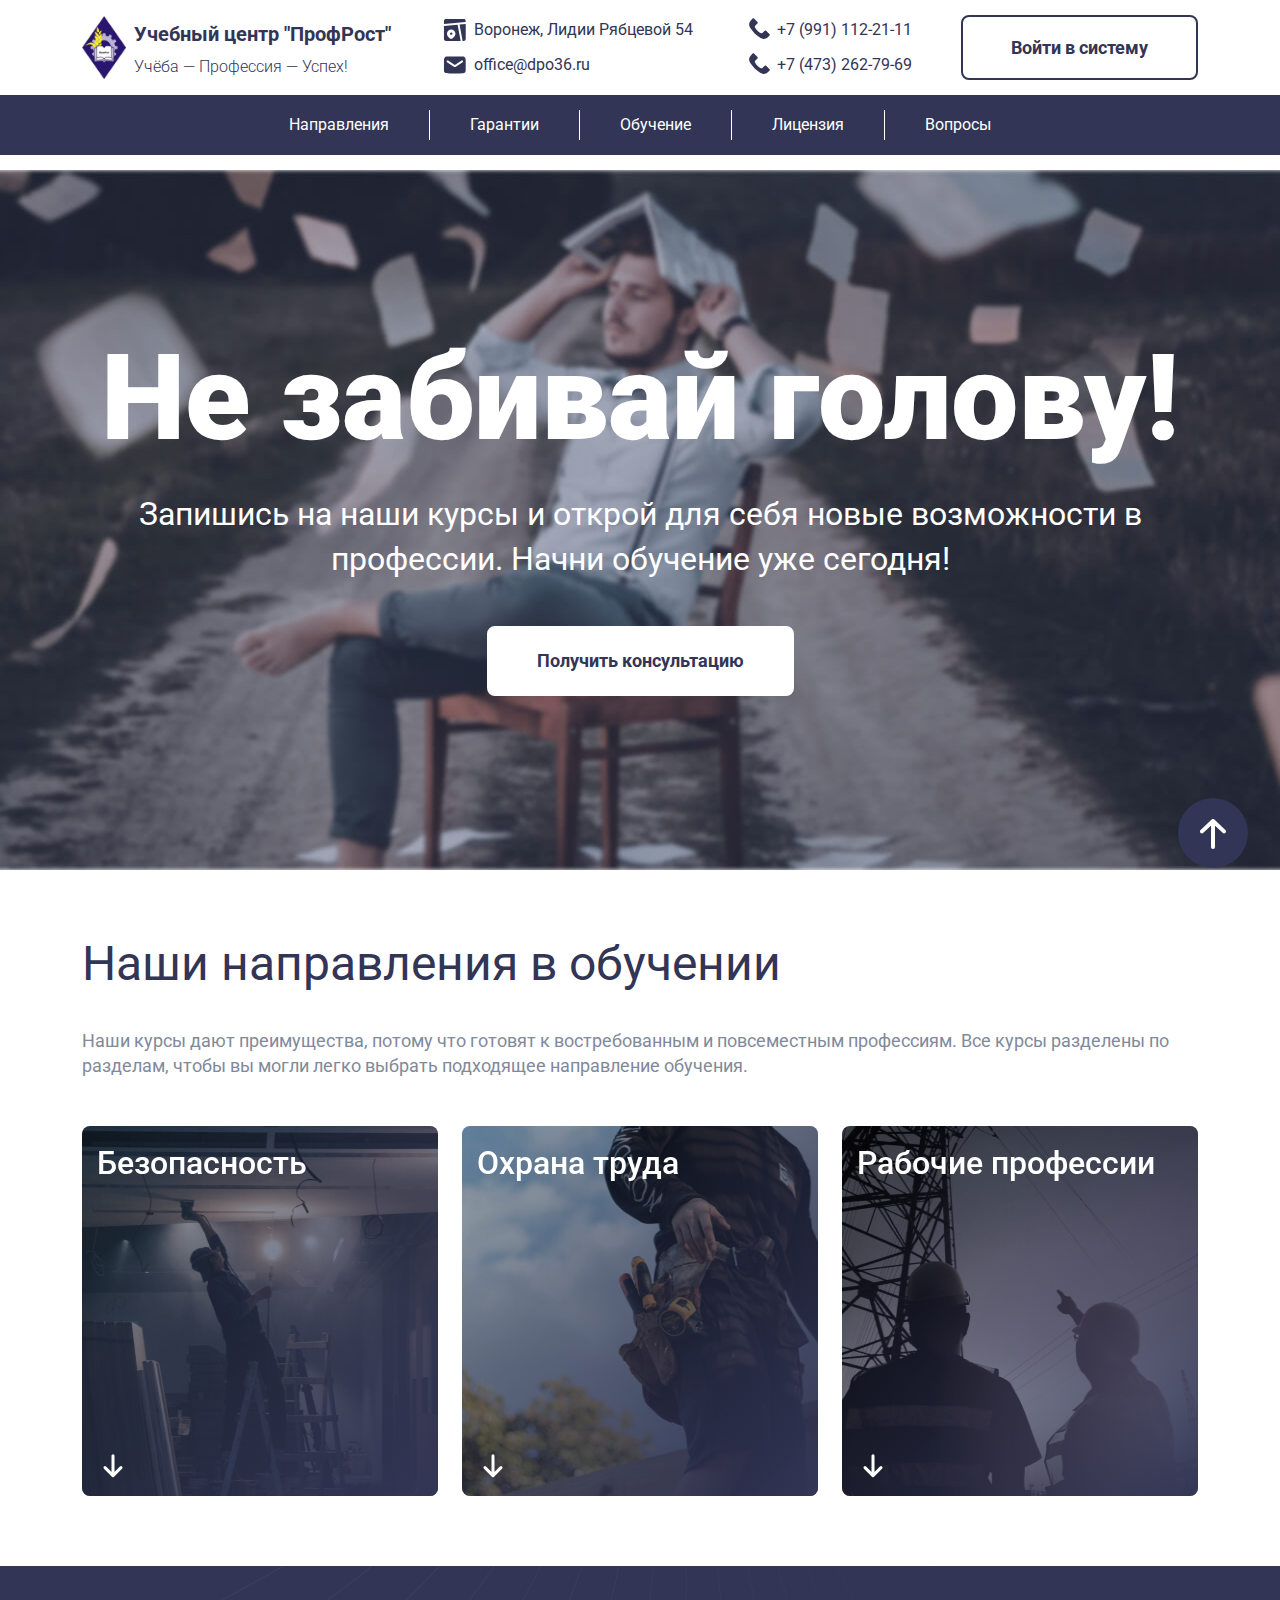
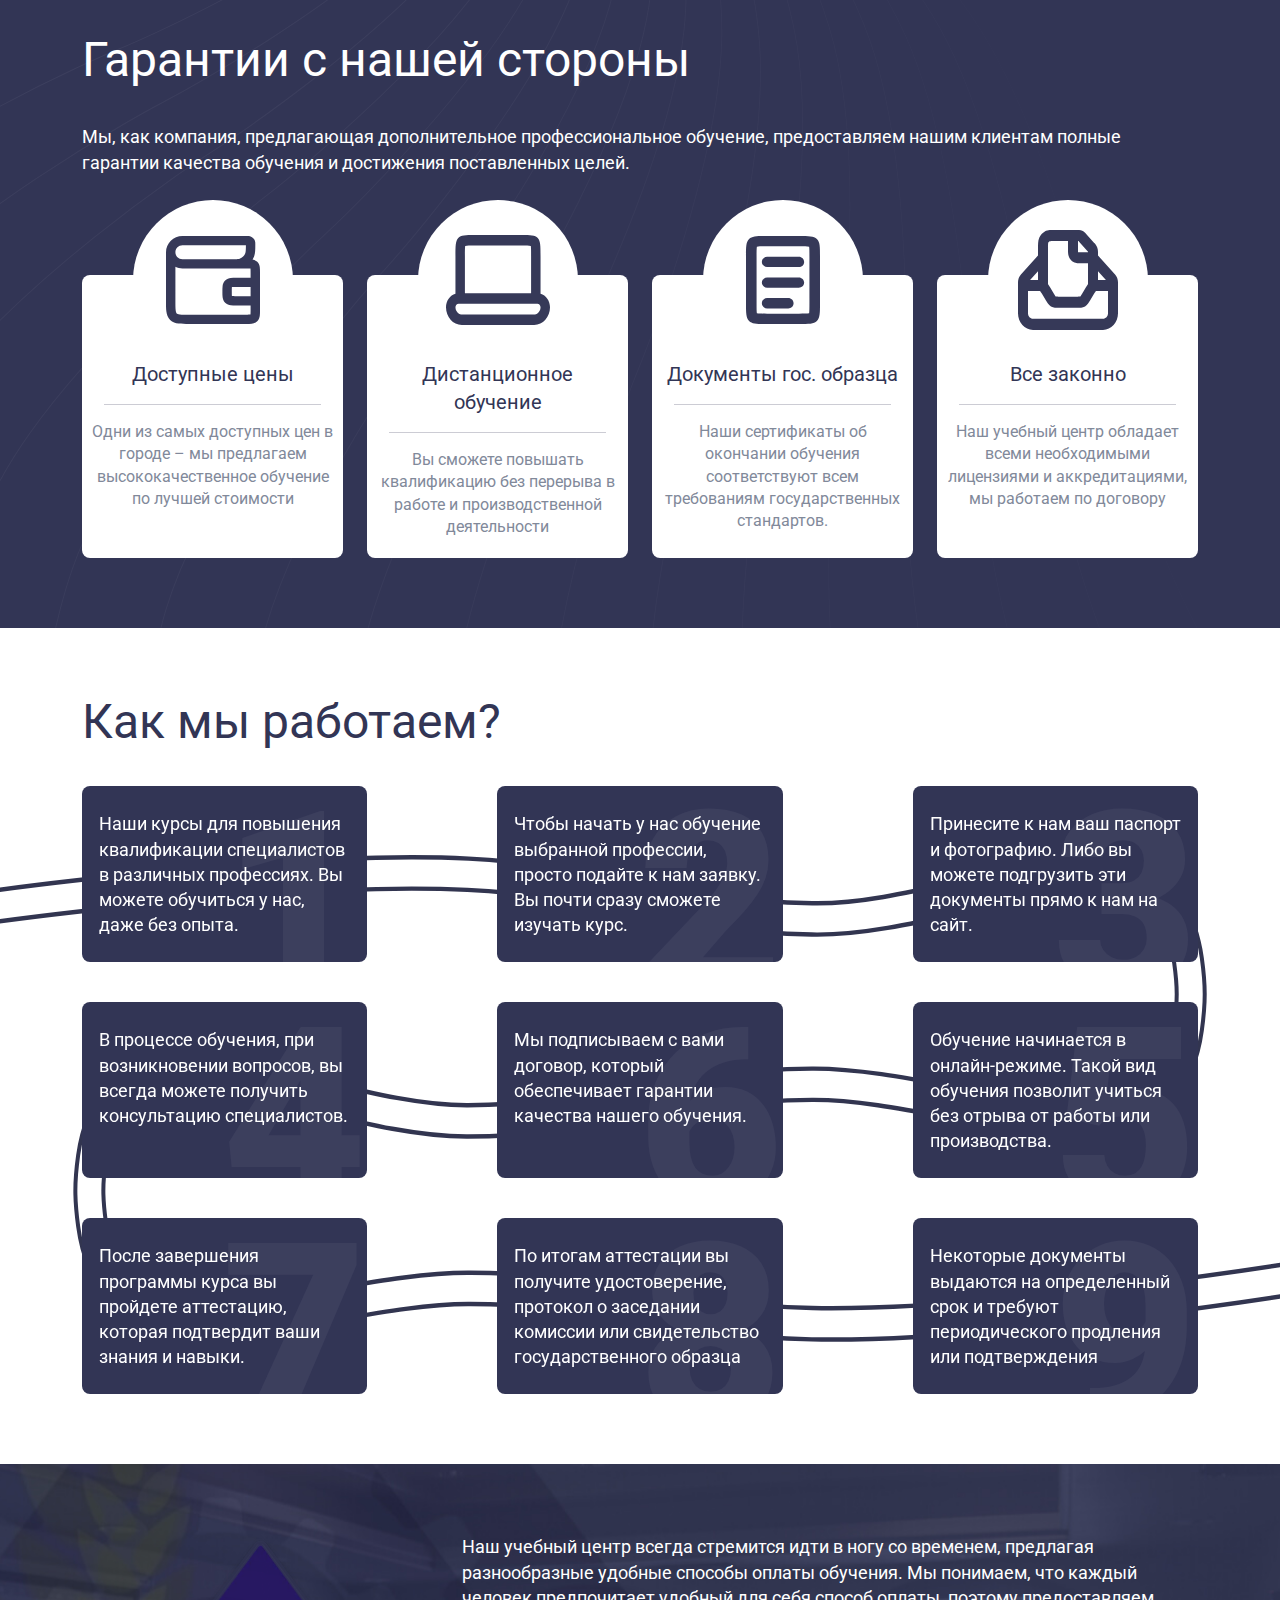
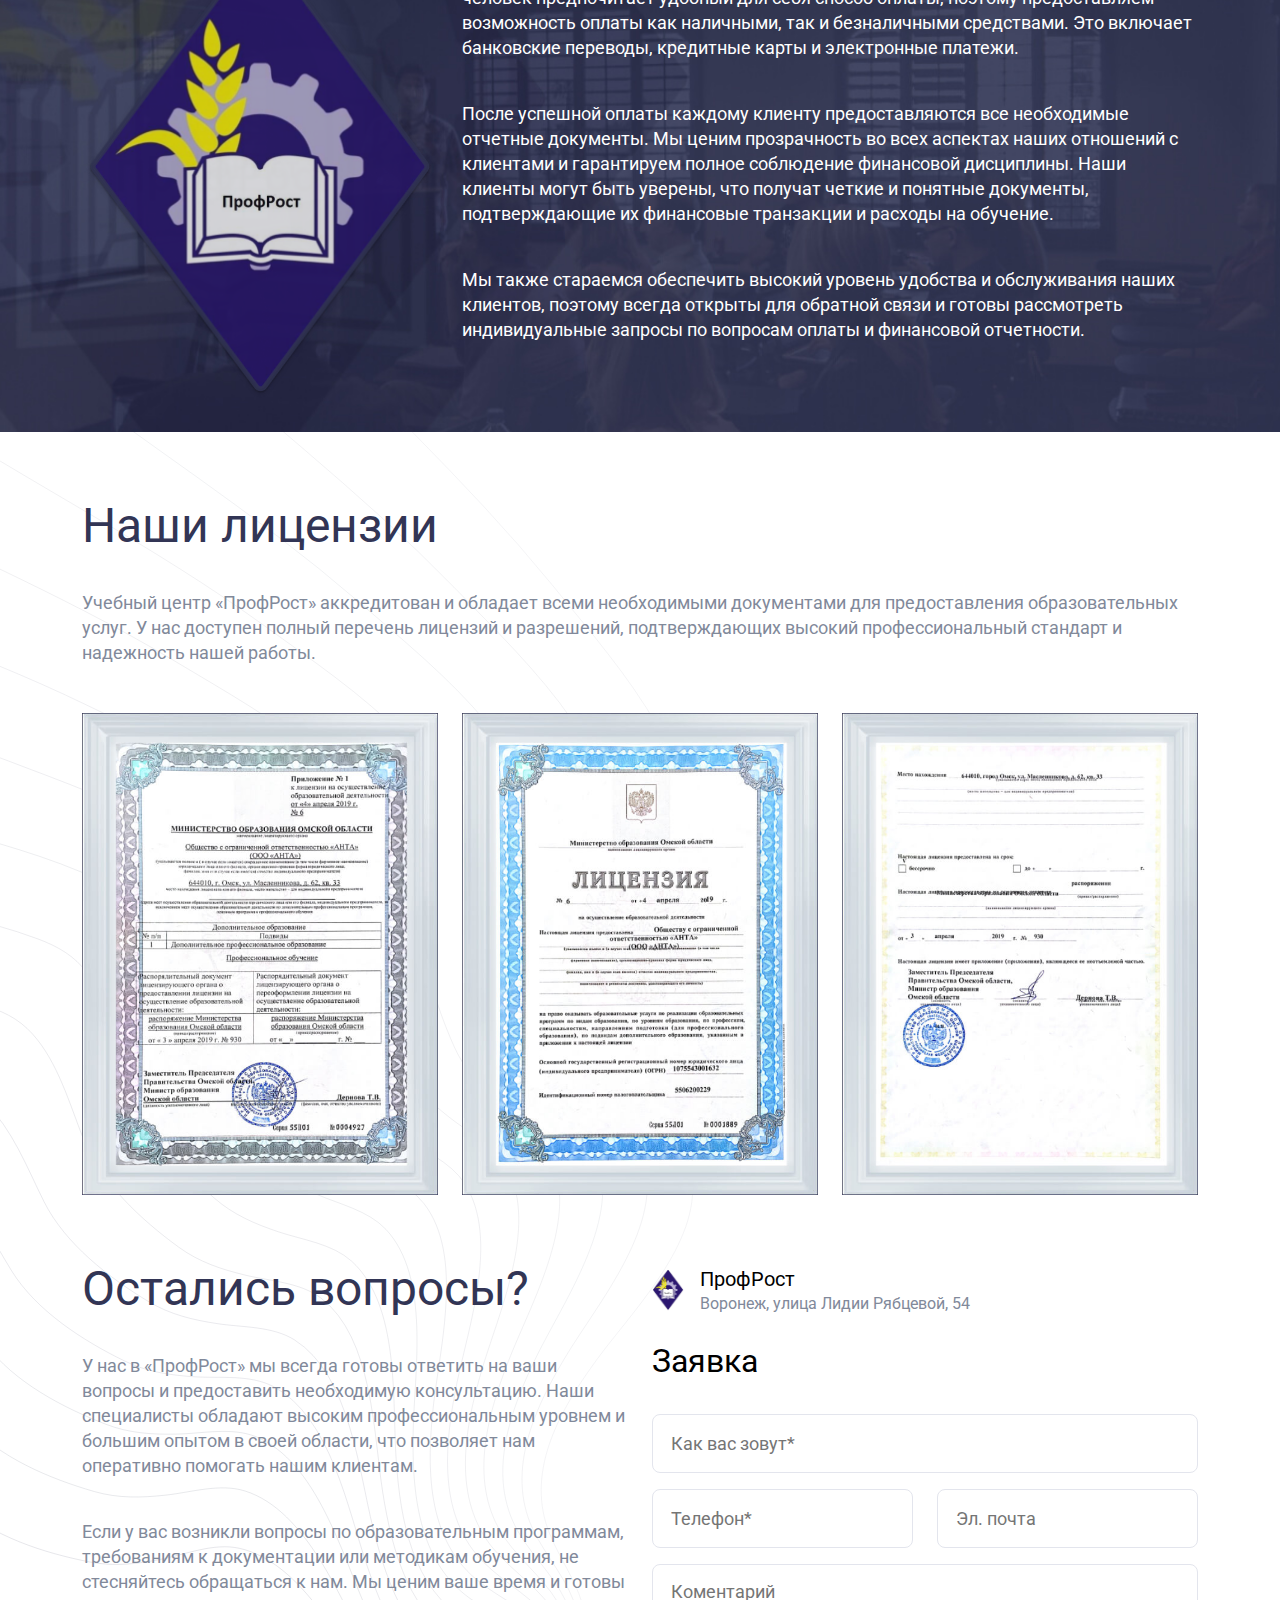
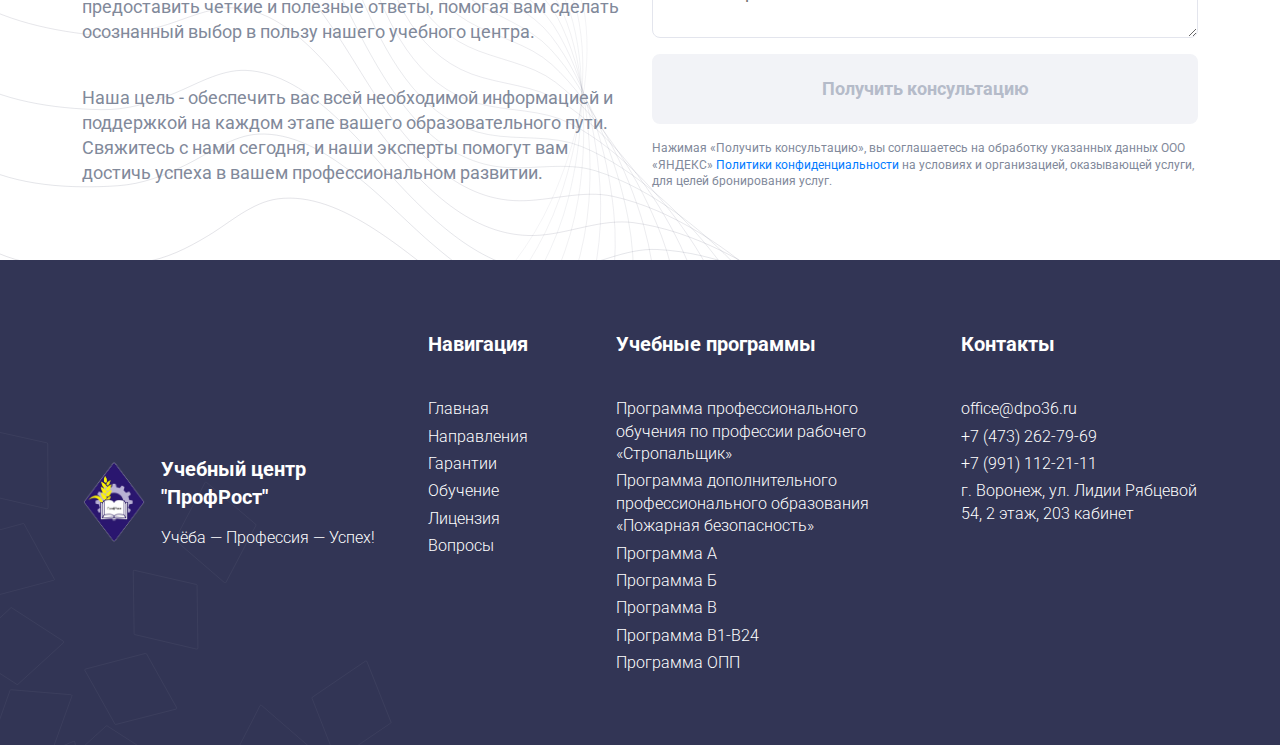
==== index.html @ 26320d19 "2 pages" ====
<!DOCTYPE html>
<html lang="ru">
<head>
    <meta charset="UTF-8">
    <meta name="viewport" content="width=device-width, initial-scale=1.0">
    <title>Учебный центр "ПрофРост"</title>
    <link rel="stylesheet" type="text/css" href="css/bootstrap-reboot.min.css"/>
    <link rel="stylesheet" type="text/css" href="css/bootstrap-grid.min.css"/>
    <link rel="stylesheet" type="text/css" href="css/style.min.css"/>
</head>
<body>
    <header class="container d-flex justify-content-between align-items-stretch flex-wrap flex-lg-nowrap">
        <div class="d-flex align-items-center order-1 mb-2 mb-lg-0">
            <a href="index.html">
                <img src="imgs/logo-lg.jpg" alt="ПрофРост" class="logo">
            </a>
            <div class="ms-2">
                <h5>Учебный центр "ПрофРост"</h5>
                <h6>Учёба — Профессия — Успех!</h6>
            </div>
        </div>

        <ul class="order-2">
            <li>
                <img src="imgs/icons/map.svg" alt="map">
                <address>Воронеж, Лидии Рябцевой 54</address>
            </li>
            <li>
                <img src="imgs/icons/message.svg" alt="message">
                <a href="mailto:office@dpo36.ru">office@dpo36.ru</a>
            </li>
        </ul>

        <ul class="order-3 order-md-4 order-lg-3">
            <li>
                <img src="imgs/icons/phone.svg" alt="phone">
                <a href="tel:+79911122111">+7 (991) 112-21-11</a>
            </li>
            <li>
                <img src="imgs/icons/phone.svg" alt="phone">
                <a href="tel:+74732627969">+7 (473) 262-79-69</a>
            </li>
        </ul>

        <div class="d-flex order-4 order-md-3 order-lg-4">
            <button type="button" class="btn-1 fs-18">Войти в систему</button>
            <button onclick="openModal('menuModal')" class="ms-4 btn-3 d-md-none" type="button">
                <img src="imgs/icons/menu.svg" alt="menu">
            </button>
        </div>

    </header>
    
    <nav>
        <ul class="container">
            <li>
                <a href="">Направления</a>
            </li>
            <li>
                <a href="">Гарантии</a>
            </li>
            <li>
                <a href="">Обучение</a>
            </li>
            <li>
                <a href="">Лицензия</a>
            </li>
            <li>
                <a href="">Вопросы</a>
            </li>
        </ul>
    </nav>

    <main>
        <section class="sec-main mb-indent">
            <div class="container d-flex flex-column justify-content-center align-items-center text-center">
                <h1>Не забивай голову!</h1>
                <h3>Запишись на наши курсы и открой для себя
                    новые возможности в профессии.
                    Начни обучение уже сегодня!</h3>
                <button type="button" class="btn-2 fs-18">Получить консультацию</button>
            </div>
        </section>

        <section class="container mb-indent">
            <h2>Наши направления в обучении</h2>
            <p class="fs-18 mb-5">Наши курсы дают преимущества, потому что готовят к востребованным и повсеместным профессиям. Все курсы разделены по разделам, чтобы вы могли легко выбрать подходящее направление обучения.</p>
            <div class="row row-cols-sm-2 row-cols-lg-3 g-4">
                <div>
                    <div class="card-plus">
                        <img src="imgs/img1.jpg" alt="Безопасность" class="card-plus-bg">
                        <div class="card-plus-cap">
                            <h4>Безопасность</h4>
                            <img src="imgs/icons/arrowDown.svg" alt="arrowDown" class="icon">
                        </div>
                    </div>
                </div>
                <div>
                    <div class="card-plus">
                        <img src="imgs/img2.jpg" alt="Охрана труда" class="card-plus-bg">
                        <div class="card-plus-cap">
                            <h4>Охрана труда</h4>
                            <img src="imgs/icons/arrowDown.svg" alt="arrowDown" class="icon">
                        </div>
                    </div>
                </div>
                <div>
                    <div class="card-plus">
                        <img src="imgs/img3.jpg" alt="Рабочие профессии" class="card-plus-bg">
                        <div class="card-plus-cap">
                            <h4>Рабочие профессии</h4>
                            <img src="imgs/icons/arrowDown.svg" alt="arrowDown" class="icon">
                        </div>
                    </div>
                </div>
            </div>
        </section>

        <section class="sec-guarantees mb-indent">
            <div class="container">
                <div class="sec-guarantees-text">
                    <h2>Гарантии с нашей стороны</h2>
                    <p class="fs-18">Мы, как компания, предлагающая дополнительное профессиональное обучение, предоставляем нашим клиентам полные гарантии качества обучения и достижения поставленных целей.</p>
                </div>
                <div class="row g-4 row-cols-sm-2 row-cols-lg-4">
                    <div>
                        <div class="card-guarantee">
                            <img src="imgs/icons/wallet.svg" alt="Доступные цены">
                            <h5>Доступные цены</h5>
                            <hr>
                            <p>Одни из самых доступных цен в городе – мы предлагаем высококачественное обучение по лучшей стоимости</p>
                        </div>
                    </div>
                    <div>
                        <div class="card-guarantee">
                            <img src="imgs/icons/desktop.svg" alt="Дистанционное обучение">
                            <h5>Дистанционное обучение</h5>
                            <hr>
                            <p>Вы сможете повышать квалификацию без перерыва в работе и производственной деятельности</p>
                        </div>
                    </div>
                    <div>
                        <div class="card-guarantee">
                            <img src="imgs/icons/doc.svg" alt="Документы гос. образца">
                            <h5>Документы гос. образца</h5>
                            <hr>
                            <p>Наши сертификаты об окончании обучения соответствуют всем требованиям государственных стандартов.</p>
                        </div>
                    </div>
                    <div>
                        <div class="card-guarantee">
                            <img src="imgs/icons/arhive.svg" alt="Все законно">
                            <h5>Все законно</h5>
                            <hr>
                            <p>Наш учебный центр обладает всеми необходимыми лицензиями и аккредитациями, мы работаем по договору</p>
                        </div>
                    </div>
                </div>
            </div>
        </section>

        <section class="sec-how mb-indent">
            <div class="container">
                <h2>Как мы работаем?</h2>
                <ol class="steps">
                    <li class="order-1">
                        <p>Наши курсы для повышения квалификации специалистов в различных профессиях. Вы можете обучиться у нас, даже без опыта.</p>
                    </li>
                    <li class="order-2">
                        <p>Чтобы начать у нас обучение выбранной профессии, просто подайте к нам заявку. Вы почти сразу сможете изучать курс.</p>
                    </li>
                    <li class="order-3">
                        <p>Принесите к нам ваш паспорт и фотографию. Либо вы можете подгрузить эти документы прямо к нам на сайт.</p>
                    </li>
                    <li class="order-4 order-md-6">
                        <p>В процессе обучения, при возникновении вопросов, вы всегда можете получить консультацию специалистов.</p>
                    </li>
                    <li class="order-5">
                        <p>Обучение начинается в онлайн-режиме. Такой вид обучения позволит учиться без отрыва от работы или производства.</p>
                    </li>
                    <li class="order-6 order-md-4">
                        <p>Мы подписываем с вами договор, который обеспечивает гарантии качества нашего обучения.</p>
                    </li>
                    <li class="order-7">
                        <p>После завершения программы курса вы пройдете аттестацию, которая подтвердит ваши знания и навыки.</p>
                    </li>
                    <li class="order-8">
                        <p>По итогам аттестации вы получите удостоверение, протокол о заседании комиссии или свидетельство государственного образца</p>
                    </li>
                    <li class="order-9">
                        <p>Некоторые документы выдаются на определенный срок и требуют периодического продления или подтверждения</p>
                    </li>
                </ol>
            </div>
        </section>

        <section class="sec-about">
            <div class="container">
                <div class="row">
                    <div class="col-4">
                        <img src="imgs/logo-xl.jpg" alt="ПрофРост" class="img-fluid">
                    </div>
                    <div class="col-8">
                        <p>Наш учебный центр всегда стремится идти в ногу со временем, предлагая разнообразные удобные способы оплаты обучения. Мы понимаем, что каждый человек предпочитает удобный для себя способ оплаты, поэтому предоставляем возможность оплаты как наличными, так и безналичными средствами. Это включает банковские переводы, кредитные карты и электронные платежи.</p>
                        <p>После успешной оплаты каждому клиенту предоставляются все необходимые отчетные документы. Мы ценим прозрачность во всех аспектах наших отношений с клиентами и гарантируем полное соблюдение финансовой дисциплины. Наши клиенты могут быть уверены, что получат четкие и понятные документы, подтверждающие их финансовые транзакции и расходы на обучение.</p>
                        <p>Мы также стараемся обеспечить высокий уровень удобства и обслуживания наших клиентов, поэтому всегда открыты для обратной связи и готовы рассмотреть индивидуальные запросы по вопросам оплаты и финансовой отчетности.</p>
                    </div>
                </div>
            </div>
        </section>

        <section class="sec-callback">
            <div class="container">
                <h2>Наши лицензии</h2>
                <p class="fs-18 mb-5">Учебный центр «ПрофРост» аккредитован и обладает всеми необходимыми документами для предоставления образовательных услуг. У нас доступен полный перечень лицензий и разрешений, подтверждающих высокий профессиональный стандарт и надежность нашей работы.</p>
                <div class="row row-cols-sm-2 row-cols-lg-3 g-4 mb-indent">
                    <div>
                        <img src="imgs/license1.jpg" alt="license" class="img-fluid">
                    </div>
                    <div>
                        <img src="imgs/license2.jpg" alt="license" class="img-fluid">
                    </div>
                    <div>
                        <img src="imgs/license3.jpg" alt="license" class="img-fluid">
                    </div>
                </div>

                <div class="row row-cols-lg-2">
                    <div>
                        <h2>Остались вопросы?</h2>
                        <p class="fs-18 mb-indent-sm">У нас в «ПрофРост» мы всегда готовы ответить на ваши вопросы и предоставить необходимую консультацию. Наши специалисты обладают высоким профессиональным уровнем и большим опытом в своей области, что позволяет нам оперативно помогать нашим клиентам.</p>
                        <p class="fs-18 mb-indent-sm">Если у вас возникли вопросы по образовательным программам, требованиям к документации или методикам обучения, не стесняйтесь обращаться к нам. Мы ценим ваше время и готовы предоставить четкие и полезные ответы, помогая вам сделать осознанный выбор в пользу нашего учебного центра.</p>
                        <p class="fs-18">Наша цель - обеспечить вас всей необходимой информацией и поддержкой на каждом этапе вашего образовательного пути. Свяжитесь с нами сегодня, и наши эксперты помогут вам достичь успеха в вашем профессиональном развитии.</p>
                    </div>
                    <div class="mt-5 mt-lg-0">
                        <div class="callback-top d-flex mb-4">
                            <img src="imgs/logo-framed.png" alt="ПрофРост">
                            <div>
                                <h5>ПрофРост</h5>
                                <p>Воронеж, улица Лидии Рябцевой, 54</p>
                            </div>
                        </div>
                        <h3>Заявка</h3>
                        <form action="" class="fs-18">
                            <div class="row gy-3 gx-4">
                                <div class="col-12">
                                    <input type="text" placeholder="Как вас зовут*">
                                </div>
                                <div class="col-12 col-md-6">
                                    <input type="tel" placeholder="Телефон*">
                                </div>
                                <div class="col-12 col-md-6">
                                    <input type="mail" placeholder="Эл. почта">
                                </div>
                                <div class="col-12">
                                    <textarea placeholder="Коментарий"></textarea>
                                </div>
                                <div class="col-12">
                                    <button type="button" disabled class="btn-1 w-100 mb-3">Получить консультацию</button>
                                    <p class="info">Нажимая «Получить консультацию», вы соглашаетесь на обработку указанных данных ООО «ЯНДЕКС» <a class="link" href="">Политики конфиденциальности</a> на условиях и организацией, оказывающей услуги, для целей бронирования услуг.</p>
                                </div>
                            </div>
                        </form>
                    </div>
                </div>
            </div>
        </section>
    </main>

    <footer>
        <div class="container">
            <div class="company">
                <img src="imgs/logo-framed.png" alt="ПрофРост">
                <div>
                    <h5 class="mb-3">Учебный центр <br/>"ПрофРост"</h5>
                    <p>Учёба — Профессия — Успех!</p>
                </div>
            </div>
            <div class="menu">
                <h5 class="d-none d-sm-block">Навигация</h5>
                <h5 class="d-sm-none"><button onclick="openModal('menuModal')">Навигация</button></h5>
                <ul class="d-none d-sm-block">
                    <li><a href="">Главная</a></li>
                    <li><a href="">Направления</a></li>
                    <li><a href="">Гарантии</a></li>
                    <li><a href="">Обучение</a></li>
                    <li><a href="">Лицензия</a></li>
                    <li><a href="">Вопросы</a></li>
                </ul>
            </div>
            <div class="progs">
                <h5 class="d-none d-sm-block">Учебные программы</h5>
                <h5 class="d-sm-none"><button onclick="openModal('progModal')">Учебные программы</button></h5>
                <ul class="d-none d-sm-block">
                    <li><a href="">Программа профессионального обучения по профессии рабочего «Стропальщик»</a></li>
                    <li><a href="">Программа дополнительного профессионального образования «Пожарная безопасность»</a></li>
                    <li><a href="">Программа А</a></li>
                    <li><a href="">Программа Б</a></li>
                    <li><a href="">Программа В</a></li>
                    <li><a href="">Программа В1-В24</a></li>
                    <li><a href="">Программа ОПП</a></li>
                </ul>
            </div>
            <div class="contacts">
                <h5>Контакты</h5>
                <ul>
                    <li>
                        <a href="mailto:office@dpo36.ru">office@dpo36.ru</a>
                    </li>
                    <li>
                        <a href="tel:+74732627969">+7 (473) 262-79-69</a>
                    </li>
                    <li>
                        <a href="tel:+79911122111">+7 (991) 112-21-11</a>
                    </li>
                    <li>
                        <address>г. Воронеж, ул. Лидии Рябцевой 54, 2 этаж, 203 кабинет</address>
                    </li>
                </ul>
            </div>
        </div>
    </footer>

    <button type="button" class="btn-up">
        <img src="imgs/icons/arrowUp.svg" alt="arrowUp">
    </button>

    <section id="menuModal" class="modal">
        <div class="container">
            <button type="button" class="modal-close" onclick="closeModal(this)">
                <img src="imgs/icons/close.svg" alt="close">
            </button>
            <div class="company mb-5">
                <img src="imgs/logo-framed.png" alt="ПрофРост">
                <div>
                    <h5 class="mb-3">Учебный центр "ПрофРост"</h5>
                    <p>Учёба — Профессия — Успех!</p>
                </div>
            </div>
            <div class="px-5">
                <h4 class="mb-4">Навигация</h4>
                <ul>
                    <li><a href="">Главная</a></li>
                    <li><a href="">Направления</a></li>
                    <li><a href="">Гарантии</a></li>
                    <li><a href="">Обучение</a></li>
                    <li><a href="">Лицензия</a></li>
                    <li><a href="">Вопросы</a></li>
                </ul>
            </div>
        </div>
    </section>

    <section id="progModal" class="modal">
        <div class="container">
            <button type="button" class="modal-close" onclick="closeModal(this)">
                <img src="imgs/icons/close.svg" alt="close">
            </button>
            <div class="company mb-5">
                <img src="imgs/logo-framed.png" alt="ПрофРост">
                <div>
                    <h5 class="mb-3">Учебный центр "ПрофРост"</h5>
                    <p>Учёба — Профессия — Успех!</p>
                </div>
            </div>
            <div class="px-4">
                <h4 class="mb-4">Учебные программы</h4>
                <ul>
                    <li><a href="">Программа профессионального обучения по профессии рабочего «Стропальщик»</a></li>
                    <li><a href="">Программа дополнительного профессионального образования «Пожарная безопасность»</a></li>
                    <li><a href="">Программа А</a></li>
                    <li><a href="">Программа Б</a></li>
                    <li><a href="">Программа В</a></li>
                    <li><a href="">Программа В1-В24</a></li>
                    <li><a href="">Программа ОПП</a></li>
                </ul>
            </div>
        </div>
    </section>

    <script src="js/main.js"></script>
</body>
</html>
---- css/style.min.css ----
@import"https://fonts.googleapis.com/css2?family=Roboto:ital,wght@0,100;0,300;0,400;0,500;0,700;0,900;1,100;1,300;1,400;1,500;1,700;1,900&display=swap";:root{--h-height: 95px;--h-nav: 60px;--h-footer: 100px;--main-color: #323555;--font-color: #81899A;--radius: 8px;--indent: 70px;--indent-sm: 40px}@media(max-width: 991px){:root{--h-height: 180px}}@media(max-width: 767px){:root{--h-height: 300px}}h1,h2,h3,h4,h5,h6,p,label,span,a,button,form,fieldset,legend,select,input,textarea,button,div,blockquote,cite,figure,figcaption,table,ul,ol,dl,li,address{line-height:140%;margin-bottom:0px}a{color:var(--main-color);text-decoration:none;outline:none;transition:color 300ms ease-in}a:hover,a:focus,a:active{color:#007bff;text-decoration:none;outline:none}.link{color:#007bff;transition:color 300ms ease-in}.link:hover,.link:focus,.link:active{color:#04f}h1,h2,h3 h4,h5,h6{color:var(--main-color)}h1{font-size:120px;line-height:90%;font-weight:900;text-align:center;margin-bottom:40px}@media(max-width: 767px){h1{font-size:80px}}@media(max-width: 575px){h1{font-size:60px}}h2,.h2{font-size:48px;line-height:100%;text-align:left;font-weight:400;margin-bottom:40px}@media(max-width: 575px){h2,.h2{font-size:40px;margin-bottom:30px}}h3{font-size:32px;font-weight:400;text-align:center;margin-bottom:45px}@media(max-width: 767px){h3{font-size:20px}}h4{text-align:left;font-size:32px}h5{font-size:20px;text-align:center;font-weight:400}.fs-18{font-size:18px}ul,ol{list-style:none;padding:0px}.mb-indent{margin-bottom:var(--indent)}.mb-indent-sm{margin-bottom:var(--indent-sm)}.img-fluid{display:block;max-width:100%}input,textarea{border:1px solid #e3e5ed;border-radius:var(--radius);line-height:100%;padding:1em;width:100%;display:block}button{background:none;border:none;padding:unset;display:block;font-family:inherit;color:inherit;outline:none !important;line-height:100%}.btn,.btn-3,.btn-2,.btn-1{display:flex;flex-direction:row;justify-content:center;align-items:center;flex-wrap:nowrap;text-align:center;transition:300ms ease-in;width:-moz-fit-content;width:fit-content;border-radius:var(--radius);font-weight:700;padding:1.5rem 3rem}.btn-1{border:2px solid var(--main-color);color:var(--main-color);background-color:#fff}.btn-1:hover,.btn-1:focus,.btn-1:active{color:#fff;background-color:var(--main-color)}.btn-2{border:2px solid #fff;color:var(--main-color);background-color:#fff}.btn-2:hover,.btn-2:focus,.btn-2:active{color:#fff;background-color:var(--main-color);border:1px solid var(--main-color)}.btn-3{border:2px solid var(--main-color);color:#fff;background-color:var(--main-color)}.btn-3:hover,.btn-3:focus,.btn-3:active{color:#fff;background-color:#007bff;border:2px solid #007bff}.btn:disabled,.btn-1:disabled,.btn-2:disabled,.btn-3:disabled{pointer-events:none;background-color:#f2f3f7 !important;color:#b5bbc9 !important;border-color:#f2f3f7 !important}.w-100{width:100%}@media(min-width: 1400px){.container,.container-lg,.container-md,.container-sm,.container-xl,.container-xxl{max-width:1170px}}body{font-family:"Roboto";color:var(--font-color);font-size:16px;font-weight:400}header{height:var(--h-height);color:var(--main-color);padding:15px 0px}header .logo{width:44px}header h5{font-weight:700;margin-bottom:12px;line-height:130%;text-align:left}header h6{font-size:16px;font-weight:300;line-height:100%}header ul{display:flex;flex-direction:column;justify-content:space-between;align-items:flex-start;flex-wrap:nowrap}@media(max-width: 991px){header ul{justify-content:flex-start;width:50%}}@media(max-width: 767px){header ul{width:100%}}header ul li{display:flex;flex-direction:row;justify-content:flex-start;align-items:center;flex-wrap:nowrap}header ul li img{width:30px;height:30px;margin-right:4px}@media(max-width: 991px){header ul li{margin-bottom:5px}}@media(max-width: 1199px){header .btn-1{padding:1.5rem 1rem}}@media(max-width: 991px){header .btn-1{width:100%;flex:1;padding:1rem}}header .btn-3{height:65px;width:65px;padding:.5rem}@media(max-width: 991px){header>div{width:47%}}@media(max-width: 767px){header>div{width:100%}}nav{height:var(--h-nav);margin-bottom:15px;background-color:var(--main-color)}@media(max-width: 767px){nav{display:none}}nav ul{height:100%;display:flex;flex-direction:row;justify-content:center;align-items:stretch;flex-wrap:nowrap;padding:15px 0px}nav ul li{padding:0 2.5em;display:flex;flex-direction:row;justify-content:center;align-items:center;flex-wrap:nowrap}nav ul li:not(:first-child){border-left:1px solid #fff}nav ul a{display:block;color:#fff}main{min-height:calc(100vh - var(--h-height) - var(--h-nav) - var(--h-footer) - 15px)}.sec-main{background:url(../imgs/bg/bg1.jpg) no-repeat center;background-size:cover;height:700px}@media(max-width: 991px){.sec-main{height:630px}}@media(max-width: 575px){.sec-main{height:500px}}.sec-main .container{height:100%}.sec-main h1,.sec-main h3{color:#fff;text-align:center}.card-plus{position:relative;border-radius:var(--radius);overflow:hidden;-webkit-backface-visibility:hidden;-webkit-transform:translate3d(0, 0, 0);isolation:isolate;transform:translateZ(0)}.card-plus-bg{position:absolute;top:0px;left:0px;width:100%;height:100%;z-index:1;display:block}.card-plus-cap{position:relative;z-index:10;background:linear-gradient(-45deg, var(--main-color), transparent);background-size:cover;height:370px;display:flex;flex-direction:column;justify-content:space-between;align-items:flex-start;flex-wrap:nowrap;padding:15px}.card-plus-cap h4{color:#fff}.card-plus-cap .icon{display:block;width:32px;height:32px}@media(max-width: 1199px){.card-plus-cap{height:295px}}@media(max-width: 767px){.card-plus-cap{height:245px}}@media(max-width: 575px){.card-plus-cap{height:90vw}}.sec-guarantees{background-color:var(--main-color);background-image:url(../imgs/bg/bg-lines.svg);background-repeat:no-repeat;background-size:cover;background-position:center;padding:var(--indent) 0px}.sec-guarantees-text{margin-bottom:100px}.sec-guarantees-text h2,.sec-guarantees-text p{color:#fff}@media(max-width: 991px){.sec-guarantees .row{--bs-gutter-y:100px}}.card-guarantee{height:100%;background-color:#fff;border-radius:var(--radius);padding:5px 10px 20px}.card-guarantee img{display:block;max-width:90%;margin:0px auto -80px;transform:translateY(-80px)}.card-guarantee hr{width:90%;height:1px;border:none;background-color:var(--main-color);margin:16px auto}.card-guarantee p{color:#81899a;text-align:center}.sec-how{background-image:url(../imgs/bg/bg-lines2.svg);background-repeat:no-repeat;background-size:100% 70%;background-position:50% 75%}@media(max-width: 767px){.sec-how{background:none}}.sec-how .steps{list-style:none;display:flex;flex-direction:row;justify-content:space-between;align-items:stretch;flex-wrap:wrap;gap:40px 130px;counter-reset:my-counter}@media(max-width: 1199px){.sec-how .steps{gap:40px 60px}}@media(max-width: 991px){.sec-how .steps{gap:40px 20px}}@media(max-width: 767px){.sec-how .steps{gap:25px 0px;display:flex;flex-direction:column;justify-content:flex-start;align-items:stretch;flex-wrap:wrap}}@media(max-width: 575px){.sec-how .steps{gap:15px 0px}}.sec-how .steps li{position:relative;background-color:var(--main-color);color:#fff;padding:25px 17px;font-size:18px;width:calc((100% - 260px)/3);border-radius:var(--radius);counter-increment:my-counter;overflow:hidden;-webkit-backface-visibility:hidden;-webkit-transform:translate3d(0, 0, 0);isolation:isolate;transform:translateZ(0)}@media(max-width: 1199px){.sec-how .steps li{width:calc((100% - 120px)/3)}}@media(max-width: 991px){.sec-how .steps li{width:calc((100% - 40px)/3);font-size:15px;padding:20px 12px}}@media(max-width: 767px){.sec-how .steps li{width:100%}}.sec-how .steps li::before{content:counter(my-counter);position:absolute;right:0px;top:10%;z-index:1;font-weight:900;font-size:250px;line-height:80%;color:rgba(255,255,255,.05)}.sec-how .steps li p{position:relative;z-index:10}.sec-how .steps .order-6{order:6}.sec-how .steps .order-7{order:7}.sec-how .steps .order-8{order:8}.sec-how .steps .order-9{order:9}.sec-about{background:url(../imgs/bg/bg2.jpg) no-repeat center;background-size:cover;padding:var(--indent) 0px 30px}.sec-about p{color:#fff;font-size:18px}.sec-about p:not(:first-child){margin-top:40px}@media(max-width: 991px){.sec-about p{font-size:16px}.sec-about p:not(:first-child){margin-top:25px}}@media(max-width: 767px){.sec-about p{display:none}}.sec-courses{background-color:var(--main-color);background-image:url(../imgs/bg/bg-lines3.svg);background-repeat:no-repeat;background-size:cover;padding:var(--indent) 0px}.block-collapsible{background-color:#fff;border-radius:var(--radius)}.block-collapsible_top{display:flex;flex-direction:row;justify-content:space-between;align-items:center;flex-wrap:nowrap;padding:25px 17px}@media(max-width: 767px){.block-collapsible_top{display:block}}.block-collapsible_top button{width:45%;display:flex;flex-direction:row;justify-content:flex-start;align-items:center;flex-wrap:nowrap}@media(max-width: 767px){.block-collapsible_top button{width:100%;margin-bottom:15px}}.block-collapsible_top button img{width:32px;height:32px;margin-right:10px;transform:rotate(0deg);transition:transform 250ms ease-in}.block-collapsible_top button h5{text-align:left}.block-collapsible_top ul{width:55%;display:flex;flex-direction:row;justify-content:flex-end;align-items:center;flex-wrap:nowrap}@media(max-width: 1199px){.block-collapsible_top ul{flex-wrap:wrap;width:50%}}@media(max-width: 767px){.block-collapsible_top ul{width:100%}}.block-collapsible_top ul li{display:flex;flex-direction:row;justify-content:flex-start;align-items:center;flex-wrap:nowrap}@media(max-width: 1199px){.block-collapsible_top ul li{width:50%}}.block-collapsible_top ul li img{width:32px;height:32px;margin-right:10px}.block-collapsible_top ul li:not(:first-child){margin-left:40px}@media(max-width: 1199px){.block-collapsible_top ul li:not(:first-child){margin-left:0px}}.block-collapsible_body{display:none;padding:5px 17px 17px}.block-collapsible_body hr{width:100%;height:1px;background-color:var(--main-color);border:none;margin:0px 0px 20px}.block-collapsible_body h6{font-weight:400;font-size:16px;margin-bottom:20px}.block-collapsible_body p{font-weight:300;font-size:16px;margin-bottom:20px}.block-collapsible.active .block-collapsible_top button img{transform:rotate(90deg)}.block-collapsible.active .block-collapsible_body{display:block}.sec-callback{background:url(../imgs/bg/bg-lines3.svg) no-repeat center;background-size:cover;padding:var(--indent) 0px}.sec-callback .callback-top{display:flex;flex-direction:row;justify-content:flex-start;align-items:center;flex-wrap:nowrap}.sec-callback .callback-top img{width:2em;margin-right:1em}.sec-callback .callback-top h5{color:#000;text-align:left}.sec-callback h3{color:#000;text-align:left;margin-bottom:30px}.sec-callback .info{font-size:12px}.company{display:flex;flex-direction:row;justify-content:flex-start;align-items:center;flex-wrap:nowrap}.company img{width:64px;margin-right:15px}.company p{color:#fff;text-align:left;font-weight:300}.company h5{color:#fff;font-weight:700;text-align:left;margin-bottom:20px}footer{padding:var(--indent) 0px;background-color:var(--main-color);background-image:url(../imgs/bg/bg-rombs.svg);background-repeat:no-repeat;background-size:cover;background-position:left bottom;color:#fff}footer .container{display:grid;grid-template-rows:1fr;grid-template-columns:4fr 2fr 4fr 3fr;gap:30px;grid-template-areas:"company menu progs contacts"}@media(max-width: 991px){footer .container{grid-template-rows:86px auto auto;grid-template-columns:5fr 4fr;gap:30px;grid-template-areas:"company menu" "progs menu" "progs contacts"}}@media(max-width: 575px){footer .container{grid-template-rows:auto;grid-template-columns:1fr;gap:30px;grid-template-areas:"company" "progs" "menu" "contacts"}}footer .container .company{grid-area:company}footer .container .menu{grid-area:menu}footer .container .progs{grid-area:progs}footer .container .contacts{grid-area:contacts}footer a,footer button,footer h5{color:#fff}footer h5{color:#fff;text-align:left;font-weight:700;margin-bottom:40px}@media(max-width: 991px){footer h5{margin-bottom:25px}}@media(max-width: 575px){footer h5{margin-bottom:10px}}footer ul{font-weight:300}footer ul li:not(:first-child){margin-top:5px}.modal{position:fixed;top:0px;left:100vw;height:100vh;width:100%;background-color:var(--main-color);color:#fff;z-index:1000;transition:left 500ms ease-in;padding:30px 0px}.modal.visible{left:0px}.modal-close{position:absolute;top:15px;right:15px;width:30px;height:30px;z-index:1}.modal-close img{width:100%;height:100%}.modal ul li:not(:first-child){margin-top:10px}.modal ul li a{font-size:20px;font-weight:300;color:#fff}.btn-up{position:fixed;bottom:2em;right:2em;width:var(--indent);height:var(--indent);background-color:var(--main-color);border-radius:50%;display:flex;flex-direction:row;justify-content:center;align-items:center;flex-wrap:nowrap;z-index:100;opacity:1;transition:opacity 300ms ease-in;transition-property:opacity,background-color}.btn-up img{max-width:100%;max-height:100%}@media(max-width: 767px){.btn-up{bottom:1em;right:1em;width:var(--indent-sm);height:var(--indent-sm)}}.btn-up:hover{background-color:#007bff}.btn-up:active{background-color:#04f}.btn-up-hide{opacity:0}/*# sourceMappingURL=style.min.css.map */
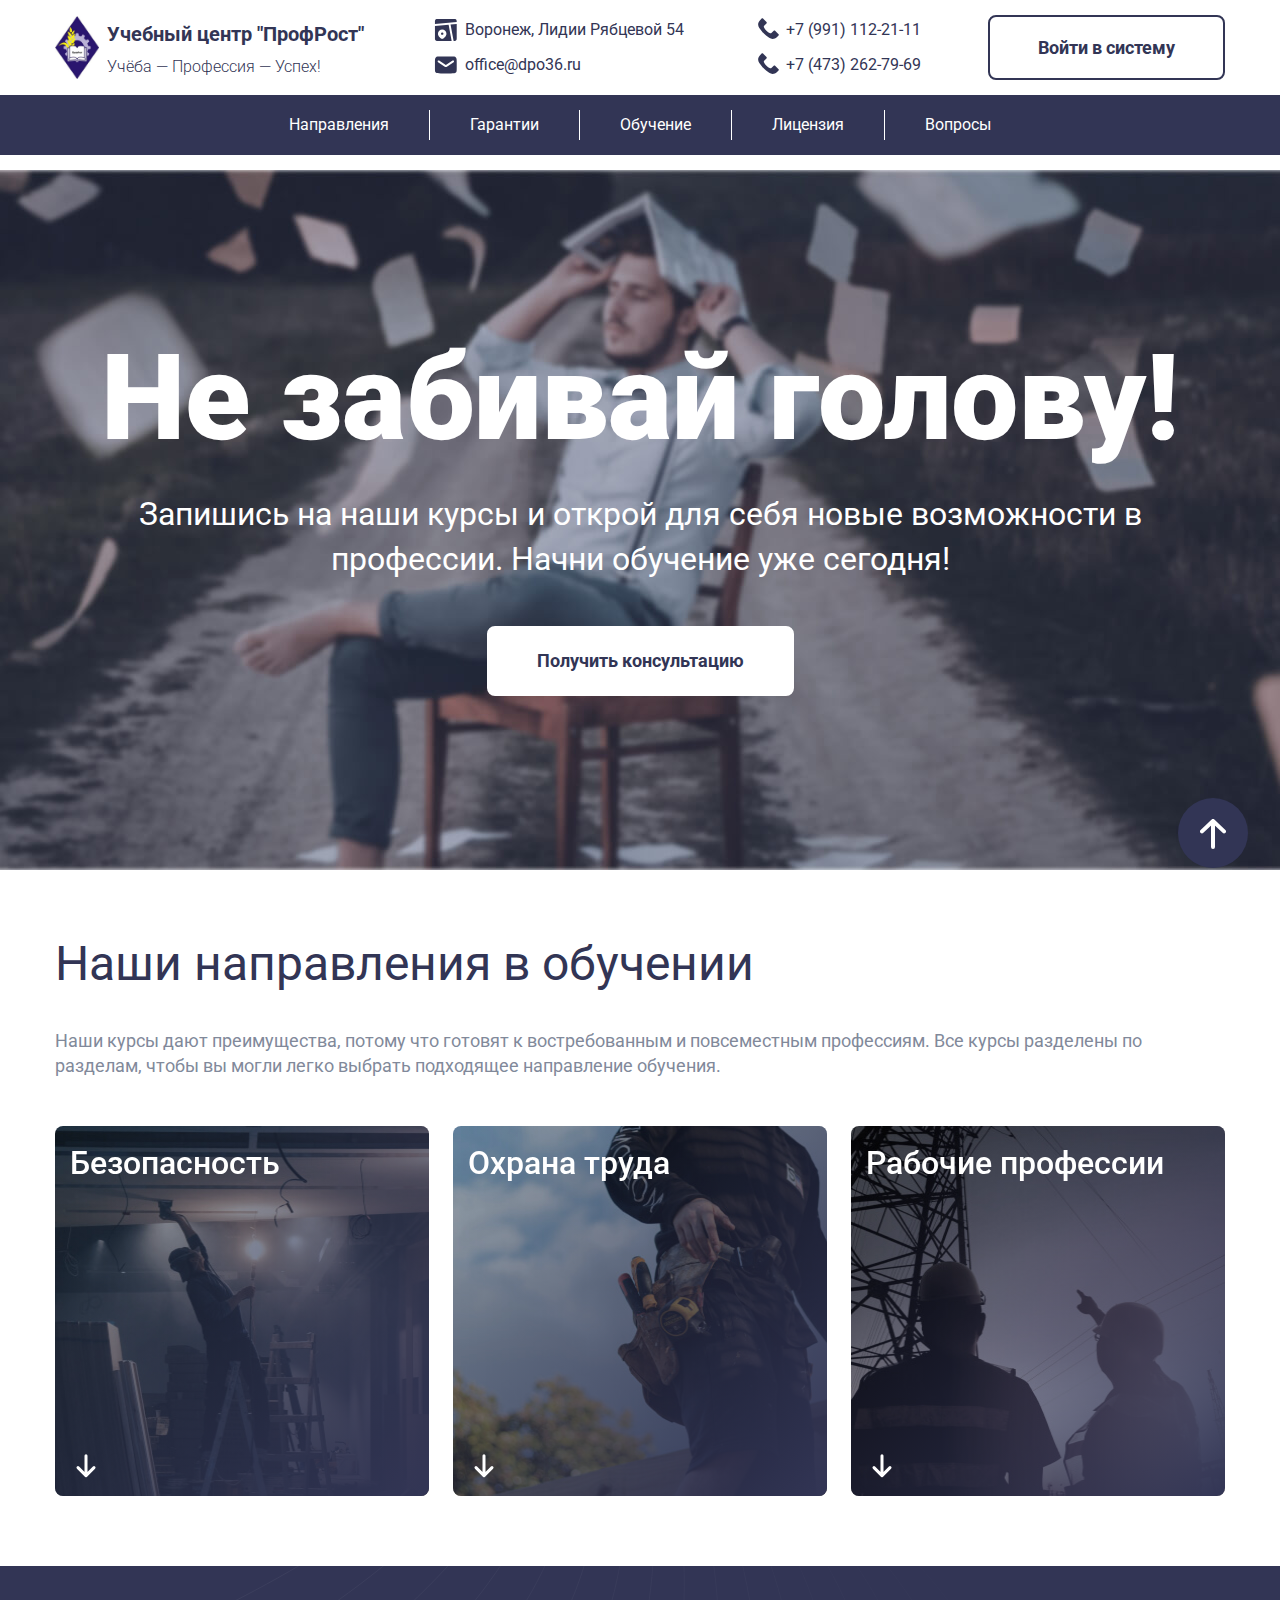
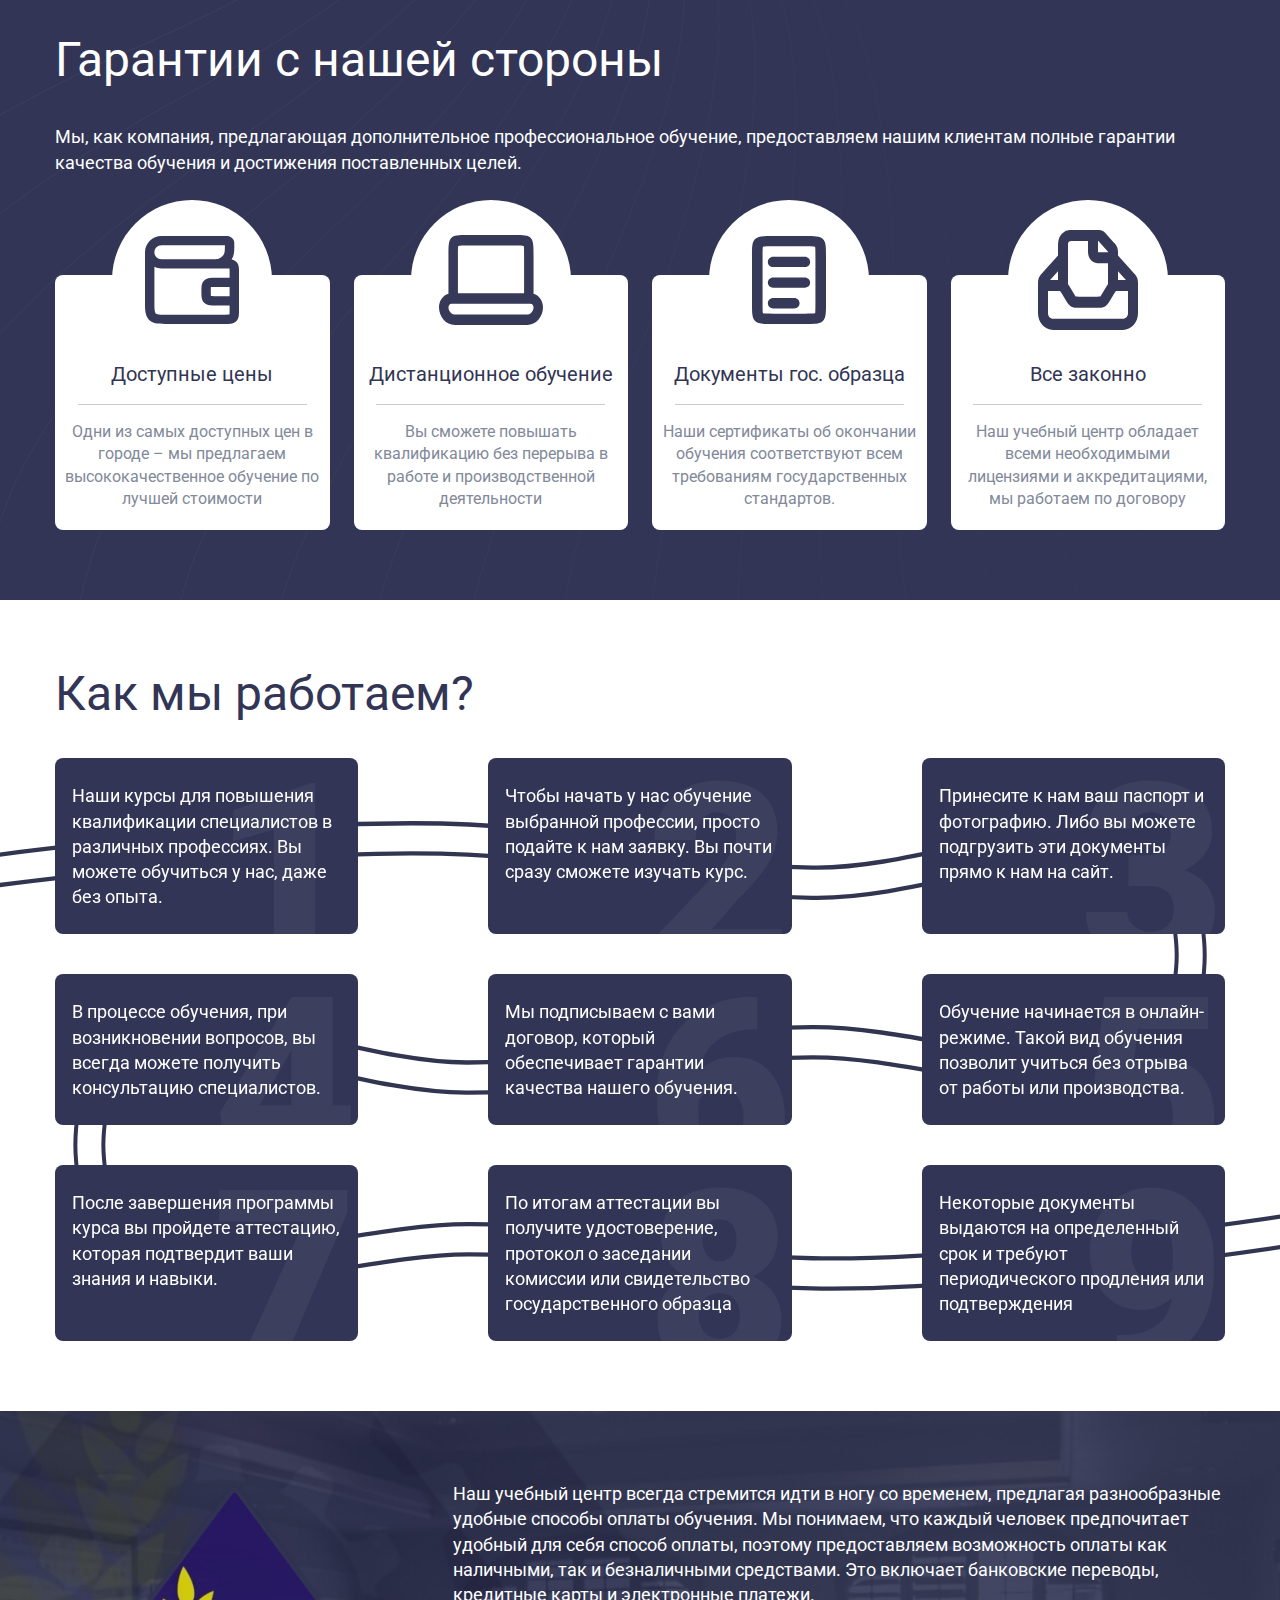
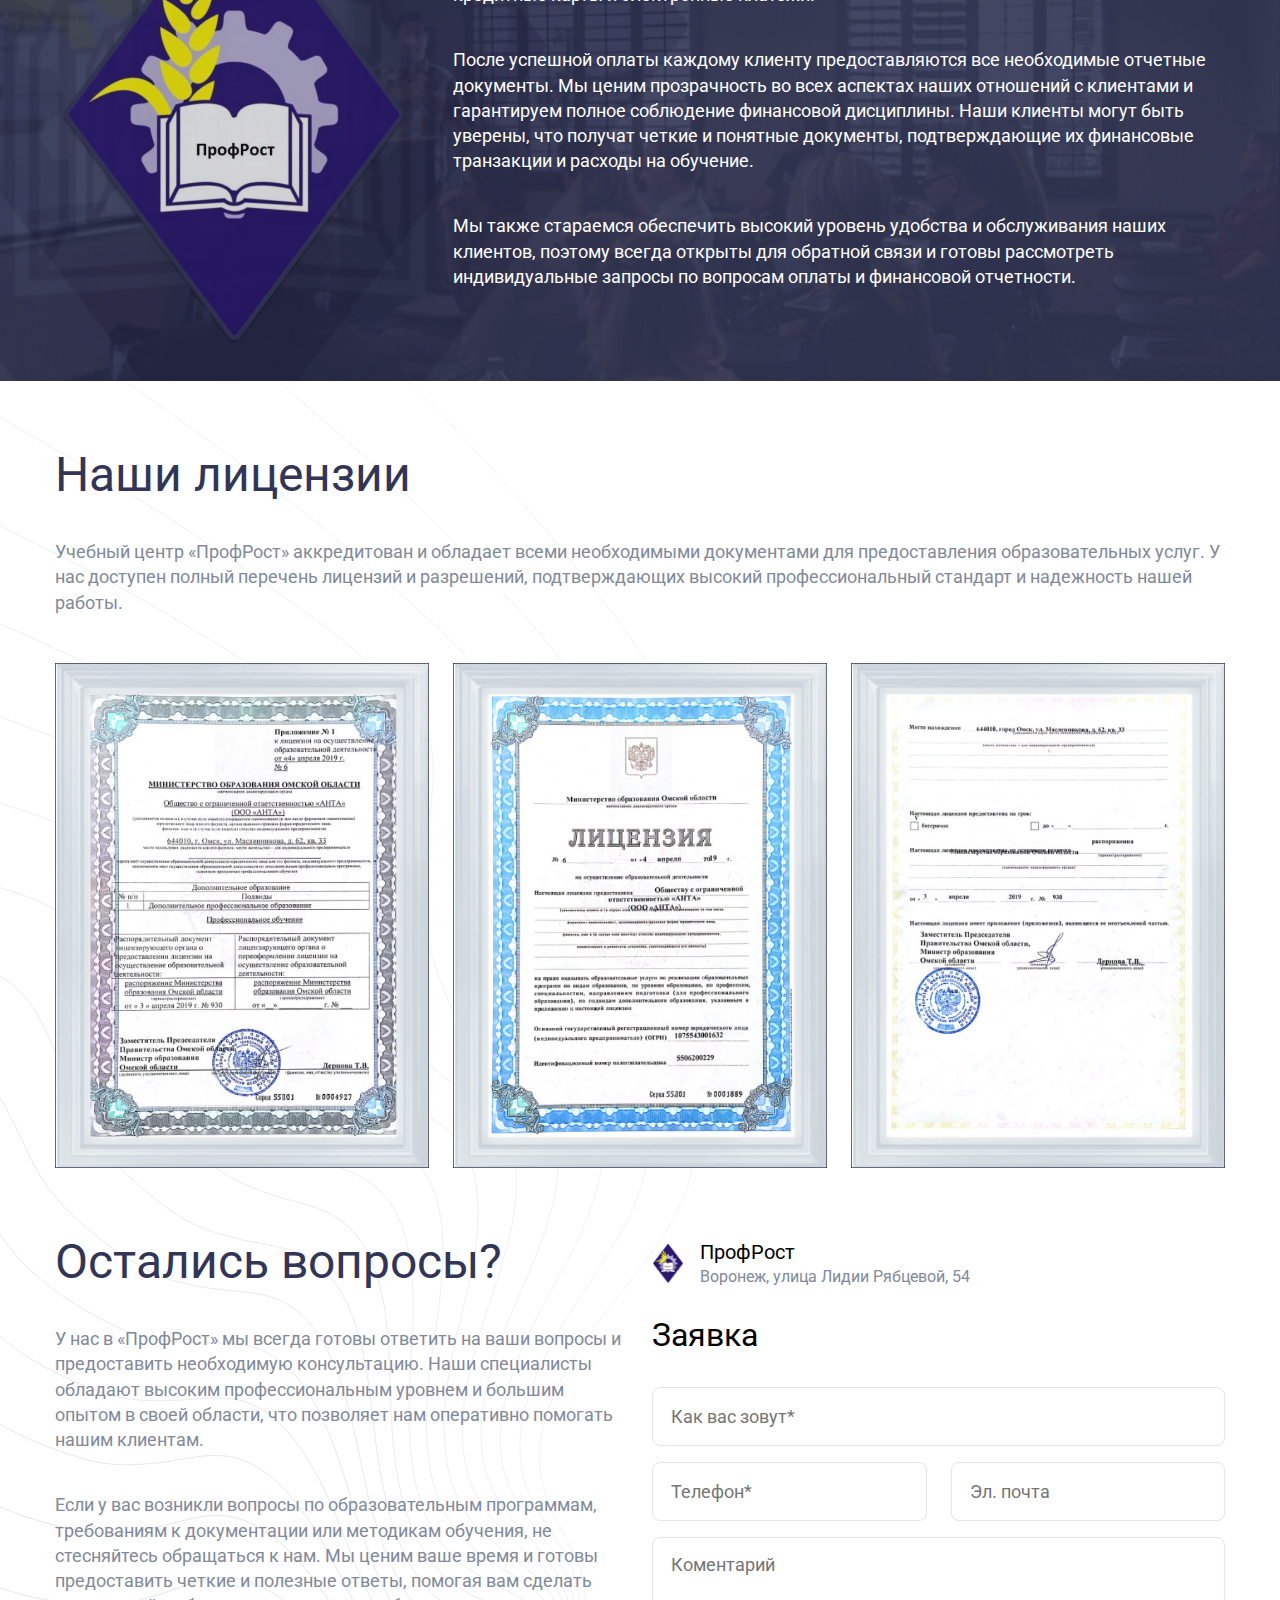
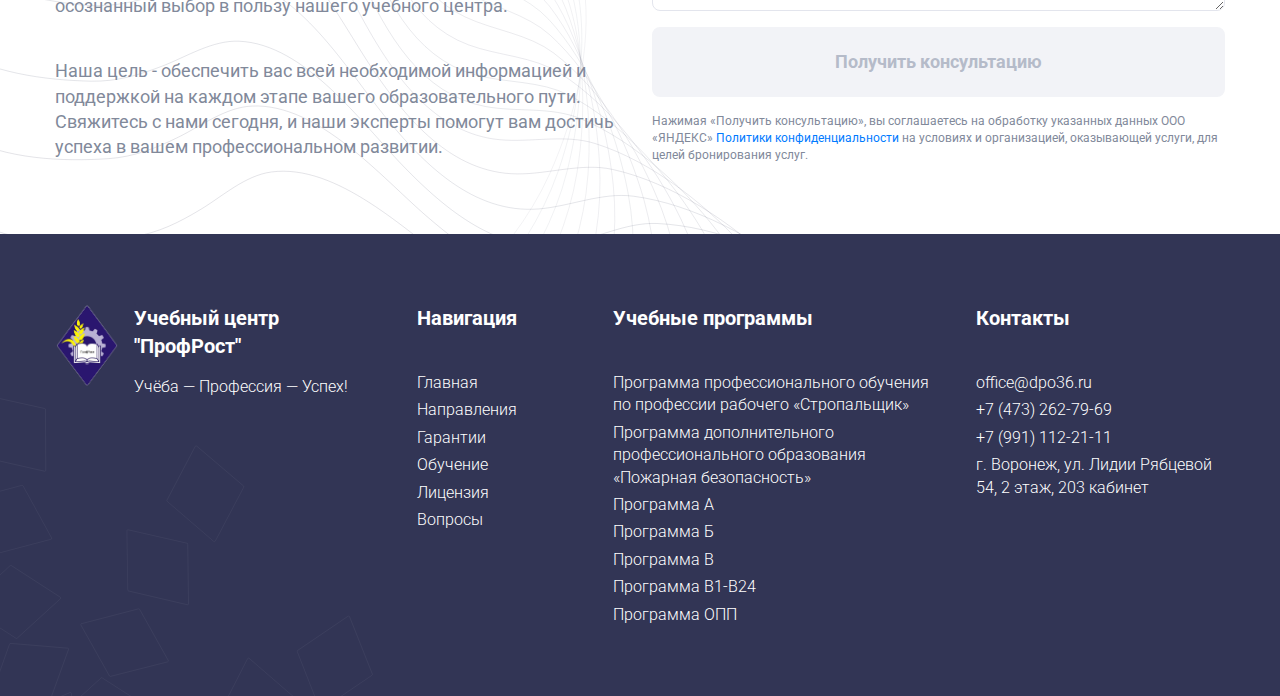
==== commit a2398cf6: "edits" ====
--- a/index.html
+++ b/index.html
@@ -87,31 +87,37 @@
             <p class="fs-18 mb-5">Наши курсы дают преимущества, потому что готовят к востребованным и повсеместным профессиям. Все курсы разделены по разделам, чтобы вы могли легко выбрать подходящее направление обучения.</p>
             <div class="row row-cols-sm-2 row-cols-lg-3 g-4">
                 <div>
-                    <div class="card-plus">
-                        <img src="imgs/img1.jpg" alt="Безопасность" class="card-plus-bg">
-                        <div class="card-plus-cap">
-                            <h4>Безопасность</h4>
-                            <img src="imgs/icons/arrowDown.svg" alt="arrowDown" class="icon">
-                        </div>
-                    </div>
-                </div>
-                <div>
-                    <div class="card-plus">
-                        <img src="imgs/img2.jpg" alt="Охрана труда" class="card-plus-bg">
-                        <div class="card-plus-cap">
-                            <h4>Охрана труда</h4>
-                            <img src="imgs/icons/arrowDown.svg" alt="arrowDown" class="icon">
-                        </div>
-                    </div>
-                </div>
-                <div>
-                    <div class="card-plus">
-                        <img src="imgs/img3.jpg" alt="Рабочие профессии" class="card-plus-bg">
-                        <div class="card-plus-cap">
-                            <h4>Рабочие профессии</h4>
-                            <img src="imgs/icons/arrowDown.svg" alt="arrowDown" class="icon">
-                        </div>
-                    </div>
+                    <a href="">
+                        <div class="card-plus">
+                            <img src="imgs/img1.jpg" alt="Безопасность" class="card-plus-bg">
+                            <div class="card-plus-cap">
+                                <h4>Безопасность</h4>
+                                <img src="imgs/icons/arrowDown.svg" alt="arrowDown" class="icon">
+                            </div>
+                        </div>
+                    </a>
+                </div>
+                <div>
+                    <a href="">
+                        <div class="card-plus">
+                            <img src="imgs/img2.jpg" alt="Охрана труда" class="card-plus-bg">
+                            <div class="card-plus-cap">
+                                <h4>Охрана труда</h4>
+                                <img src="imgs/icons/arrowDown.svg" alt="arrowDown" class="icon">
+                            </div>
+                        </div>
+                    </a>
+                </div>
+                <div>
+                    <a href="">
+                        <div class="card-plus">
+                            <img src="imgs/img3.jpg" alt="Рабочие профессии" class="card-plus-bg">
+                            <div class="card-plus-cap">
+                                <h4>Рабочие профессии</h4>
+                                <img src="imgs/icons/arrowDown.svg" alt="arrowDown" class="icon">
+                            </div>
+                        </div>
+                    </a>
                 </div>
             </div>
         </section>
--- a/css/style.min.css
+++ b/css/style.min.css
@@ -1 +1 @@
-@import"https://fonts.googleapis.com/css2?family=Roboto:ital,wght@0,100;0,300;0,400;0,500;0,700;0,900;1,100;1,300;1,400;1,500;1,700;1,900&display=swap";:root{--h-height: 95px;--h-nav: 60px;--h-footer: 100px;--main-color: #323555;--font-color: #81899A;--radius: 8px;--indent: 70px;--indent-sm: 40px}@media(max-width: 991px){:root{--h-height: 180px}}@media(max-width: 767px){:root{--h-height: 300px}}h1,h2,h3,h4,h5,h6,p,label,span,a,button,form,fieldset,legend,select,input,textarea,button,div,blockquote,cite,figure,figcaption,table,ul,ol,dl,li,address{line-height:140%;margin-bottom:0px}a{color:var(--main-color);text-decoration:none;outline:none;transition:color 300ms ease-in}a:hover,a:focus,a:active{color:#007bff;text-decoration:none;outline:none}.link{color:#007bff;transition:color 300ms ease-in}.link:hover,.link:focus,.link:active{color:#04f}h1,h2,h3 h4,h5,h6{color:var(--main-color)}h1{font-size:120px;line-height:90%;font-weight:900;text-align:center;margin-bottom:40px}@media(max-width: 767px){h1{font-size:80px}}@media(max-width: 575px){h1{font-size:60px}}h2,.h2{font-size:48px;line-height:100%;text-align:left;font-weight:400;margin-bottom:40px}@media(max-width: 575px){h2,.h2{font-size:40px;margin-bottom:30px}}h3{font-size:32px;font-weight:400;text-align:center;margin-bottom:45px}@media(max-width: 767px){h3{font-size:20px}}h4{text-align:left;font-size:32px}h5{font-size:20px;text-align:center;font-weight:400}.fs-18{font-size:18px}ul,ol{list-style:none;padding:0px}.mb-indent{margin-bottom:var(--indent)}.mb-indent-sm{margin-bottom:var(--indent-sm)}.img-fluid{display:block;max-width:100%}input,textarea{border:1px solid #e3e5ed;border-radius:var(--radius);line-height:100%;padding:1em;width:100%;display:block}button{background:none;border:none;padding:unset;display:block;font-family:inherit;color:inherit;outline:none !important;line-height:100%}.btn,.btn-3,.btn-2,.btn-1{display:flex;flex-direction:row;justify-content:center;align-items:center;flex-wrap:nowrap;text-align:center;transition:300ms ease-in;width:-moz-fit-content;width:fit-content;border-radius:var(--radius);font-weight:700;padding:1.5rem 3rem}.btn-1{border:2px solid var(--main-color);color:var(--main-color);background-color:#fff}.btn-1:hover,.btn-1:focus,.btn-1:active{color:#fff;background-color:var(--main-color)}.btn-2{border:2px solid #fff;color:var(--main-color);background-color:#fff}.btn-2:hover,.btn-2:focus,.btn-2:active{color:#fff;background-color:var(--main-color);border:1px solid var(--main-color)}.btn-3{border:2px solid var(--main-color);color:#fff;background-color:var(--main-color)}.btn-3:hover,.btn-3:focus,.btn-3:active{color:#fff;background-color:#007bff;border:2px solid #007bff}.btn:disabled,.btn-1:disabled,.btn-2:disabled,.btn-3:disabled{pointer-events:none;background-color:#f2f3f7 !important;color:#b5bbc9 !important;border-color:#f2f3f7 !important}.w-100{width:100%}@media(min-width: 1400px){.container,.container-lg,.container-md,.container-sm,.container-xl,.container-xxl{max-width:1170px}}body{font-family:"Roboto";color:var(--font-color);font-size:16px;font-weight:400}header{height:var(--h-height);color:var(--main-color);padding:15px 0px}header .logo{width:44px}header h5{font-weight:700;margin-bottom:12px;line-height:130%;text-align:left}header h6{font-size:16px;font-weight:300;line-height:100%}header ul{display:flex;flex-direction:column;justify-content:space-between;align-items:flex-start;flex-wrap:nowrap}@media(max-width: 991px){header ul{justify-content:flex-start;width:50%}}@media(max-width: 767px){header ul{width:100%}}header ul li{display:flex;flex-direction:row;justify-content:flex-start;align-items:center;flex-wrap:nowrap}header ul li img{width:30px;height:30px;margin-right:4px}@media(max-width: 991px){header ul li{margin-bottom:5px}}@media(max-width: 1199px){header .btn-1{padding:1.5rem 1rem}}@media(max-width: 991px){header .btn-1{width:100%;flex:1;padding:1rem}}header .btn-3{height:65px;width:65px;padding:.5rem}@media(max-width: 991px){header>div{width:47%}}@media(max-width: 767px){header>div{width:100%}}nav{height:var(--h-nav);margin-bottom:15px;background-color:var(--main-color)}@media(max-width: 767px){nav{display:none}}nav ul{height:100%;display:flex;flex-direction:row;justify-content:center;align-items:stretch;flex-wrap:nowrap;padding:15px 0px}nav ul li{padding:0 2.5em;display:flex;flex-direction:row;justify-content:center;align-items:center;flex-wrap:nowrap}nav ul li:not(:first-child){border-left:1px solid #fff}nav ul a{display:block;color:#fff}main{min-height:calc(100vh - var(--h-height) - var(--h-nav) - var(--h-footer) - 15px)}.sec-main{background:url(../imgs/bg/bg1.jpg) no-repeat center;background-size:cover;height:700px}@media(max-width: 991px){.sec-main{height:630px}}@media(max-width: 575px){.sec-main{height:500px}}.sec-main .container{height:100%}.sec-main h1,.sec-main h3{color:#fff;text-align:center}.card-plus{position:relative;border-radius:var(--radius);overflow:hidden;-webkit-backface-visibility:hidden;-webkit-transform:translate3d(0, 0, 0);isolation:isolate;transform:translateZ(0)}.card-plus-bg{position:absolute;top:0px;left:0px;width:100%;height:100%;z-index:1;display:block}.card-plus-cap{position:relative;z-index:10;background:linear-gradient(-45deg, var(--main-color), transparent);background-size:cover;height:370px;display:flex;flex-direction:column;justify-content:space-between;align-items:flex-start;flex-wrap:nowrap;padding:15px}.card-plus-cap h4{color:#fff}.card-plus-cap .icon{display:block;width:32px;height:32px}@media(max-width: 1199px){.card-plus-cap{height:295px}}@media(max-width: 767px){.card-plus-cap{height:245px}}@media(max-width: 575px){.card-plus-cap{height:90vw}}.sec-guarantees{background-color:var(--main-color);background-image:url(../imgs/bg/bg-lines.svg);background-repeat:no-repeat;background-size:cover;background-position:center;padding:var(--indent) 0px}.sec-guarantees-text{margin-bottom:100px}.sec-guarantees-text h2,.sec-guarantees-text p{color:#fff}@media(max-width: 991px){.sec-guarantees .row{--bs-gutter-y:100px}}.card-guarantee{height:100%;background-color:#fff;border-radius:var(--radius);padding:5px 10px 20px}.card-guarantee img{display:block;max-width:90%;margin:0px auto -80px;transform:translateY(-80px)}.card-guarantee hr{width:90%;height:1px;border:none;background-color:var(--main-color);margin:16px auto}.card-guarantee p{color:#81899a;text-align:center}.sec-how{background-image:url(../imgs/bg/bg-lines2.svg);background-repeat:no-repeat;background-size:100% 70%;background-position:50% 75%}@media(max-width: 767px){.sec-how{background:none}}.sec-how .steps{list-style:none;display:flex;flex-direction:row;justify-content:space-between;align-items:stretch;flex-wrap:wrap;gap:40px 130px;counter-reset:my-counter}@media(max-width: 1199px){.sec-how .steps{gap:40px 60px}}@media(max-width: 991px){.sec-how .steps{gap:40px 20px}}@media(max-width: 767px){.sec-how .steps{gap:25px 0px;display:flex;flex-direction:column;justify-content:flex-start;align-items:stretch;flex-wrap:wrap}}@media(max-width: 575px){.sec-how .steps{gap:15px 0px}}.sec-how .steps li{position:relative;background-color:var(--main-color);color:#fff;padding:25px 17px;font-size:18px;width:calc((100% - 260px)/3);border-radius:var(--radius);counter-increment:my-counter;overflow:hidden;-webkit-backface-visibility:hidden;-webkit-transform:translate3d(0, 0, 0);isolation:isolate;transform:translateZ(0)}@media(max-width: 1199px){.sec-how .steps li{width:calc((100% - 120px)/3)}}@media(max-width: 991px){.sec-how .steps li{width:calc((100% - 40px)/3);font-size:15px;padding:20px 12px}}@media(max-width: 767px){.sec-how .steps li{width:100%}}.sec-how .steps li::before{content:counter(my-counter);position:absolute;right:0px;top:10%;z-index:1;font-weight:900;font-size:250px;line-height:80%;color:rgba(255,255,255,.05)}.sec-how .steps li p{position:relative;z-index:10}.sec-how .steps .order-6{order:6}.sec-how .steps .order-7{order:7}.sec-how .steps .order-8{order:8}.sec-how .steps .order-9{order:9}.sec-about{background:url(../imgs/bg/bg2.jpg) no-repeat center;background-size:cover;padding:var(--indent) 0px 30px}.sec-about p{color:#fff;font-size:18px}.sec-about p:not(:first-child){margin-top:40px}@media(max-width: 991px){.sec-about p{font-size:16px}.sec-about p:not(:first-child){margin-top:25px}}@media(max-width: 767px){.sec-about p{display:none}}.sec-courses{background-color:var(--main-color);background-image:url(../imgs/bg/bg-lines3.svg);background-repeat:no-repeat;background-size:cover;padding:var(--indent) 0px}.block-collapsible{background-color:#fff;border-radius:var(--radius)}.block-collapsible_top{display:flex;flex-direction:row;justify-content:space-between;align-items:center;flex-wrap:nowrap;padding:25px 17px}@media(max-width: 767px){.block-collapsible_top{display:block}}.block-collapsible_top button{width:45%;display:flex;flex-direction:row;justify-content:flex-start;align-items:center;flex-wrap:nowrap}@media(max-width: 767px){.block-collapsible_top button{width:100%;margin-bottom:15px}}.block-collapsible_top button img{width:32px;height:32px;margin-right:10px;transform:rotate(0deg);transition:transform 250ms ease-in}.block-collapsible_top button h5{text-align:left}.block-collapsible_top ul{width:55%;display:flex;flex-direction:row;justify-content:flex-end;align-items:center;flex-wrap:nowrap}@media(max-width: 1199px){.block-collapsible_top ul{flex-wrap:wrap;width:50%}}@media(max-width: 767px){.block-collapsible_top ul{width:100%}}.block-collapsible_top ul li{display:flex;flex-direction:row;justify-content:flex-start;align-items:center;flex-wrap:nowrap}@media(max-width: 1199px){.block-collapsible_top ul li{width:50%}}.block-collapsible_top ul li img{width:32px;height:32px;margin-right:10px}.block-collapsible_top ul li:not(:first-child){margin-left:40px}@media(max-width: 1199px){.block-collapsible_top ul li:not(:first-child){margin-left:0px}}.block-collapsible_body{display:none;padding:5px 17px 17px}.block-collapsible_body hr{width:100%;height:1px;background-color:var(--main-color);border:none;margin:0px 0px 20px}.block-collapsible_body h6{font-weight:400;font-size:16px;margin-bottom:20px}.block-collapsible_body p{font-weight:300;font-size:16px;margin-bottom:20px}.block-collapsible.active .block-collapsible_top button img{transform:rotate(90deg)}.block-collapsible.active .block-collapsible_body{display:block}.sec-callback{background:url(../imgs/bg/bg-lines3.svg) no-repeat center;background-size:cover;padding:var(--indent) 0px}.sec-callback .callback-top{display:flex;flex-direction:row;justify-content:flex-start;align-items:center;flex-wrap:nowrap}.sec-callback .callback-top img{width:2em;margin-right:1em}.sec-callback .callback-top h5{color:#000;text-align:left}.sec-callback h3{color:#000;text-align:left;margin-bottom:30px}.sec-callback .info{font-size:12px}.company{display:flex;flex-direction:row;justify-content:flex-start;align-items:center;flex-wrap:nowrap}.company img{width:64px;margin-right:15px}.company p{color:#fff;text-align:left;font-weight:300}.company h5{color:#fff;font-weight:700;text-align:left;margin-bottom:20px}footer{padding:var(--indent) 0px;background-color:var(--main-color);background-image:url(../imgs/bg/bg-rombs.svg);background-repeat:no-repeat;background-size:cover;background-position:left bottom;color:#fff}footer .container{display:grid;grid-template-rows:1fr;grid-template-columns:4fr 2fr 4fr 3fr;gap:30px;grid-template-areas:"company menu progs contacts"}@media(max-width: 991px){footer .container{grid-template-rows:86px auto auto;grid-template-columns:5fr 4fr;gap:30px;grid-template-areas:"company menu" "progs menu" "progs contacts"}}@media(max-width: 575px){footer .container{grid-template-rows:auto;grid-template-columns:1fr;gap:30px;grid-template-areas:"company" "progs" "menu" "contacts"}}footer .container .company{grid-area:company}footer .container .menu{grid-area:menu}footer .container .progs{grid-area:progs}footer .container .contacts{grid-area:contacts}footer a,footer button,footer h5{color:#fff}footer h5{color:#fff;text-align:left;font-weight:700;margin-bottom:40px}@media(max-width: 991px){footer h5{margin-bottom:25px}}@media(max-width: 575px){footer h5{margin-bottom:10px}}footer ul{font-weight:300}footer ul li:not(:first-child){margin-top:5px}.modal{position:fixed;top:0px;left:100vw;height:100vh;width:100%;background-color:var(--main-color);color:#fff;z-index:1000;transition:left 500ms ease-in;padding:30px 0px}.modal.visible{left:0px}.modal-close{position:absolute;top:15px;right:15px;width:30px;height:30px;z-index:1}.modal-close img{width:100%;height:100%}.modal ul li:not(:first-child){margin-top:10px}.modal ul li a{font-size:20px;font-weight:300;color:#fff}.btn-up{position:fixed;bottom:2em;right:2em;width:var(--indent);height:var(--indent);background-color:var(--main-color);border-radius:50%;display:flex;flex-direction:row;justify-content:center;align-items:center;flex-wrap:nowrap;z-index:100;opacity:1;transition:opacity 300ms ease-in;transition-property:opacity,background-color}.btn-up img{max-width:100%;max-height:100%}@media(max-width: 767px){.btn-up{bottom:1em;right:1em;width:var(--indent-sm);height:var(--indent-sm)}}.btn-up:hover{background-color:#007bff}.btn-up:active{background-color:#04f}.btn-up-hide{opacity:0}/*# sourceMappingURL=style.min.css.map */+@import"https://fonts.googleapis.com/css2?family=Roboto:ital,wght@0,100;0,300;0,400;0,500;0,700;0,900;1,100;1,300;1,400;1,500;1,700;1,900&display=swap";:root{--h-height: 95px;--h-nav: 60px;--h-footer: 100px;--main-color: #323555;--font-color: #81899A;--radius: 8px;--indent: 70px;--indent-sm: 40px}@media(max-width: 991px){:root{--h-height: 180px}}@media(max-width: 767px){:root{--h-height: 300px}}h1,h2,h3,h4,h5,h6,p,label,span,a,button,form,fieldset,legend,select,input,textarea,button,div,blockquote,cite,figure,figcaption,table,ul,ol,dl,li,address{line-height:140%;margin-bottom:0px}a{color:var(--main-color);text-decoration:none;outline:none;transition:color 300ms ease-in}a:hover,a:focus,a:active{color:#007bff;text-decoration:none;outline:none}.link{color:#007bff;transition:color 300ms ease-in}.link:hover,.link:focus,.link:active{color:#04f}h1,h2,h3 h4,h5,h6{color:var(--main-color)}h1{font-size:120px;line-height:90%;font-weight:900;text-align:center;margin-bottom:40px}@media(max-width: 767px){h1{font-size:80px}}@media(max-width: 575px){h1{font-size:60px}}h2,.h2{font-size:48px;line-height:100%;text-align:left;font-weight:400;margin-bottom:40px}@media(max-width: 575px){h2,.h2{font-size:40px;margin-bottom:30px}}h3{font-size:32px;font-weight:400;text-align:center;margin-bottom:45px}@media(max-width: 767px){h3{font-size:20px}}h4{text-align:left;font-size:32px}h5{font-size:20px;text-align:center;font-weight:400}.fs-18{font-size:18px}ul,ol{list-style:none;padding:0px}.mb-indent{margin-bottom:var(--indent)}.mb-indent-sm{margin-bottom:var(--indent-sm)}.img-fluid{display:block;max-width:100%}input,textarea{border:1px solid #e3e5ed;border-radius:var(--radius);line-height:100%;padding:1em;width:100%;display:block}button{background:none;border:none;padding:unset;display:block;font-family:inherit;color:inherit;outline:none !important;line-height:100%}.btn,.btn-3,.btn-2,.btn-1{display:flex;flex-direction:row;justify-content:center;align-items:center;flex-wrap:nowrap;text-align:center;transition:300ms ease-in;width:-moz-fit-content;width:fit-content;border-radius:var(--radius);font-weight:700;padding:1.5rem 3rem}.btn-1{border:2px solid var(--main-color);color:var(--main-color);background-color:#fff}.btn-1:hover,.btn-1:focus,.btn-1:active{color:#fff;background-color:var(--main-color)}.btn-2{border:2px solid #fff;color:var(--main-color);background-color:#fff}.btn-2:hover,.btn-2:focus,.btn-2:active{color:#fff;background-color:var(--main-color);border:1px solid var(--main-color)}.btn-3{border:2px solid var(--main-color);color:#fff;background-color:var(--main-color)}.btn-3:hover,.btn-3:focus,.btn-3:active{color:#fff;background-color:#007bff;border:2px solid #007bff}.btn:disabled,.btn-1:disabled,.btn-2:disabled,.btn-3:disabled{pointer-events:none;background-color:#f2f3f7 !important;color:#b5bbc9 !important;border-color:#f2f3f7 !important}.w-100{width:100%}@media(min-width: 800px){.container,.container-md,.container-sm{max-width:calc(770px + var(--bs-gutter-x))}}@media(min-width: 992px){.container,.container-lg,.container-md,.container-sm{max-width:960px}}@media(min-width: 1200px){.container,.container-lg,.container-md,.container-sm,.container-xl{max-width:calc(1170px + var(--bs-gutter-x))}}@media(min-width: 1400px){.container,.container-lg,.container-md,.container-sm,.container-xl,.container-xxl{max-width:calc(1170px + var(--bs-gutter-x))}}body{font-family:"Roboto";color:var(--font-color);font-size:16px;font-weight:400}header{height:var(--h-height);color:var(--main-color);padding:15px 0px}header .logo{width:44px}header h5{font-weight:700;margin-bottom:12px;line-height:130%;text-align:left}header h6{font-size:16px;font-weight:300;line-height:100%}header ul{display:flex;flex-direction:column;justify-content:space-between;align-items:flex-start;flex-wrap:nowrap}@media(max-width: 991px){header ul{justify-content:flex-start;width:35%}}@media(max-width: 799px){header ul{width:40%}}@media(max-width: 767px){header ul{width:100%}}header ul li{display:flex;flex-direction:row;justify-content:flex-start;align-items:center;flex-wrap:nowrap}header ul li img{width:30px;height:30px;margin-right:4px}@media(max-width: 991px){header ul li{margin-bottom:5px}}@media(max-width: 1199px){header .btn-1{padding:1.5rem 1rem}}@media(max-width: 991px){header .btn-1{width:100%;flex:1;padding:1rem}}header .btn-3{height:65px;width:65px;padding:.5rem}@media(max-width: 991px){header>div{width:47%}}@media(max-width: 767px){header>div{width:100%}}nav{height:var(--h-nav);margin-bottom:15px;background-color:var(--main-color)}@media(max-width: 767px){nav{display:none}}nav ul{height:100%;display:flex;flex-direction:row;justify-content:center;align-items:stretch;flex-wrap:nowrap;padding:15px 0px}nav ul li{padding:0 2.5em;display:flex;flex-direction:row;justify-content:center;align-items:center;flex-wrap:nowrap}nav ul li:not(:first-child){border-left:1px solid #fff}@media(max-width: 991px){nav ul li{padding:0 2em}}nav ul a{display:block;color:#fff}main{min-height:calc(100vh - var(--h-height) - var(--h-nav) - var(--h-footer) - 15px)}.sec-main{background:url(../imgs/bg/bg1.jpg) no-repeat center;background-size:cover;height:700px}@media(max-width: 991px){.sec-main{height:630px}}@media(max-width: 575px){.sec-main{height:500px}}.sec-main .container{height:100%}.sec-main h1,.sec-main h3{color:#fff;text-align:center}.card-plus{position:relative;border-radius:var(--radius);overflow:hidden;-webkit-backface-visibility:hidden;-webkit-transform:translate3d(0, 0, 0);isolation:isolate;transform:translateZ(0)}.card-plus-bg{position:absolute;top:0px;left:0px;width:100%;height:100%;z-index:1;display:block}.card-plus-cap{position:relative;z-index:10;background:linear-gradient(-45deg, var(--main-color), transparent);background-size:cover;height:370px;display:flex;flex-direction:column;justify-content:space-between;align-items:flex-start;flex-wrap:nowrap;padding:15px}.card-plus-cap h4{color:#fff}.card-plus-cap .icon{display:block;width:32px;height:32px}@media(max-width: 1199px){.card-plus-cap{height:295px}}@media(max-width: 991px){.card-plus-cap{height:373px}}@media(max-width: 800px){.card-plus-cap{height:336px}}@media(max-width: 767px){.card-plus-cap{height:246px}}@media(max-width: 575px){.card-plus-cap{height:calc(100vw - var(--bs-gutter-x))}}.sec-guarantees{background-color:var(--main-color);background-image:url(../imgs/bg/bg-lines.svg);background-repeat:no-repeat;background-size:cover;background-position:center;padding:var(--indent) 0px}.sec-guarantees-text{margin-bottom:100px}.sec-guarantees-text h2,.sec-guarantees-text p{color:#fff}@media(max-width: 991px){.sec-guarantees .row{--bs-gutter-y:100px}}.card-guarantee{height:100%;background-color:#fff;border-radius:var(--radius);padding:5px 10px 20px}.card-guarantee img{display:block;max-width:90%;margin:0px auto -80px;transform:translateY(-80px)}.card-guarantee hr{width:90%;height:1px;border:none;background-color:var(--main-color);margin:16px auto}.card-guarantee p{color:#81899a;text-align:center}.sec-how{background-image:url(../imgs/bg/bg-lines2.svg);background-repeat:no-repeat;background-size:100% 70%;background-position:50% 75%}@media(max-width: 767px){.sec-how{background:none}}.sec-how .steps{list-style:none;display:flex;flex-direction:row;justify-content:space-between;align-items:stretch;flex-wrap:wrap;gap:40px 130px;counter-reset:my-counter}@media(max-width: 1199px){.sec-how .steps{gap:40px 60px}}@media(max-width: 991px){.sec-how .steps{gap:40px 20px}}@media(max-width: 767px){.sec-how .steps{gap:25px 0px;display:flex;flex-direction:column;justify-content:flex-start;align-items:stretch;flex-wrap:wrap}}@media(max-width: 575px){.sec-how .steps{gap:15px 0px}}.sec-how .steps li{position:relative;background-color:var(--main-color);color:#fff;padding:25px 17px;font-size:18px;width:calc((100% - 260px)/3);border-radius:var(--radius);counter-increment:my-counter;overflow:hidden;-webkit-backface-visibility:hidden;-webkit-transform:translate3d(0, 0, 0);isolation:isolate;transform:translateZ(0)}@media(max-width: 1199px){.sec-how .steps li{width:calc((100% - 120px)/3)}}@media(max-width: 991px){.sec-how .steps li{width:calc((100% - 40px)/3);font-size:15px;padding:20px 12px}}@media(max-width: 767px){.sec-how .steps li{padding:25px 17px;font-size:18px;width:100%}}.sec-how .steps li::before{content:counter(my-counter);position:absolute;right:0px;top:10%;z-index:1;font-weight:900;font-size:250px;line-height:80%;color:rgba(255,255,255,.05)}@media(max-width: 767px){.sec-how .steps li::before{right:20%}}.sec-how .steps li p{position:relative;z-index:10}.sec-how .steps .order-6{order:6}.sec-how .steps .order-7{order:7}.sec-how .steps .order-8{order:8}.sec-how .steps .order-9{order:9}.sec-about{background:url(../imgs/bg/bg2.jpg) no-repeat center;background-size:cover;padding:var(--indent) 0px 30px}@media(max-width: 767px){.sec-about{display:none}}.sec-about p{color:#fff;font-size:18px}.sec-about p:not(:first-child){margin-top:40px}@media(max-width: 991px){.sec-about p{font-size:16px}.sec-about p:not(:first-child){margin-top:25px}}.sec-courses{background-color:var(--main-color);background-image:url(../imgs/bg/bg-lines4.svg);background-repeat:no-repeat;background-size:cover;padding:var(--indent) 0px}.block-collapsible{background-color:#fff;border-radius:var(--radius)}.block-collapsible_top{display:flex;flex-direction:row;justify-content:space-between;align-items:center;flex-wrap:nowrap;padding:25px 17px}@media(max-width: 767px){.block-collapsible_top{display:block}}.block-collapsible_top button{width:45%;display:flex;flex-direction:row;justify-content:flex-start;align-items:center;flex-wrap:nowrap}@media(max-width: 767px){.block-collapsible_top button{width:100%;margin-bottom:15px}}.block-collapsible_top button img{width:32px;height:32px;margin-right:10px;transform:rotate(0deg);transition:transform 250ms ease-in}.block-collapsible_top button h5{text-align:left}.block-collapsible_top ul{width:55%;display:flex;flex-direction:row;justify-content:flex-end;align-items:center;flex-wrap:nowrap}@media(max-width: 1199px){.block-collapsible_top ul{flex-wrap:wrap;width:50%}}@media(max-width: 767px){.block-collapsible_top ul{width:100%}}.block-collapsible_top ul li{display:flex;flex-direction:row;justify-content:flex-start;align-items:center;flex-wrap:nowrap}@media(max-width: 1199px){.block-collapsible_top ul li{width:50%}}.block-collapsible_top ul li img{width:32px;height:32px;margin-right:10px}.block-collapsible_top ul li:not(:first-child){margin-left:40px}@media(max-width: 1199px){.block-collapsible_top ul li:not(:first-child){margin-left:0px}}.block-collapsible_body{display:none;padding:5px 17px 17px}.block-collapsible_body hr{width:100%;height:1px;background-color:var(--main-color);border:none;margin:0px 0px 20px}.block-collapsible_body h6{font-weight:400;font-size:16px;margin-bottom:20px}.block-collapsible_body p{font-weight:300;font-size:16px;margin-bottom:20px}.block-collapsible.active .block-collapsible_top button img{transform:rotate(90deg)}.block-collapsible.active .block-collapsible_body{display:block}.sec-callback{background:url(../imgs/bg/bg-lines3.svg) no-repeat center;background-size:cover;padding:var(--indent) 0px}.sec-callback .callback-top{display:flex;flex-direction:row;justify-content:flex-start;align-items:center;flex-wrap:nowrap}.sec-callback .callback-top img{width:2em;margin-right:1em}.sec-callback .callback-top h5{color:#000;text-align:left}.sec-callback h3{color:#000;text-align:left;margin-bottom:30px}.sec-callback .info{font-size:12px}.company{display:flex;flex-direction:row;justify-content:flex-start;align-items:center;flex-wrap:nowrap}.company img{width:64px;margin-right:15px}.company p{color:#fff;text-align:left;font-weight:300}.company h5{color:#fff;font-weight:700;text-align:left;margin-bottom:20px}footer{padding:var(--indent) 0px;background-color:var(--main-color);background-image:url(../imgs/bg/bg-rombs.svg);background-repeat:no-repeat;background-size:cover;background-position:left bottom;color:#fff}footer .container{display:grid;grid-template-rows:1fr;grid-template-columns:4fr 2fr 4fr 3fr;gap:30px;grid-template-areas:"company menu progs contacts"}@media(max-width: 991px){footer .container{grid-template-rows:86px auto auto;grid-template-columns:5fr 4fr;gap:30px;grid-template-areas:"company menu" "progs menu" "progs contacts";padding:0px calc(50px + var(--bs-gutter-x)*.5)}}@media(max-width: 767px){footer .container{padding:0px calc(var(--bs-gutter-x)*.5)}}@media(max-width: 575px){footer .container{grid-template-rows:auto;grid-template-columns:1fr;gap:30px;grid-template-areas:"company" "progs" "menu" "contacts"}}footer .container .company{grid-area:company;align-items:flex-start}footer .container .menu{grid-area:menu}footer .container .progs{grid-area:progs}footer .container .contacts{grid-area:contacts}footer a,footer button,footer h5{color:#fff}footer h5{color:#fff;text-align:left;font-weight:700;margin-bottom:40px}@media(max-width: 991px){footer h5{margin-bottom:25px}}@media(max-width: 575px){footer h5{margin-bottom:10px}}footer ul{font-weight:300}footer ul li:not(:first-child){margin-top:5px}.modal{position:fixed;top:0px;left:110vw;height:100vh;width:100%;background-color:var(--main-color);color:#fff;z-index:1000;transition:left 500ms ease-in;padding:30px 0px}@media(min-width: 992px){.modal{display:none}}.modal.visible{left:0px}.modal-close{position:absolute;top:15px;right:15px;width:30px;height:30px;z-index:1}.modal-close img{width:100%;height:100%}.modal ul li:not(:first-child){margin-top:10px}.modal ul li a{font-size:20px;font-weight:300;color:#fff}.btn-up{position:fixed;bottom:2em;right:2em;width:var(--indent);height:var(--indent);background-color:var(--main-color);border-radius:50%;display:flex;flex-direction:row;justify-content:center;align-items:center;flex-wrap:nowrap;z-index:100;opacity:1;transition:opacity 300ms ease-in;transition-property:opacity,background-color}.btn-up img{max-width:100%;max-height:100%}@media(max-width: 767px){.btn-up{bottom:1em;right:1em;width:var(--indent-sm);height:var(--indent-sm)}}.btn-up:hover{background-color:#007bff}.btn-up:active{background-color:#04f}.btn-up-hide{opacity:0}/*# sourceMappingURL=style.min.css.map */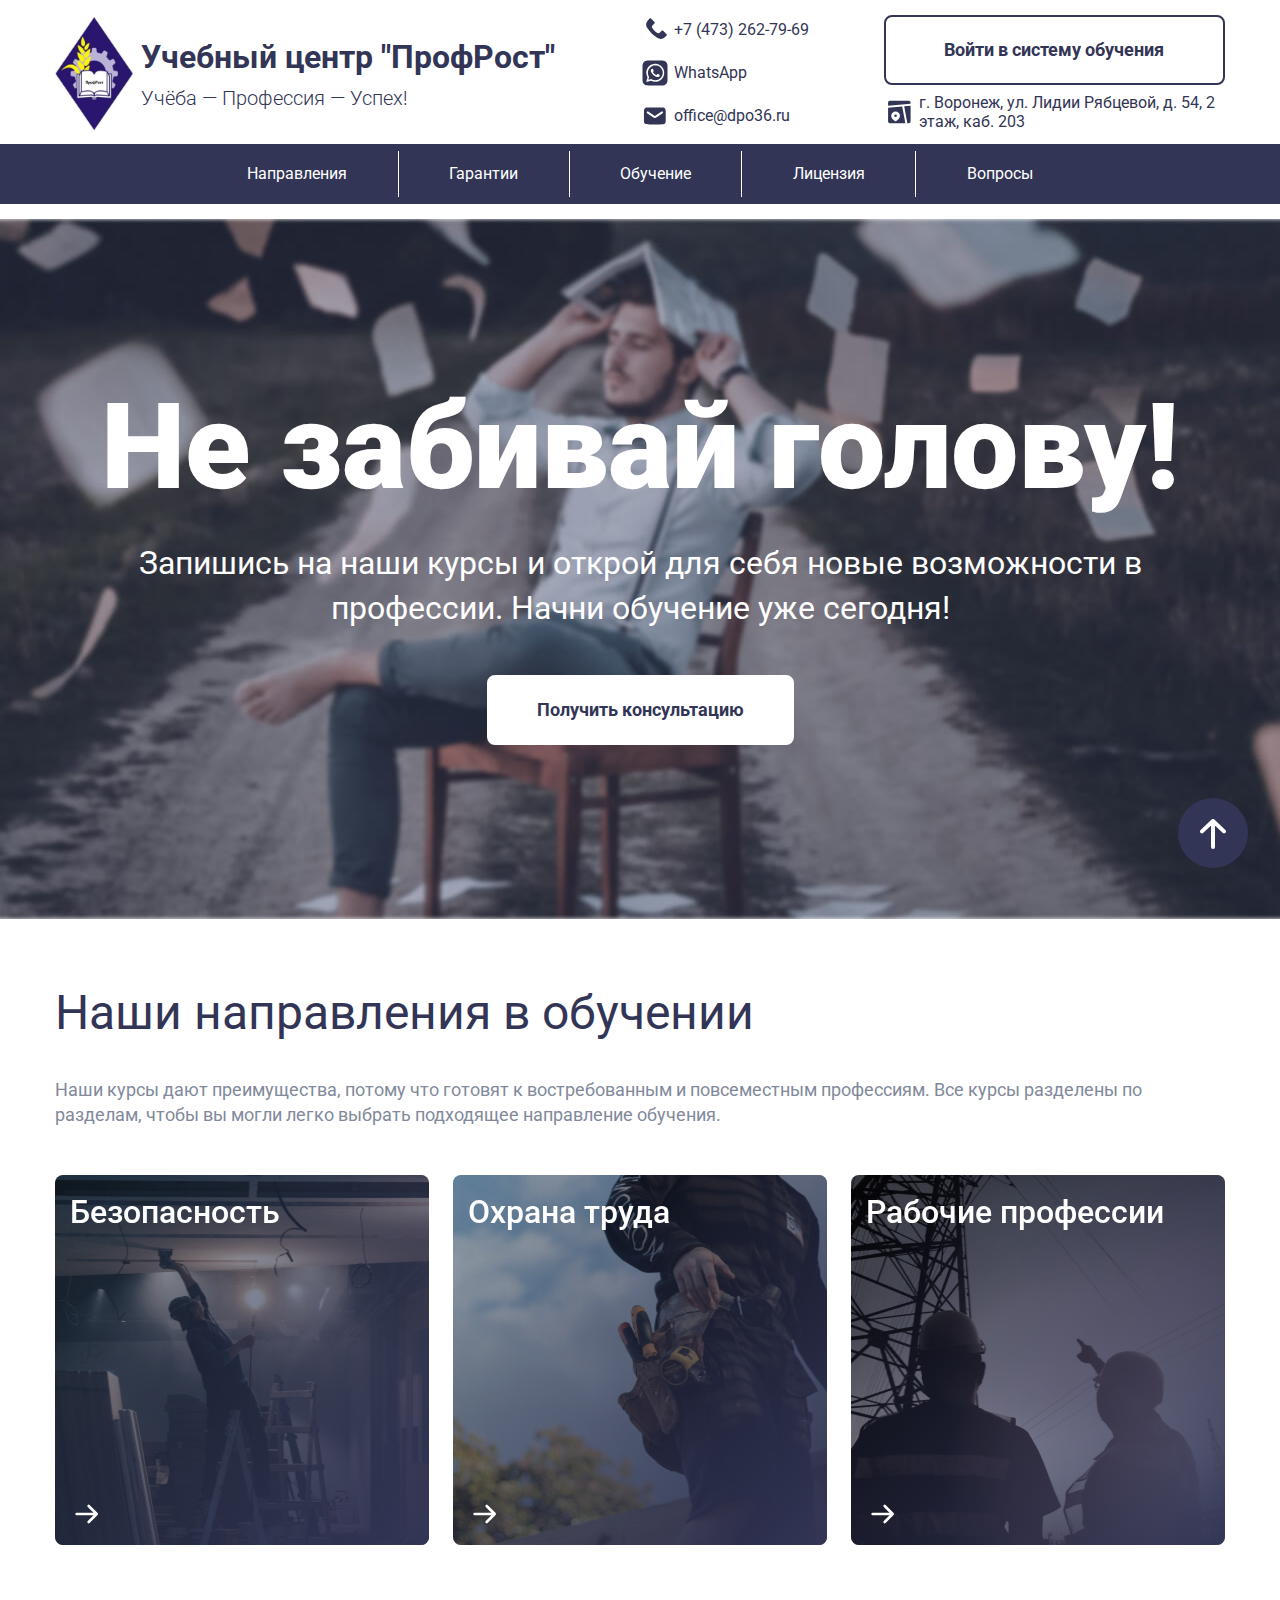
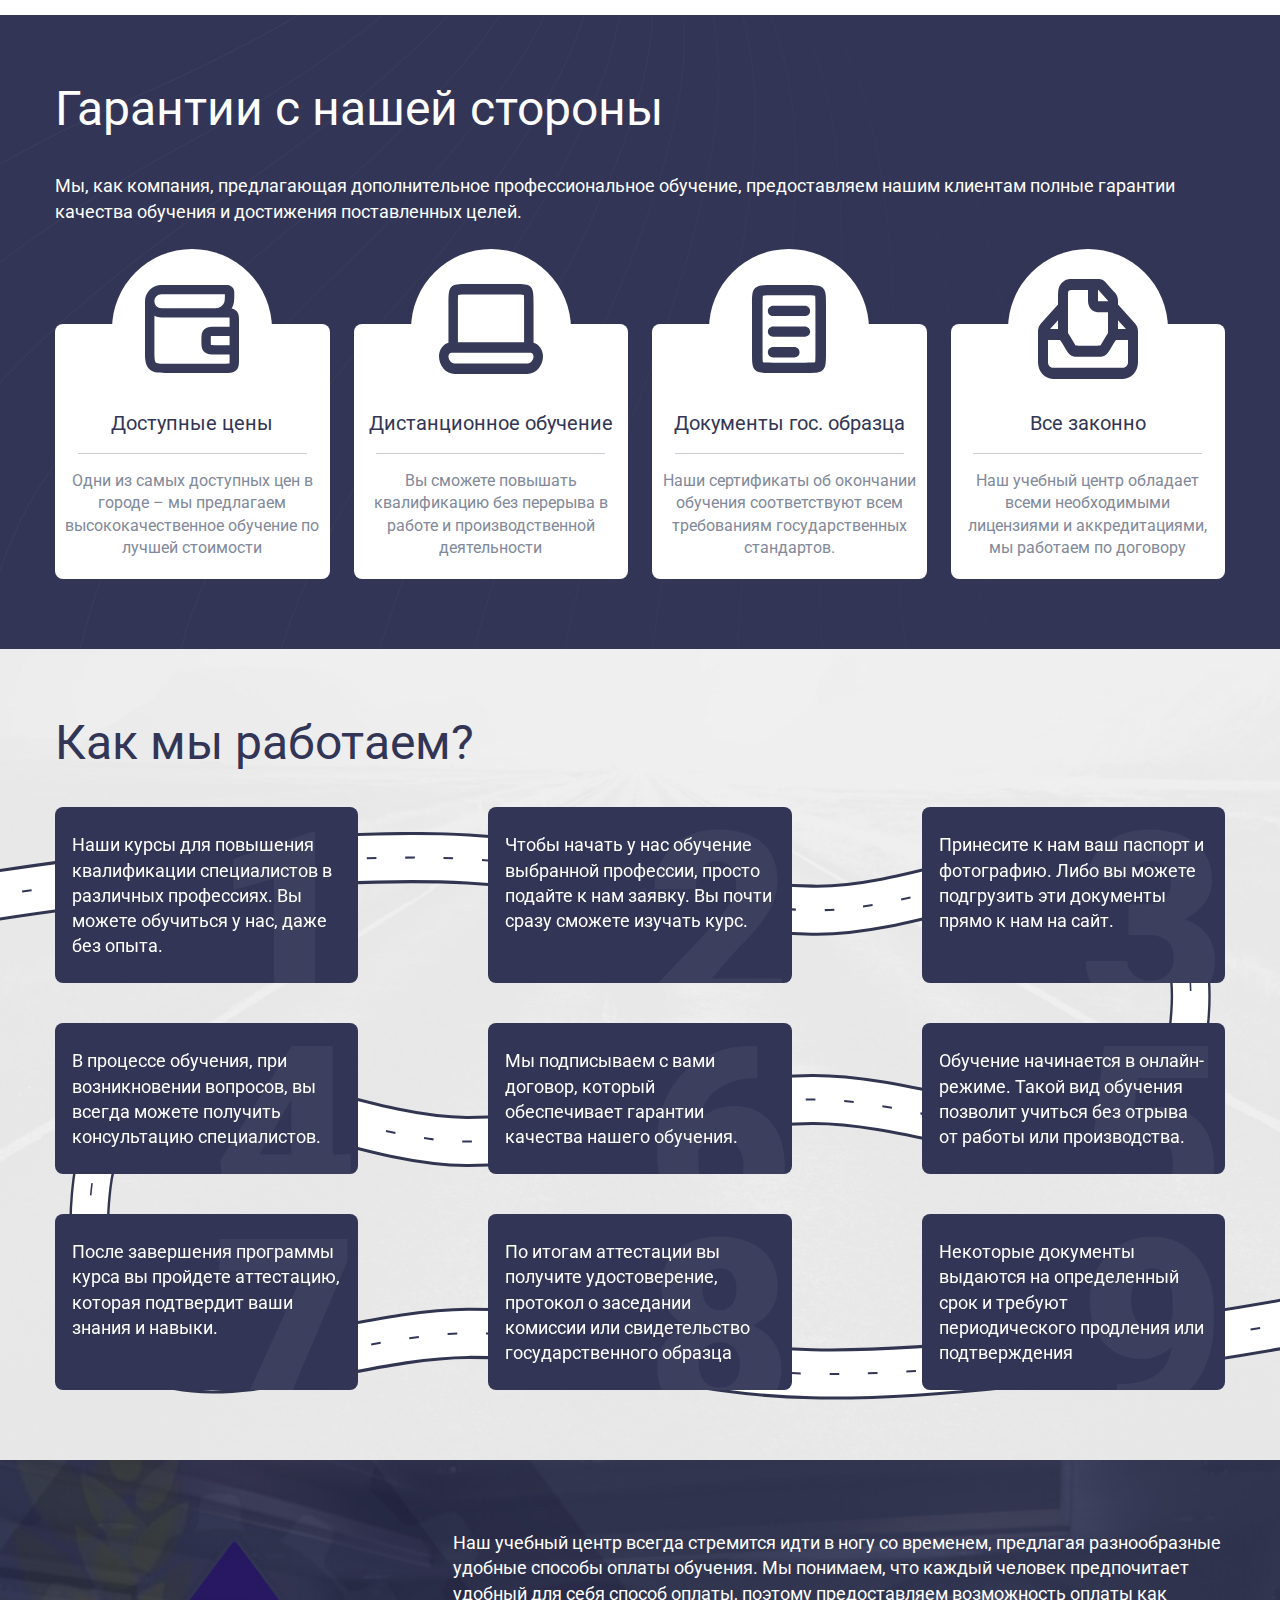
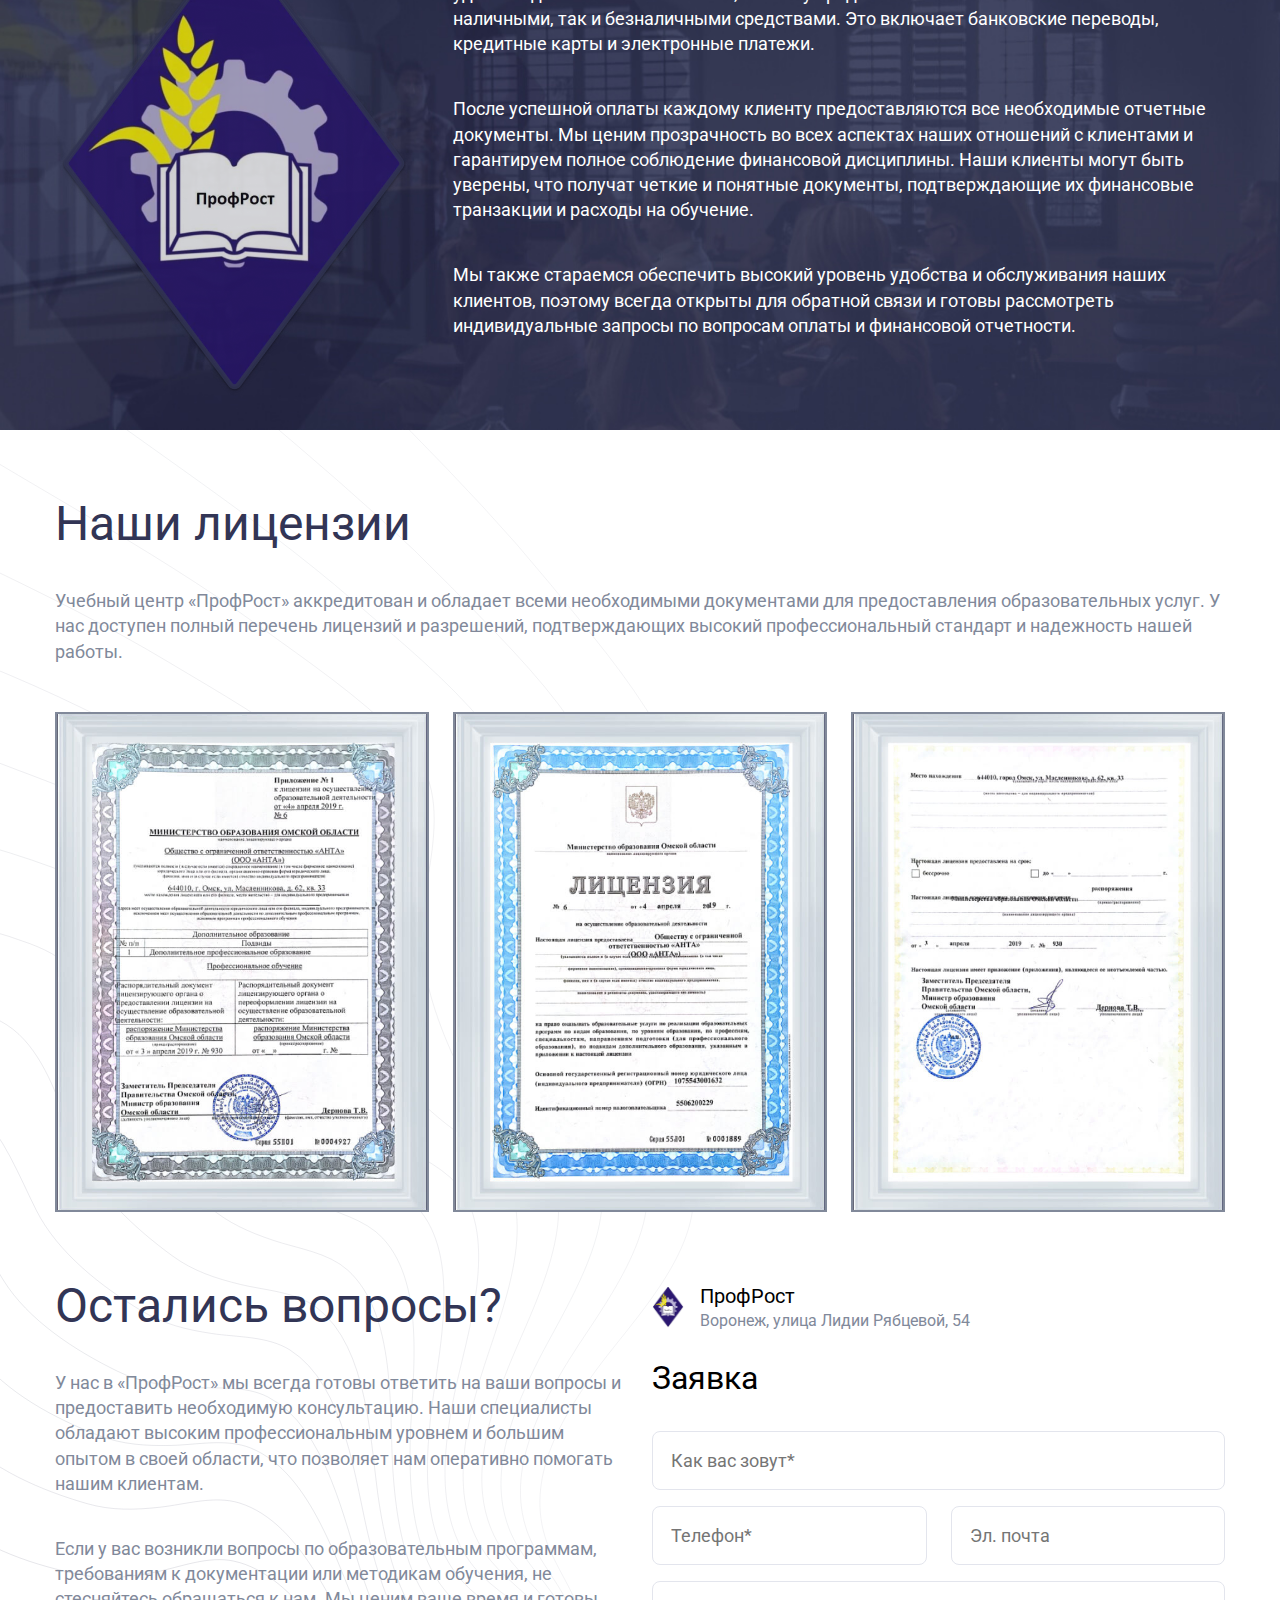
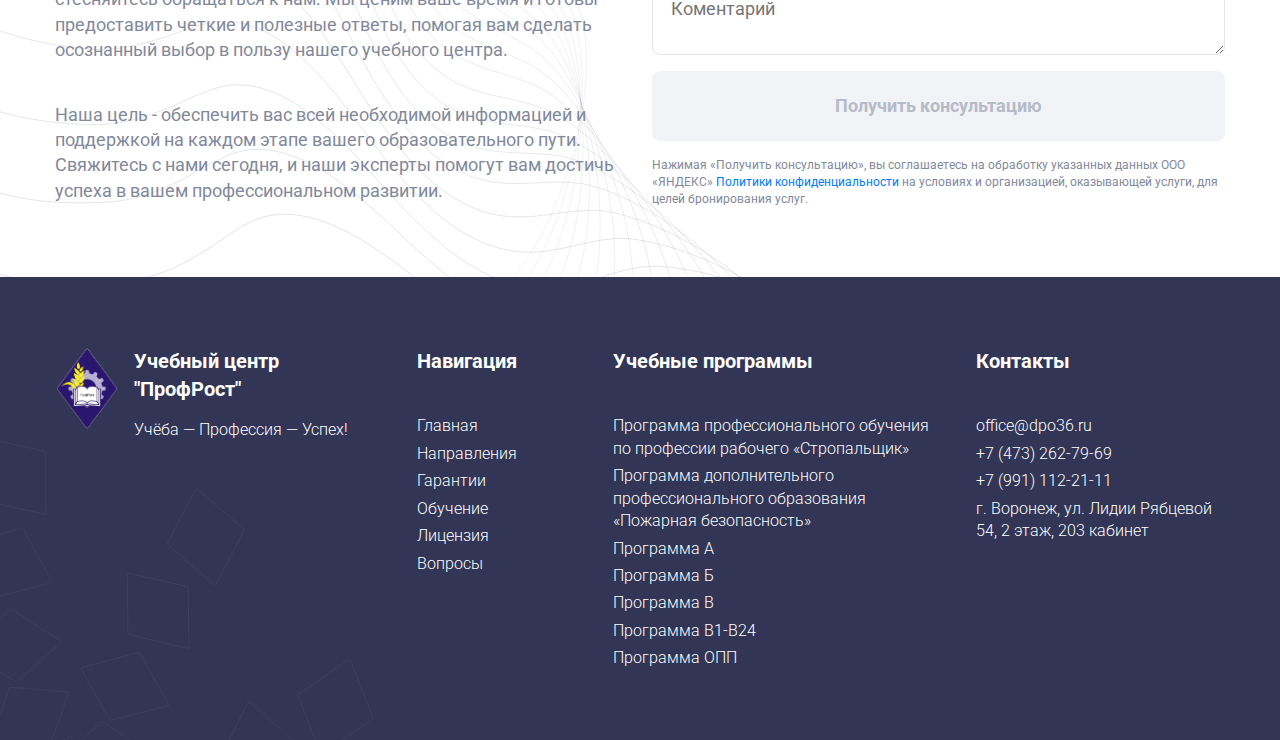
==== commit 64396461: "header, menu & bgs fix" ====
--- a/index.html
+++ b/index.html
@@ -9,8 +9,8 @@
     <link rel="stylesheet" type="text/css" href="css/style.min.css"/>
 </head>
 <body>
-    <header class="container d-flex justify-content-between align-items-stretch flex-wrap flex-lg-nowrap">
-        <div class="d-flex align-items-center order-1 mb-2 mb-lg-0">
+    <header class="container">
+        <div class="logoGroup">
             <a href="index.html">
                 <img src="imgs/logo-lg.jpg" alt="ПрофРост" class="logo">
             </a>
@@ -20,10 +20,14 @@
             </div>
         </div>
 
-        <ul class="order-2">
-            <li>
-                <img src="imgs/icons/map.svg" alt="map">
-                <address>Воронеж, Лидии Рябцевой 54</address>
+        <ul class="contacts">
+            <li>
+                <img src="imgs/icons/phone.svg" alt="phone">
+                <a href="tel:+74732627969">+7 (473) 262-79-69</a>
+            </li>
+            <li>
+                <img src="imgs/icons/whatsapp.svg" alt="WhatsApp ">
+                <a href="tel:+74732627969">WhatsApp</a>
             </li>
             <li>
                 <img src="imgs/icons/message.svg" alt="message">
@@ -31,24 +35,17 @@
             </li>
         </ul>
 
-        <ul class="order-3 order-md-4 order-lg-3">
-            <li>
-                <img src="imgs/icons/phone.svg" alt="phone">
-                <a href="tel:+79911122111">+7 (991) 112-21-11</a>
-            </li>
-            <li>
-                <img src="imgs/icons/phone.svg" alt="phone">
-                <a href="tel:+74732627969">+7 (473) 262-79-69</a>
-            </li>
-        </ul>
-
-        <div class="d-flex order-4 order-md-3 order-lg-4">
-            <button type="button" class="btn-1 fs-18">Войти в систему</button>
-            <button onclick="openModal('menuModal')" class="ms-4 btn-3 d-md-none" type="button">
+        <address class="address">
+            <img src="imgs/icons/map.svg" alt="map">
+            <span class="ms-1">г. Воронеж, ул. Лидии Рябцевой, д. 54, 2 этаж, каб. 203 </span>
+        </address>
+
+        <div class="btns">
+            <button type="button" class="btn-1 fs-18 w-100">Войти в систему обучения</button>
+            <button onclick="openModal('menuModal')" class="ms-3 btn-3 d-md-none" type="button">
                 <img src="imgs/icons/menu.svg" alt="menu">
             </button>
         </div>
-
     </header>
     
     <nav>
@@ -92,7 +89,7 @@
                             <img src="imgs/img1.jpg" alt="Безопасность" class="card-plus-bg">
                             <div class="card-plus-cap">
                                 <h4>Безопасность</h4>
-                                <img src="imgs/icons/arrowDown.svg" alt="arrowDown" class="icon">
+                                <img src="imgs/icons/arrowNext.svg" alt="arrowNext" class="icon">
                             </div>
                         </div>
                     </a>
@@ -103,7 +100,7 @@
                             <img src="imgs/img2.jpg" alt="Охрана труда" class="card-plus-bg">
                             <div class="card-plus-cap">
                                 <h4>Охрана труда</h4>
-                                <img src="imgs/icons/arrowDown.svg" alt="arrowDown" class="icon">
+                                <img src="imgs/icons/arrowNext.svg" alt="arrowNext" class="icon">
                             </div>
                         </div>
                     </a>
@@ -114,7 +111,7 @@
                             <img src="imgs/img3.jpg" alt="Рабочие профессии" class="card-plus-bg">
                             <div class="card-plus-cap">
                                 <h4>Рабочие профессии</h4>
-                                <img src="imgs/icons/arrowDown.svg" alt="arrowDown" class="icon">
+                                <img src="imgs/icons/arrowNext.svg" alt="arrowNext" class="icon">
                             </div>
                         </div>
                     </a>
@@ -122,7 +119,7 @@
             </div>
         </section>
 
-        <section class="sec-guarantees mb-indent">
+        <section class="sec-guarantees">
             <div class="container">
                 <div class="sec-guarantees-text">
                     <h2>Гарантии с нашей стороны</h2>
@@ -165,7 +162,7 @@
             </div>
         </section>
 
-        <section class="sec-how mb-indent">
+        <section class="sec-how">
             <div class="container">
                 <h2>Как мы работаем?</h2>
                 <ol class="steps">
@@ -218,16 +215,22 @@
         <section class="sec-callback">
             <div class="container">
                 <h2>Наши лицензии</h2>
-                <p class="fs-18 mb-5">Учебный центр «ПрофРост» аккредитован и обладает всеми необходимыми документами для предоставления образовательных услуг. У нас доступен полный перечень лицензий и разрешений, подтверждающих высокий профессиональный стандарт и надежность нашей работы.</p>
+                <p class="fs-18 mb-4 mb-sm-5">Учебный центр «ПрофРост» аккредитован и обладает всеми необходимыми документами для предоставления образовательных услуг. У нас доступен полный перечень лицензий и разрешений, подтверждающих высокий профессиональный стандарт и надежность нашей работы.</p>
                 <div class="row row-cols-sm-2 row-cols-lg-3 g-4 mb-indent">
                     <div>
-                        <img src="imgs/license1.jpg" alt="license" class="img-fluid">
-                    </div>
-                    <div>
-                        <img src="imgs/license2.jpg" alt="license" class="img-fluid">
-                    </div>
-                    <div>
-                        <img src="imgs/license3.jpg" alt="license" class="img-fluid">
+                        <a data-fslightbox="licenses" href="imgs/license1.jpg">
+                            <img src="imgs/license1.jpg" alt="license" class="license">
+                        </a>
+                    </div>
+                    <div>
+                        <a data-fslightbox="licenses" href="imgs/license1.jpg">
+                            <img src="imgs/license2.jpg" alt="license" class="license">
+                        </a>
+                    </div>
+                    <div>
+                        <a data-fslightbox="licenses" href="imgs/license1.jpg">
+                            <img src="imgs/license3.jpg" alt="license" class="license">
+                        </a>
                     </div>
                 </div>
 
@@ -385,5 +388,6 @@
     </section>
 
     <script src="js/main.js"></script>
+    <script src="js/fslightbox.js"></script>
 </body>
 </html>--- a/css/style.min.css
+++ b/css/style.min.css
@@ -1 +1 @@
-@import"https://fonts.googleapis.com/css2?family=Roboto:ital,wght@0,100;0,300;0,400;0,500;0,700;0,900;1,100;1,300;1,400;1,500;1,700;1,900&display=swap";:root{--h-height: 95px;--h-nav: 60px;--h-footer: 100px;--main-color: #323555;--font-color: #81899A;--radius: 8px;--indent: 70px;--indent-sm: 40px}@media(max-width: 991px){:root{--h-height: 180px}}@media(max-width: 767px){:root{--h-height: 300px}}h1,h2,h3,h4,h5,h6,p,label,span,a,button,form,fieldset,legend,select,input,textarea,button,div,blockquote,cite,figure,figcaption,table,ul,ol,dl,li,address{line-height:140%;margin-bottom:0px}a{color:var(--main-color);text-decoration:none;outline:none;transition:color 300ms ease-in}a:hover,a:focus,a:active{color:#007bff;text-decoration:none;outline:none}.link{color:#007bff;transition:color 300ms ease-in}.link:hover,.link:focus,.link:active{color:#04f}h1,h2,h3 h4,h5,h6{color:var(--main-color)}h1{font-size:120px;line-height:90%;font-weight:900;text-align:center;margin-bottom:40px}@media(max-width: 767px){h1{font-size:80px}}@media(max-width: 575px){h1{font-size:60px}}h2,.h2{font-size:48px;line-height:100%;text-align:left;font-weight:400;margin-bottom:40px}@media(max-width: 575px){h2,.h2{font-size:40px;margin-bottom:30px}}h3{font-size:32px;font-weight:400;text-align:center;margin-bottom:45px}@media(max-width: 767px){h3{font-size:20px}}h4{text-align:left;font-size:32px}h5{font-size:20px;text-align:center;font-weight:400}.fs-18{font-size:18px}ul,ol{list-style:none;padding:0px}.mb-indent{margin-bottom:var(--indent)}.mb-indent-sm{margin-bottom:var(--indent-sm)}.img-fluid{display:block;max-width:100%}input,textarea{border:1px solid #e3e5ed;border-radius:var(--radius);line-height:100%;padding:1em;width:100%;display:block}button{background:none;border:none;padding:unset;display:block;font-family:inherit;color:inherit;outline:none !important;line-height:100%}.btn,.btn-3,.btn-2,.btn-1{display:flex;flex-direction:row;justify-content:center;align-items:center;flex-wrap:nowrap;text-align:center;transition:300ms ease-in;width:-moz-fit-content;width:fit-content;border-radius:var(--radius);font-weight:700;padding:1.5rem 3rem}.btn-1{border:2px solid var(--main-color);color:var(--main-color);background-color:#fff}.btn-1:hover,.btn-1:focus,.btn-1:active{color:#fff;background-color:var(--main-color)}.btn-2{border:2px solid #fff;color:var(--main-color);background-color:#fff}.btn-2:hover,.btn-2:focus,.btn-2:active{color:#fff;background-color:var(--main-color);border:1px solid var(--main-color)}.btn-3{border:2px solid var(--main-color);color:#fff;background-color:var(--main-color)}.btn-3:hover,.btn-3:focus,.btn-3:active{color:#fff;background-color:#007bff;border:2px solid #007bff}.btn:disabled,.btn-1:disabled,.btn-2:disabled,.btn-3:disabled{pointer-events:none;background-color:#f2f3f7 !important;color:#b5bbc9 !important;border-color:#f2f3f7 !important}.w-100{width:100%}@media(min-width: 800px){.container,.container-md,.container-sm{max-width:calc(770px + var(--bs-gutter-x))}}@media(min-width: 992px){.container,.container-lg,.container-md,.container-sm{max-width:960px}}@media(min-width: 1200px){.container,.container-lg,.container-md,.container-sm,.container-xl{max-width:calc(1170px + var(--bs-gutter-x))}}@media(min-width: 1400px){.container,.container-lg,.container-md,.container-sm,.container-xl,.container-xxl{max-width:calc(1170px + var(--bs-gutter-x))}}body{font-family:"Roboto";color:var(--font-color);font-size:16px;font-weight:400}header{height:var(--h-height);color:var(--main-color);padding:15px 0px}header .logo{width:44px}header h5{font-weight:700;margin-bottom:12px;line-height:130%;text-align:left}header h6{font-size:16px;font-weight:300;line-height:100%}header ul{display:flex;flex-direction:column;justify-content:space-between;align-items:flex-start;flex-wrap:nowrap}@media(max-width: 991px){header ul{justify-content:flex-start;width:35%}}@media(max-width: 799px){header ul{width:40%}}@media(max-width: 767px){header ul{width:100%}}header ul li{display:flex;flex-direction:row;justify-content:flex-start;align-items:center;flex-wrap:nowrap}header ul li img{width:30px;height:30px;margin-right:4px}@media(max-width: 991px){header ul li{margin-bottom:5px}}@media(max-width: 1199px){header .btn-1{padding:1.5rem 1rem}}@media(max-width: 991px){header .btn-1{width:100%;flex:1;padding:1rem}}header .btn-3{height:65px;width:65px;padding:.5rem}@media(max-width: 991px){header>div{width:47%}}@media(max-width: 767px){header>div{width:100%}}nav{height:var(--h-nav);margin-bottom:15px;background-color:var(--main-color)}@media(max-width: 767px){nav{display:none}}nav ul{height:100%;display:flex;flex-direction:row;justify-content:center;align-items:stretch;flex-wrap:nowrap;padding:15px 0px}nav ul li{padding:0 2.5em;display:flex;flex-direction:row;justify-content:center;align-items:center;flex-wrap:nowrap}nav ul li:not(:first-child){border-left:1px solid #fff}@media(max-width: 991px){nav ul li{padding:0 2em}}nav ul a{display:block;color:#fff}main{min-height:calc(100vh - var(--h-height) - var(--h-nav) - var(--h-footer) - 15px)}.sec-main{background:url(../imgs/bg/bg1.jpg) no-repeat center;background-size:cover;height:700px}@media(max-width: 991px){.sec-main{height:630px}}@media(max-width: 575px){.sec-main{height:500px}}.sec-main .container{height:100%}.sec-main h1,.sec-main h3{color:#fff;text-align:center}.card-plus{position:relative;border-radius:var(--radius);overflow:hidden;-webkit-backface-visibility:hidden;-webkit-transform:translate3d(0, 0, 0);isolation:isolate;transform:translateZ(0)}.card-plus-bg{position:absolute;top:0px;left:0px;width:100%;height:100%;z-index:1;display:block}.card-plus-cap{position:relative;z-index:10;background:linear-gradient(-45deg, var(--main-color), transparent);background-size:cover;height:370px;display:flex;flex-direction:column;justify-content:space-between;align-items:flex-start;flex-wrap:nowrap;padding:15px}.card-plus-cap h4{color:#fff}.card-plus-cap .icon{display:block;width:32px;height:32px}@media(max-width: 1199px){.card-plus-cap{height:295px}}@media(max-width: 991px){.card-plus-cap{height:373px}}@media(max-width: 800px){.card-plus-cap{height:336px}}@media(max-width: 767px){.card-plus-cap{height:246px}}@media(max-width: 575px){.card-plus-cap{height:calc(100vw - var(--bs-gutter-x))}}.sec-guarantees{background-color:var(--main-color);background-image:url(../imgs/bg/bg-lines.svg);background-repeat:no-repeat;background-size:cover;background-position:center;padding:var(--indent) 0px}.sec-guarantees-text{margin-bottom:100px}.sec-guarantees-text h2,.sec-guarantees-text p{color:#fff}@media(max-width: 991px){.sec-guarantees .row{--bs-gutter-y:100px}}.card-guarantee{height:100%;background-color:#fff;border-radius:var(--radius);padding:5px 10px 20px}.card-guarantee img{display:block;max-width:90%;margin:0px auto -80px;transform:translateY(-80px)}.card-guarantee hr{width:90%;height:1px;border:none;background-color:var(--main-color);margin:16px auto}.card-guarantee p{color:#81899a;text-align:center}.sec-how{background-image:url(../imgs/bg/bg-lines2.svg);background-repeat:no-repeat;background-size:100% 70%;background-position:50% 75%}@media(max-width: 767px){.sec-how{background:none}}.sec-how .steps{list-style:none;display:flex;flex-direction:row;justify-content:space-between;align-items:stretch;flex-wrap:wrap;gap:40px 130px;counter-reset:my-counter}@media(max-width: 1199px){.sec-how .steps{gap:40px 60px}}@media(max-width: 991px){.sec-how .steps{gap:40px 20px}}@media(max-width: 767px){.sec-how .steps{gap:25px 0px;display:flex;flex-direction:column;justify-content:flex-start;align-items:stretch;flex-wrap:wrap}}@media(max-width: 575px){.sec-how .steps{gap:15px 0px}}.sec-how .steps li{position:relative;background-color:var(--main-color);color:#fff;padding:25px 17px;font-size:18px;width:calc((100% - 260px)/3);border-radius:var(--radius);counter-increment:my-counter;overflow:hidden;-webkit-backface-visibility:hidden;-webkit-transform:translate3d(0, 0, 0);isolation:isolate;transform:translateZ(0)}@media(max-width: 1199px){.sec-how .steps li{width:calc((100% - 120px)/3)}}@media(max-width: 991px){.sec-how .steps li{width:calc((100% - 40px)/3);font-size:15px;padding:20px 12px}}@media(max-width: 767px){.sec-how .steps li{padding:25px 17px;font-size:18px;width:100%}}.sec-how .steps li::before{content:counter(my-counter);position:absolute;right:0px;top:10%;z-index:1;font-weight:900;font-size:250px;line-height:80%;color:rgba(255,255,255,.05)}@media(max-width: 767px){.sec-how .steps li::before{right:20%}}.sec-how .steps li p{position:relative;z-index:10}.sec-how .steps .order-6{order:6}.sec-how .steps .order-7{order:7}.sec-how .steps .order-8{order:8}.sec-how .steps .order-9{order:9}.sec-about{background:url(../imgs/bg/bg2.jpg) no-repeat center;background-size:cover;padding:var(--indent) 0px 30px}@media(max-width: 767px){.sec-about{display:none}}.sec-about p{color:#fff;font-size:18px}.sec-about p:not(:first-child){margin-top:40px}@media(max-width: 991px){.sec-about p{font-size:16px}.sec-about p:not(:first-child){margin-top:25px}}.sec-courses{background-color:var(--main-color);background-image:url(../imgs/bg/bg-lines4.svg);background-repeat:no-repeat;background-size:cover;padding:var(--indent) 0px}.block-collapsible{background-color:#fff;border-radius:var(--radius)}.block-collapsible_top{display:flex;flex-direction:row;justify-content:space-between;align-items:center;flex-wrap:nowrap;padding:25px 17px}@media(max-width: 767px){.block-collapsible_top{display:block}}.block-collapsible_top button{width:45%;display:flex;flex-direction:row;justify-content:flex-start;align-items:center;flex-wrap:nowrap}@media(max-width: 767px){.block-collapsible_top button{width:100%;margin-bottom:15px}}.block-collapsible_top button img{width:32px;height:32px;margin-right:10px;transform:rotate(0deg);transition:transform 250ms ease-in}.block-collapsible_top button h5{text-align:left}.block-collapsible_top ul{width:55%;display:flex;flex-direction:row;justify-content:flex-end;align-items:center;flex-wrap:nowrap}@media(max-width: 1199px){.block-collapsible_top ul{flex-wrap:wrap;width:50%}}@media(max-width: 767px){.block-collapsible_top ul{width:100%}}.block-collapsible_top ul li{display:flex;flex-direction:row;justify-content:flex-start;align-items:center;flex-wrap:nowrap}@media(max-width: 1199px){.block-collapsible_top ul li{width:50%}}.block-collapsible_top ul li img{width:32px;height:32px;margin-right:10px}.block-collapsible_top ul li:not(:first-child){margin-left:40px}@media(max-width: 1199px){.block-collapsible_top ul li:not(:first-child){margin-left:0px}}.block-collapsible_body{display:none;padding:5px 17px 17px}.block-collapsible_body hr{width:100%;height:1px;background-color:var(--main-color);border:none;margin:0px 0px 20px}.block-collapsible_body h6{font-weight:400;font-size:16px;margin-bottom:20px}.block-collapsible_body p{font-weight:300;font-size:16px;margin-bottom:20px}.block-collapsible.active .block-collapsible_top button img{transform:rotate(90deg)}.block-collapsible.active .block-collapsible_body{display:block}.sec-callback{background:url(../imgs/bg/bg-lines3.svg) no-repeat center;background-size:cover;padding:var(--indent) 0px}.sec-callback .callback-top{display:flex;flex-direction:row;justify-content:flex-start;align-items:center;flex-wrap:nowrap}.sec-callback .callback-top img{width:2em;margin-right:1em}.sec-callback .callback-top h5{color:#000;text-align:left}.sec-callback h3{color:#000;text-align:left;margin-bottom:30px}.sec-callback .info{font-size:12px}.company{display:flex;flex-direction:row;justify-content:flex-start;align-items:center;flex-wrap:nowrap}.company img{width:64px;margin-right:15px}.company p{color:#fff;text-align:left;font-weight:300}.company h5{color:#fff;font-weight:700;text-align:left;margin-bottom:20px}footer{padding:var(--indent) 0px;background-color:var(--main-color);background-image:url(../imgs/bg/bg-rombs.svg);background-repeat:no-repeat;background-size:cover;background-position:left bottom;color:#fff}footer .container{display:grid;grid-template-rows:1fr;grid-template-columns:4fr 2fr 4fr 3fr;gap:30px;grid-template-areas:"company menu progs contacts"}@media(max-width: 991px){footer .container{grid-template-rows:86px auto auto;grid-template-columns:5fr 4fr;gap:30px;grid-template-areas:"company menu" "progs menu" "progs contacts";padding:0px calc(50px + var(--bs-gutter-x)*.5)}}@media(max-width: 767px){footer .container{padding:0px calc(var(--bs-gutter-x)*.5)}}@media(max-width: 575px){footer .container{grid-template-rows:auto;grid-template-columns:1fr;gap:30px;grid-template-areas:"company" "progs" "menu" "contacts"}}footer .container .company{grid-area:company;align-items:flex-start}footer .container .menu{grid-area:menu}footer .container .progs{grid-area:progs}footer .container .contacts{grid-area:contacts}footer a,footer button,footer h5{color:#fff}footer h5{color:#fff;text-align:left;font-weight:700;margin-bottom:40px}@media(max-width: 991px){footer h5{margin-bottom:25px}}@media(max-width: 575px){footer h5{margin-bottom:10px}}footer ul{font-weight:300}footer ul li:not(:first-child){margin-top:5px}.modal{position:fixed;top:0px;left:110vw;height:100vh;width:100%;background-color:var(--main-color);color:#fff;z-index:1000;transition:left 500ms ease-in;padding:30px 0px}@media(min-width: 992px){.modal{display:none}}.modal.visible{left:0px}.modal-close{position:absolute;top:15px;right:15px;width:30px;height:30px;z-index:1}.modal-close img{width:100%;height:100%}.modal ul li:not(:first-child){margin-top:10px}.modal ul li a{font-size:20px;font-weight:300;color:#fff}.btn-up{position:fixed;bottom:2em;right:2em;width:var(--indent);height:var(--indent);background-color:var(--main-color);border-radius:50%;display:flex;flex-direction:row;justify-content:center;align-items:center;flex-wrap:nowrap;z-index:100;opacity:1;transition:opacity 300ms ease-in;transition-property:opacity,background-color}.btn-up img{max-width:100%;max-height:100%}@media(max-width: 767px){.btn-up{bottom:1em;right:1em;width:var(--indent-sm);height:var(--indent-sm)}}.btn-up:hover{background-color:#007bff}.btn-up:active{background-color:#04f}.btn-up-hide{opacity:0}/*# sourceMappingURL=style.min.css.map */+@import"https://fonts.googleapis.com/css2?family=Roboto:ital,wght@0,100;0,300;0,400;0,500;0,700;0,900;1,100;1,300;1,400;1,500;1,700;1,900&display=swap";:root{--h-height: 144px;--h-nav: 60px;--h-footer: 100px;--main-color: #323555;--font-color: #81899A;--radius: 8px;--indent: 70px;--indent-sm: 40px}@media(max-width: 991px){:root{--h-height: 200px}}@media(max-width: 767px){:root{--h-height: 340px}}h1,h2,h3,h4,h5,h6,p,label,span,a,button,form,fieldset,legend,select,input,textarea,button,div,blockquote,cite,figure,figcaption,table,ul,ol,dl,li,address{line-height:140%;margin-bottom:0px}a{color:var(--main-color);text-decoration:none;outline:none;transition:color 300ms ease-in}a:hover,a:focus,a:active{color:#007bff;text-decoration:none;outline:none}.link{color:#007bff;transition:color 300ms ease-in}.link:hover,.link:focus,.link:active{color:#04f}h1,h2,h3 h4,h5,h6{color:var(--main-color)}h1{font-size:120px;line-height:90%;font-weight:900;text-align:center;margin-bottom:40px}@media(max-width: 767px){h1{font-size:80px}}@media(max-width: 575px){h1{font-size:60px}}h2,.h2{font-size:48px;line-height:100%;text-align:left;font-weight:400;margin-bottom:40px}@media(max-width: 575px){h2,.h2{font-size:40px;margin-bottom:30px}}h3{font-size:32px;font-weight:400;text-align:center;margin-bottom:45px}@media(max-width: 767px){h3{font-size:20px}}h4{text-align:left;font-size:32px}h5{font-size:20px;text-align:center;font-weight:400}.fs-18{font-size:18px}ul,ol{list-style:none;padding:0px}.mb-indent{margin-bottom:var(--indent)}.mb-indent-sm{margin-bottom:var(--indent-sm)}.img-fluid{display:block;max-width:100%}input,textarea{border:1px solid #e3e5ed;border-radius:var(--radius);line-height:100%;padding:1em;width:100%;display:block}button{background:none;border:none;padding:unset;display:block;font-family:inherit;color:inherit;outline:none !important;line-height:100%}.btn,.btn-3,.btn-2,.btn-1{display:flex;flex-direction:row;justify-content:center;align-items:center;flex-wrap:nowrap;text-align:center;transition:300ms ease-in;width:-moz-fit-content;width:fit-content;border-radius:var(--radius);font-weight:700;padding:1.5rem 3rem}.btn-1{border:2px solid var(--main-color);color:var(--main-color);background-color:#fff}.btn-1:hover,.btn-1:focus,.btn-1:active{color:#fff;background-color:var(--main-color)}.btn-2{border:2px solid #fff;color:var(--main-color);background-color:#fff}.btn-2:hover,.btn-2:focus,.btn-2:active{color:#fff;background-color:var(--main-color);border:1px solid var(--main-color)}.btn-3{border:2px solid var(--main-color);color:#fff;background-color:var(--main-color)}.btn-3:hover,.btn-3:focus,.btn-3:active{color:#fff;background-color:#007bff;border:2px solid #007bff}.btn:disabled,.btn-1:disabled,.btn-2:disabled,.btn-3:disabled{pointer-events:none;background-color:#f2f3f7 !important;color:#b5bbc9 !important;border-color:#f2f3f7 !important}.w-100{width:100%}@media(min-width: 800px){.container,.container-md,.container-sm{max-width:calc(770px + var(--bs-gutter-x))}}@media(min-width: 992px){.container,.container-lg,.container-md,.container-sm{max-width:960px}}@media(min-width: 1200px){.container,.container-lg,.container-md,.container-sm,.container-xl{max-width:calc(1170px + var(--bs-gutter-x))}}@media(min-width: 1400px){.container,.container-lg,.container-md,.container-sm,.container-xl,.container-xxl{max-width:calc(1170px + var(--bs-gutter-x))}}body{font-family:"Roboto";color:var(--font-color);font-size:16px;font-weight:400}header{height:var(--h-height);color:var(--main-color);padding:15px 0px;display:grid;grid-template-columns:5fr 2fr 3fr;grid-template-rows:auto auto;grid-template-areas:"logoGroup contacts btns" "logoGroup contacts address";gap:.5em 1em}@media(max-width: 1199.98px){header{font-size:.9em}}@media(max-width: 991.98px){header{grid-template-columns:6fr 4fr;grid-template-rows:auto auto auto;grid-template-areas:"logoGroup address" "logoGroup contacts" "btns contacts";gap:.5em 3em;font-size:1em}}@media(max-width: 767.98px){header{grid-template-columns:1fr;grid-template-areas:"logoGroup" "address" "contacts" "btns"}}header .logoGroup{grid-area:logoGroup;display:flex;flex-direction:row;justify-content:flex-start;align-items:center;flex-wrap:nowrap}header .logoGroup .logo{width:78px}@media(max-width: 767.98px){header .logoGroup .logo{width:44px}}header .logoGroup h5{color:var(--main-color);font-weight:700;font-size:2.25em;margin-bottom:12px;line-height:120%;text-align:left}@media(max-width: 1399.98px){header .logoGroup h5{font-size:2em}}@media(max-width: 767.98px){header .logoGroup h5{font-size:1.5em;margin-bottom:6px}}header .logoGroup h6{color:var(--main-color);font-size:1.25em;font-weight:300;line-height:100%}@media(max-width: 767.98px){header .logoGroup h6{font-size:1.15em}}header .contacts{grid-area:contacts;display:flex;flex-direction:column;justify-content:space-between;align-items:flex-start;flex-wrap:nowrap}@media(max-width: 991px){header .contacts{justify-content:flex-start;gap:.5em}}header .contacts li{display:flex;flex-direction:row;justify-content:flex-start;align-items:center;flex-wrap:nowrap}header .contacts li img{width:30px;height:30px;margin-right:4px}header .address{grid-area:address;display:flex;flex-direction:row;justify-content:flex-start;align-items:center;flex-wrap:nowrap}header .address span{line-height:120%}header .btns{grid-area:btns;display:flex;flex-direction:row;justify-content:space-between;align-items:stretch;flex-wrap:nowrap}@media(max-width: 1199px){header .btns .btn-1{padding:1em}}@media(max-width: 991px){header .btns .btn-1{width:100%;flex:1}}@media(max-width: 575px){header .btns .btn-1{padding:.5em}}header .btns .btn-3{height:auto;width:65px;padding:.5rem}nav{height:var(--h-nav);margin-bottom:15px;background-color:var(--main-color)}@media(max-width: 767px){nav{display:none}}nav ul{height:100%;display:flex;flex-direction:row;justify-content:center;align-items:stretch;flex-wrap:nowrap;padding:7px 0px}nav ul li{padding:0 .65em;display:flex;flex-direction:row;justify-content:center;align-items:center;flex-wrap:nowrap}nav ul li:not(:first-child){border-left:1px solid #fff}nav ul a{display:block;color:#fff;background-color:rgba(0,0,0,0);display:flex;flex-direction:row;justify-content:center;align-items:center;flex-wrap:nowrap;padding:.5em 2.5em;height:100%;border-radius:3px;transition:250ms ease-in;transition-property:color,background-color}nav ul a:hover,nav ul a:focus,nav ul a:active,nav ul a.active{background-color:#fff;color:var(--main-color)}@media(max-width: 991px){nav ul a{padding:.5em 1.5em}}main{min-height:calc(100vh - var(--h-height) - var(--h-nav) - var(--h-footer) - 15px)}.sec-main{background:url(../imgs/bg/bg1.jpg) no-repeat center;background-size:cover;height:700px}@media(max-width: 991px){.sec-main{height:630px}}@media(max-width: 575px){.sec-main{height:500px}}.sec-main .container{height:100%}.sec-main h1,.sec-main h3{color:#fff;text-align:center}.card-plus{position:relative;border-radius:var(--radius);overflow:hidden;-webkit-backface-visibility:hidden;-webkit-transform:translate3d(0, 0, 0);isolation:isolate;transform:translateZ(0)}.card-plus-bg{position:absolute;top:0px;left:0px;width:100%;height:100%;z-index:1;display:block}.card-plus-cap{position:relative;z-index:10;background:linear-gradient(-45deg, var(--main-color), transparent);background-size:cover;height:370px;display:flex;flex-direction:column;justify-content:space-between;align-items:flex-start;flex-wrap:nowrap;padding:15px}.card-plus-cap h4{color:#fff}.card-plus-cap .icon{display:block;width:32px;height:32px}@media(max-width: 1199px){.card-plus-cap{height:295px}}@media(max-width: 991px){.card-plus-cap{height:373px}}@media(max-width: 800px){.card-plus-cap{height:336px}}@media(max-width: 767px){.card-plus-cap{height:246px}}@media(max-width: 575px){.card-plus-cap{height:calc(100vw - var(--bs-gutter-x))}}.sec-guarantees{background-color:var(--main-color);background-image:url(../imgs/bg/bg-lines.svg);background-repeat:no-repeat;background-size:cover;background-position:center;padding:var(--indent) 0px}.sec-guarantees-text{margin-bottom:100px}.sec-guarantees-text h2,.sec-guarantees-text p{color:#fff}@media(max-width: 991px){.sec-guarantees .row{--bs-gutter-y:100px}}.card-guarantee{height:100%;background-color:#fff;border-radius:var(--radius);padding:5px 10px 20px}.card-guarantee img{display:block;max-width:90%;margin:0px auto -80px;transform:translateY(-80px)}.card-guarantee hr{width:90%;height:1px;border:none;background-color:var(--main-color);margin:16px auto}.card-guarantee p{color:#81899a;text-align:center}.sec-how{background-image:url(../imgs/bg/bg-lines2NEW.svg),url(../imgs/bg/bg-lines2NewBG.jpg);background-repeat:no-repeat;background-size:100% 70%,cover;background-position:50% 75%,50% 50%;padding:var(--indent) 0px}@media(max-width: 767px){.sec-how{background:none}}.sec-how .steps{list-style:none;display:flex;flex-direction:row;justify-content:space-between;align-items:stretch;flex-wrap:wrap;gap:40px 130px;counter-reset:my-counter}@media(max-width: 1199px){.sec-how .steps{gap:40px 60px}}@media(max-width: 991px){.sec-how .steps{gap:40px 20px}}@media(max-width: 767px){.sec-how .steps{gap:25px 0px;display:flex;flex-direction:column;justify-content:flex-start;align-items:stretch;flex-wrap:wrap}}@media(max-width: 575px){.sec-how .steps{gap:15px 0px}}.sec-how .steps li{position:relative;background-color:var(--main-color);color:#fff;padding:25px 17px;font-size:18px;width:calc((100% - 260px)/3);border-radius:var(--radius);counter-increment:my-counter;overflow:hidden;-webkit-backface-visibility:hidden;-webkit-transform:translate3d(0, 0, 0);isolation:isolate;transform:translateZ(0)}@media(max-width: 1199px){.sec-how .steps li{width:calc((100% - 120px)/3)}}@media(max-width: 991px){.sec-how .steps li{width:calc((100% - 40px)/3);font-size:15px;padding:20px 12px}}@media(max-width: 767px){.sec-how .steps li{padding:25px 17px;font-size:18px;width:100%}}.sec-how .steps li::before{content:counter(my-counter);position:absolute;right:0px;top:10%;z-index:1;font-weight:900;font-size:250px;line-height:80%;color:rgba(255,255,255,.05)}@media(max-width: 767px){.sec-how .steps li::before{right:20%}}.sec-how .steps li p{position:relative;z-index:10}.sec-how .steps .order-6{order:6}.sec-how .steps .order-7{order:7}.sec-how .steps .order-8{order:8}.sec-how .steps .order-9{order:9}.sec-about{background:url(../imgs/bg/bg2.jpg) no-repeat center;background-size:cover;padding:var(--indent) 0px 30px}@media(max-width: 767px){.sec-about{display:none}}.sec-about p{color:#fff;font-size:18px}.sec-about p:not(:first-child){margin-top:40px}@media(max-width: 991px){.sec-about p{font-size:16px}.sec-about p:not(:first-child){margin-top:25px}}.sec-courses{background-color:var(--main-color);background-image:url(../imgs/bg/bg-lines4.svg);background-repeat:no-repeat;background-size:cover;padding:var(--indent) 0px}.block-collapsible{background-color:#fff;border-radius:var(--radius)}.block-collapsible_top{display:flex;flex-direction:row;justify-content:space-between;align-items:center;flex-wrap:nowrap;padding:25px 17px}@media(max-width: 767px){.block-collapsible_top{display:block}}.block-collapsible_top button{width:45%;display:flex;flex-direction:row;justify-content:flex-start;align-items:center;flex-wrap:nowrap}@media(max-width: 767px){.block-collapsible_top button{width:100%;margin-bottom:15px}}.block-collapsible_top button img{width:32px;height:32px;margin-right:10px;transform:rotate(0deg);transition:transform 250ms ease-in}.block-collapsible_top button h5{text-align:left}.block-collapsible_top ul{width:55%;display:flex;flex-direction:row;justify-content:flex-end;align-items:center;flex-wrap:nowrap}@media(max-width: 1199px){.block-collapsible_top ul{flex-wrap:wrap;width:50%}}@media(max-width: 767px){.block-collapsible_top ul{width:100%}}.block-collapsible_top ul li{display:flex;flex-direction:row;justify-content:flex-start;align-items:center;flex-wrap:nowrap}@media(max-width: 1199px){.block-collapsible_top ul li{width:50%}}.block-collapsible_top ul li img{width:32px;height:32px;margin-right:10px}.block-collapsible_top ul li:not(:first-child){margin-left:40px}@media(max-width: 1199px){.block-collapsible_top ul li:not(:first-child){margin-left:0px}}.block-collapsible_body{display:none;padding:5px 17px 17px}.block-collapsible_body hr{width:100%;height:1px;background-color:var(--main-color);border:none;margin:0px 0px 20px}.block-collapsible_body h6{font-weight:400;font-size:16px;margin-bottom:20px}.block-collapsible_body p{font-weight:300;font-size:16px;margin-bottom:20px}.block-collapsible.active .block-collapsible_top button img{transform:rotate(90deg)}.block-collapsible.active .block-collapsible_body{display:block}.sec-callback{background:url(../imgs/bg/bg-lines3.svg) no-repeat center;background-size:cover;padding:var(--indent) 0px}.sec-callback .callback-top{display:flex;flex-direction:row;justify-content:flex-start;align-items:center;flex-wrap:nowrap}.sec-callback .callback-top img{width:2em;margin-right:1em}.sec-callback .callback-top h5{color:#000;text-align:left}.sec-callback h3{color:#000;text-align:left;margin-bottom:30px}.sec-callback .info{font-size:12px}.company{display:flex;flex-direction:row;justify-content:flex-start;align-items:center;flex-wrap:nowrap}.company img{width:64px;margin-right:15px}.company p{color:#fff;text-align:left;font-weight:300}.company h5{color:#fff;font-weight:700;text-align:left;margin-bottom:20px}.license{width:100%;height:500px;-o-object-fit:cover;object-fit:cover;border:2px solid var(--font-color)}@media(max-width: 1199.98px){.license{height:400px}}@media(max-width: 991.98px){.license{height:500px}}@media(max-width: 767.98px){.license{height:350px}}@media(max-width: 575.98px){.license{height:120vw}}footer{padding:var(--indent) 0px;background-color:var(--main-color);background-image:url(../imgs/bg/bg-rombs.svg);background-repeat:no-repeat;background-size:cover;background-position:left bottom;color:#fff}footer .container{display:grid;grid-template-rows:1fr;grid-template-columns:4fr 2fr 4fr 3fr;gap:30px;grid-template-areas:"company menu progs contacts"}@media(max-width: 991px){footer .container{grid-template-rows:86px auto auto;grid-template-columns:5fr 4fr;gap:30px;grid-template-areas:"company menu" "progs menu" "progs contacts";padding:0px calc(50px + var(--bs-gutter-x)*.5)}}@media(max-width: 767px){footer .container{padding:0px calc(var(--bs-gutter-x)*.5)}}@media(max-width: 575px){footer .container{grid-template-rows:auto;grid-template-columns:1fr;gap:30px;grid-template-areas:"company" "progs" "menu" "contacts"}}footer .container .company{grid-area:company;align-items:flex-start}footer .container .menu{grid-area:menu}footer .container .progs{grid-area:progs}footer .container .contacts{grid-area:contacts}footer a,footer button,footer h5{color:#fff}footer h5{color:#fff;text-align:left;font-weight:700;margin-bottom:40px}@media(max-width: 991px){footer h5{margin-bottom:25px}}@media(max-width: 575px){footer h5{margin-bottom:10px}}footer ul{font-weight:300}footer ul li:not(:first-child){margin-top:5px}.modal{position:fixed;top:0px;left:110vw;height:100vh;width:100%;background-color:var(--main-color);color:#fff;z-index:1000;transition:left 500ms ease-in;padding:30px 0px}@media(min-width: 992px){.modal{display:none}}.modal.visible{left:0px}.modal-close{position:absolute;top:15px;right:15px;width:30px;height:30px;z-index:1}.modal-close img{width:100%;height:100%}.modal ul li:not(:first-child){margin-top:10px}.modal ul li a{font-size:20px;font-weight:300;color:#fff}.btn-up{position:fixed;bottom:2em;right:2em;width:var(--indent);height:var(--indent);background-color:var(--main-color);border-radius:50%;display:flex;flex-direction:row;justify-content:center;align-items:center;flex-wrap:nowrap;z-index:100;opacity:1;transition:opacity 300ms ease-in;transition-property:opacity,background-color}.btn-up img{max-width:100%;max-height:100%}@media(max-width: 767px){.btn-up{bottom:1em;right:1em;width:var(--indent-sm);height:var(--indent-sm)}}.btn-up:hover{background-color:#007bff}.btn-up:active{background-color:#04f}.btn-up-hide{opacity:0}/*# sourceMappingURL=style.min.css.map */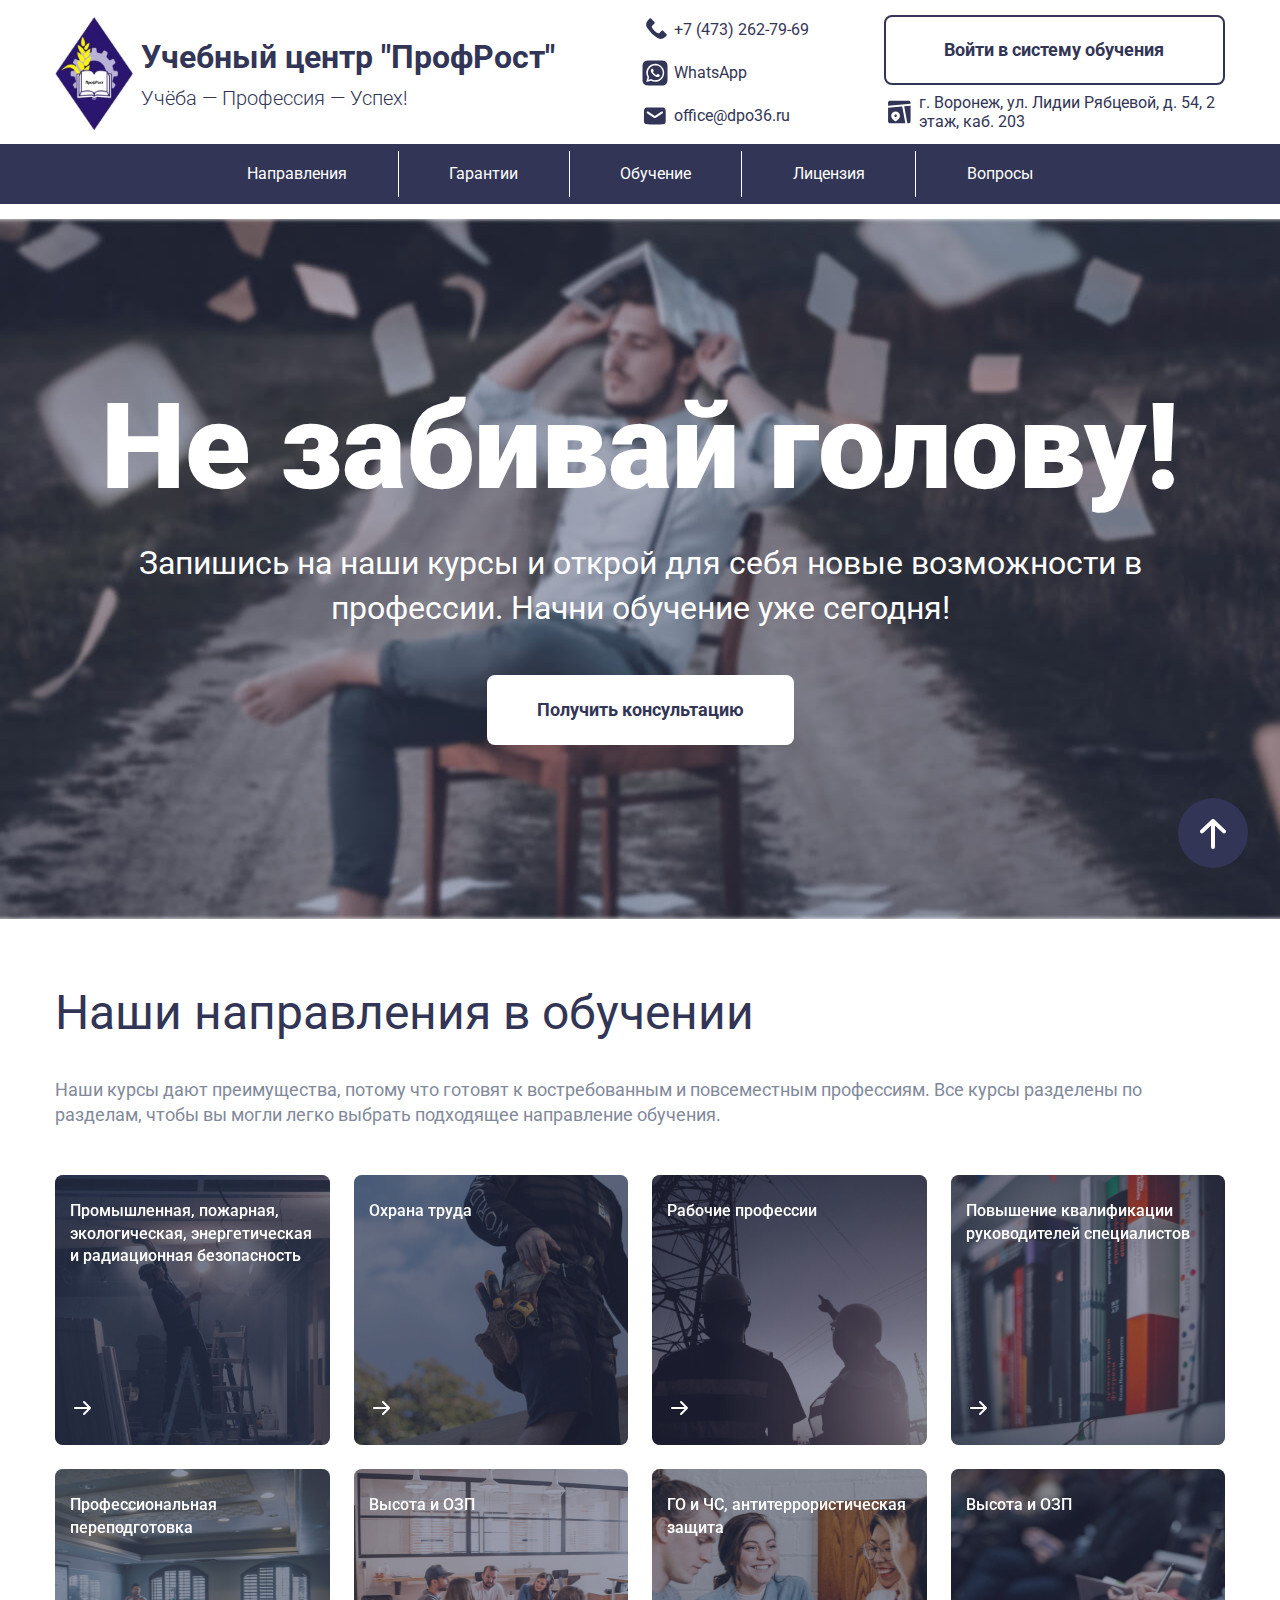
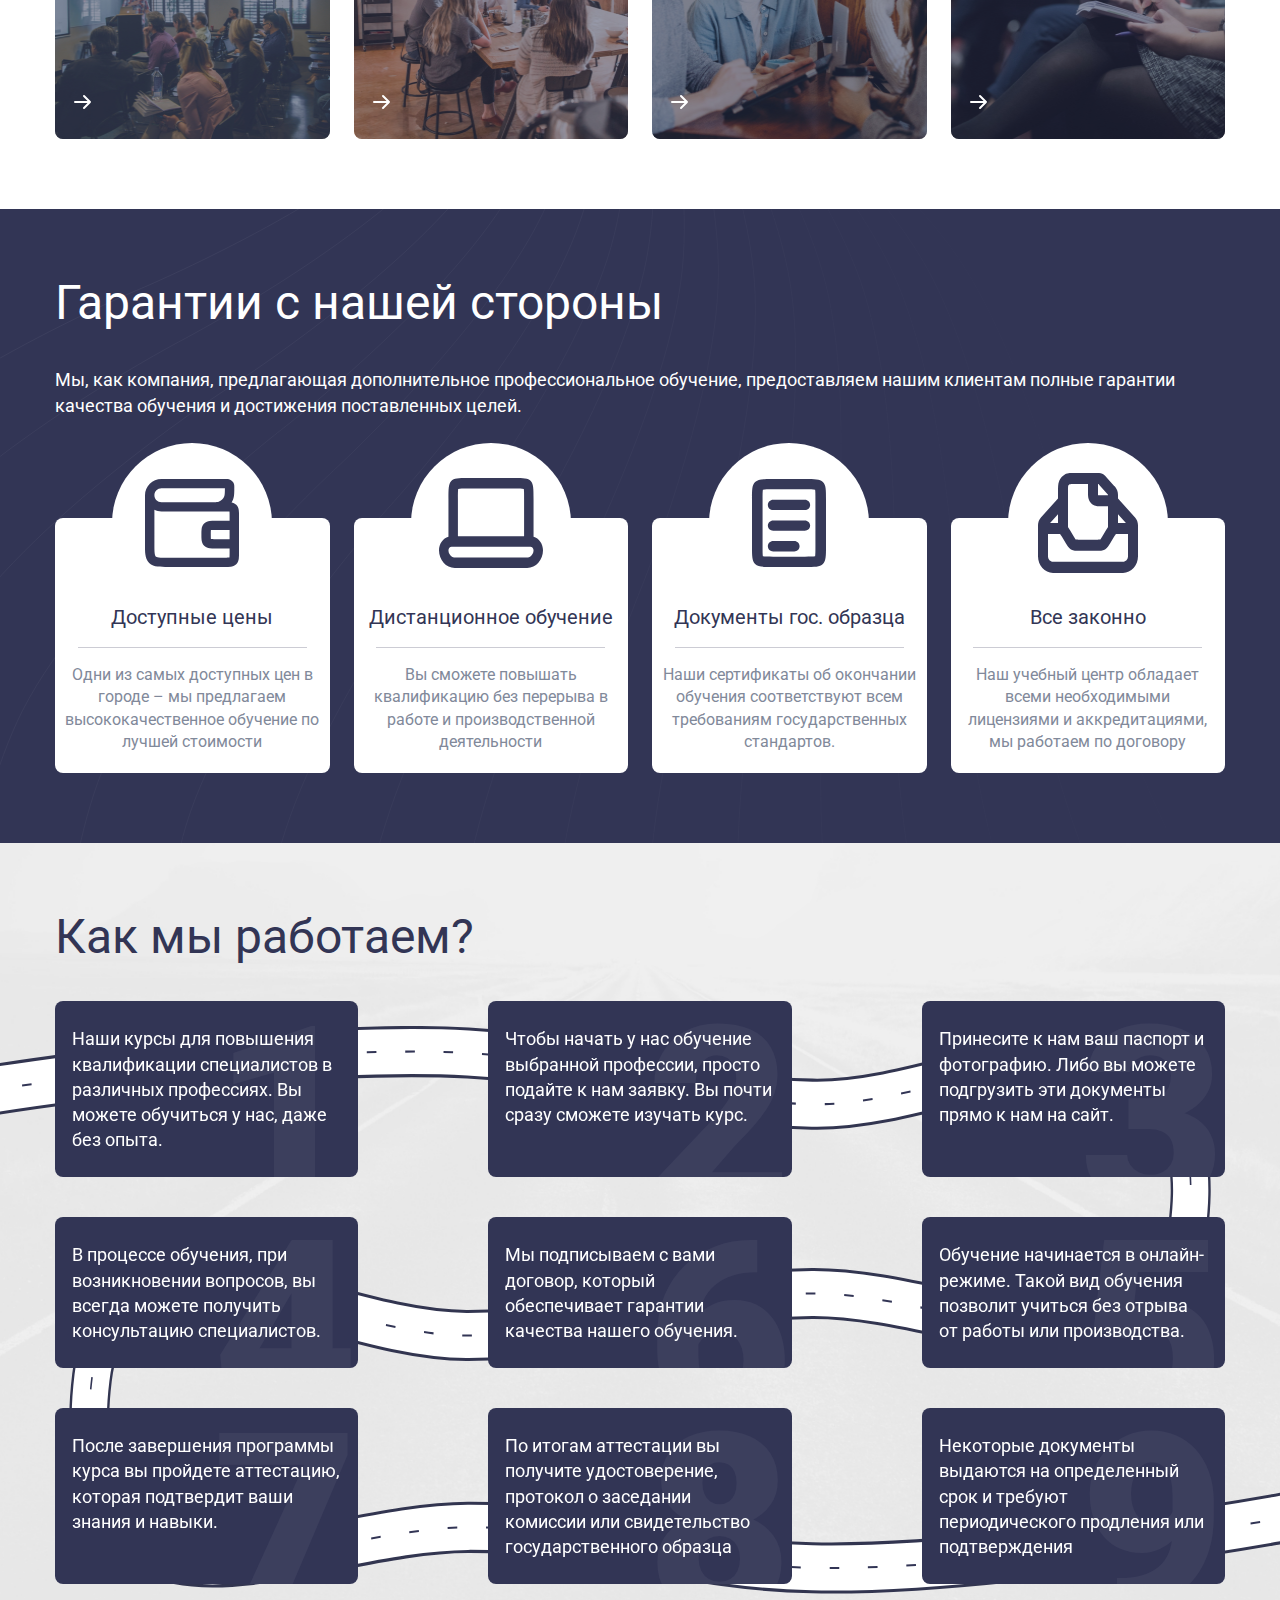
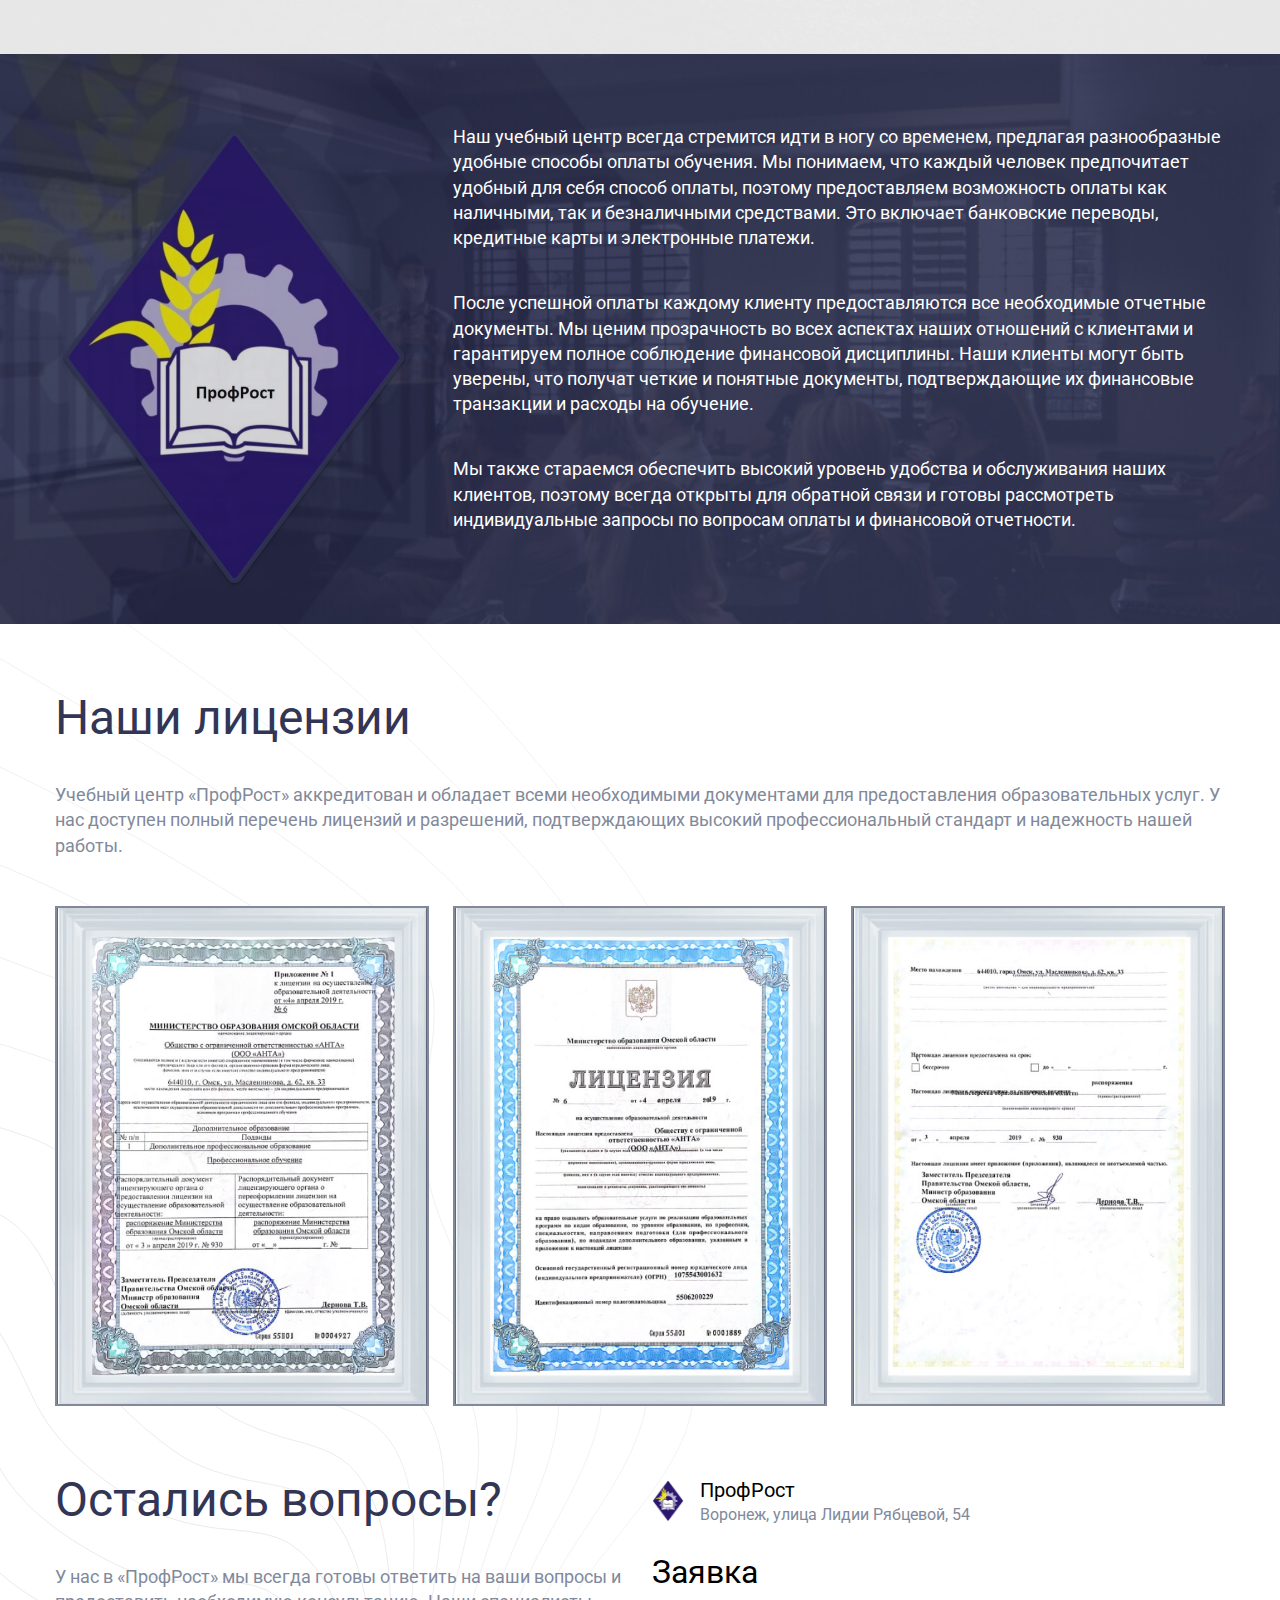
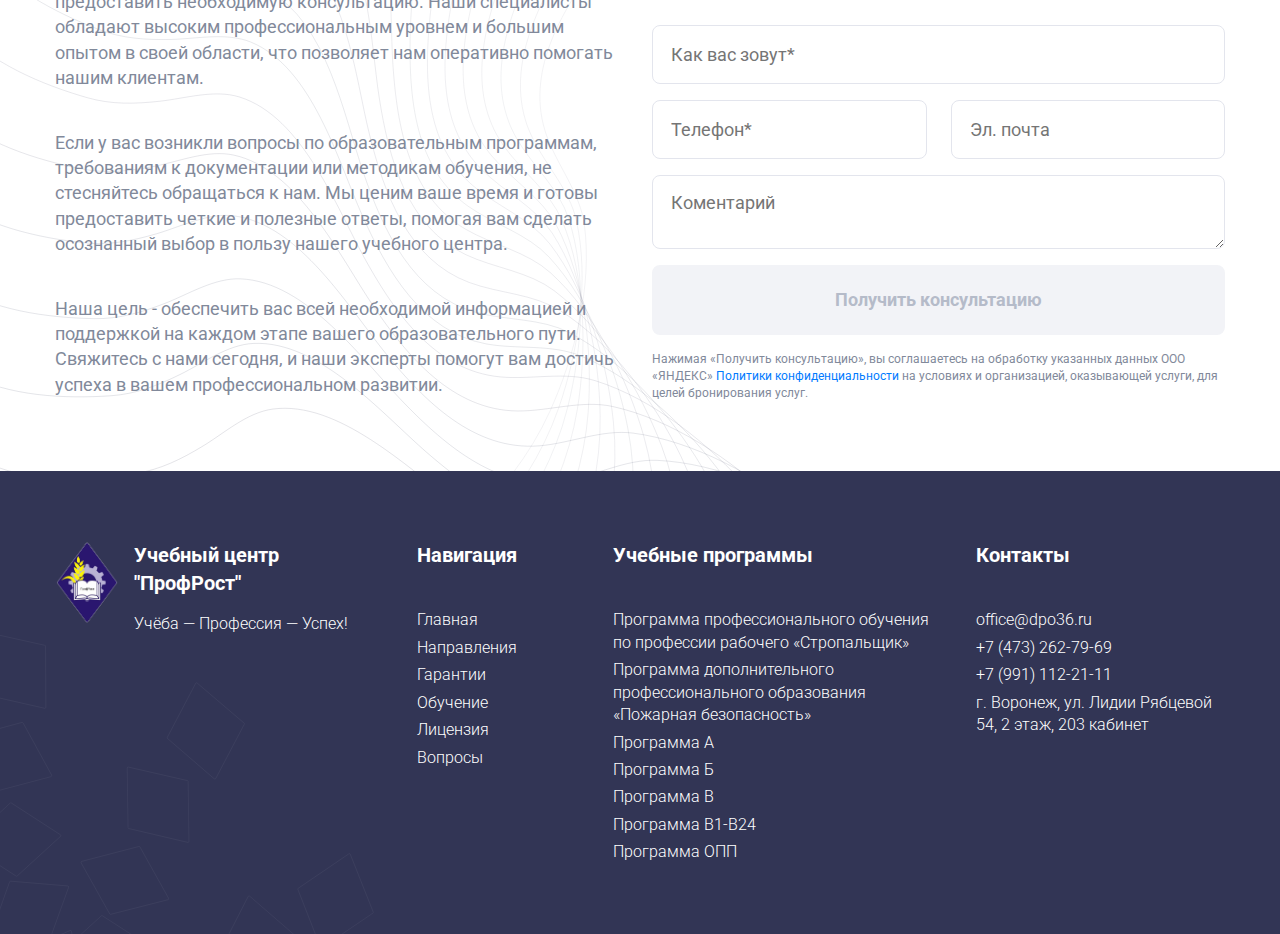
==== commit 7259738d: "block-collapsible & card-plus edits" ====
--- a/index.html
+++ b/index.html
@@ -82,14 +82,17 @@
         <section class="container mb-indent">
             <h2>Наши направления в обучении</h2>
             <p class="fs-18 mb-5">Наши курсы дают преимущества, потому что готовят к востребованным и повсеместным профессиям. Все курсы разделены по разделам, чтобы вы могли легко выбрать подходящее направление обучения.</p>
-            <div class="row row-cols-sm-2 row-cols-lg-3 g-4">
-                <div>
-                    <a href="">
-                        <div class="card-plus">
-                            <img src="imgs/img1.jpg" alt="Безопасность" class="card-plus-bg">
-                            <div class="card-plus-cap">
-                                <h4>Безопасность</h4>
-                                <img src="imgs/icons/arrowNext.svg" alt="arrowNext" class="icon">
+            <div class="row row-cols-sm-2 row-cols-lg-3 row-cols-xl-4 g-4">
+                <div>
+                    <a href="">
+                        <div class="card-plus">
+                            <img src="imgs/img1.jpg" alt="Промышленная, пожарная, экологическая, энергетическая и радиационная безопасность" class="card-plus-bg">
+                            <div class="card-plus-cap">
+                                <h4>Промышленная, пожарная, экологическая, энергетическая и радиационная безопасность</h4>
+                                <div class="link">
+                                    <img src="imgs/icons/arrowNext.svg" alt="arrowNext" class="link-icon">
+                                    <span class="link-text">Открыть</span>
+                                </div>
                             </div>
                         </div>
                     </a>
@@ -100,7 +103,10 @@
                             <img src="imgs/img2.jpg" alt="Охрана труда" class="card-plus-bg">
                             <div class="card-plus-cap">
                                 <h4>Охрана труда</h4>
-                                <img src="imgs/icons/arrowNext.svg" alt="arrowNext" class="icon">
+                                <div class="link">
+                                    <img src="imgs/icons/arrowNext.svg" alt="arrowNext" class="link-icon">
+                                    <span class="link-text">Открыть</span>
+                                </div>
                             </div>
                         </div>
                     </a>
@@ -111,7 +117,80 @@
                             <img src="imgs/img3.jpg" alt="Рабочие профессии" class="card-plus-bg">
                             <div class="card-plus-cap">
                                 <h4>Рабочие профессии</h4>
-                                <img src="imgs/icons/arrowNext.svg" alt="arrowNext" class="icon">
+                                <div class="link">
+                                    <img src="imgs/icons/arrowNext.svg" alt="arrowNext" class="link-icon">
+                                    <span class="link-text">Открыть</span>
+                                </div>
+                            </div>
+                        </div>
+                    </a>
+                </div>
+                <div>
+                    <a href="">
+                        <div class="card-plus">
+                            <img src="imgs/img4.jpg" alt="Повышение квалификации руководителей специалистов" class="card-plus-bg">
+                            <div class="card-plus-cap">
+                                <h4>Повышение квалификации руководителей специалистов</h4>
+                                <div class="link">
+                                    <img src="imgs/icons/arrowNext.svg" alt="arrowNext" class="link-icon">
+                                    <span class="link-text">Открыть</span>
+                                </div>
+                            </div>
+                        </div>
+                    </a>
+                </div>
+                <div>
+                    <a href="">
+                        <div class="card-plus">
+                            <img src="imgs/img5.jpg" alt="Профессиональная переподготовка" class="card-plus-bg">
+                            <div class="card-plus-cap">
+                                <h4>Профессиональная переподготовка</h4>
+                                <div class="link">
+                                    <img src="imgs/icons/arrowNext.svg" alt="arrowNext" class="link-icon">
+                                    <span class="link-text">Открыть</span>
+                                </div>
+                            </div>
+                        </div>
+                    </a>
+                </div>
+                <div>
+                    <a href="">
+                        <div class="card-plus">
+                            <img src="imgs/img6.jpg" alt="Высота и ОЗП" class="card-plus-bg">
+                            <div class="card-plus-cap">
+                                <h4>Высота и ОЗП</h4>
+                                <div class="link">
+                                    <img src="imgs/icons/arrowNext.svg" alt="arrowNext" class="link-icon">
+                                    <span class="link-text">Открыть</span>
+                                </div>
+                            </div>
+                        </div>
+                    </a>
+                </div>
+                <div>
+                    <a href="">
+                        <div class="card-plus">
+                            <img src="imgs/img7.jpg" alt="ГО и ЧС, антитеррористическая защита" class="card-plus-bg">
+                            <div class="card-plus-cap">
+                                <h4>ГО и ЧС, антитеррористическая защита</h4>
+                                <div class="link">
+                                    <img src="imgs/icons/arrowNext.svg" alt="arrowNext" class="link-icon">
+                                    <span class="link-text">Открыть</span>
+                                </div>
+                            </div>
+                        </div>
+                    </a>
+                </div>
+                <div>
+                    <a href="">
+                        <div class="card-plus">
+                            <img src="imgs/img8.jpg" alt="Высота и ОЗП" class="card-plus-bg">
+                            <div class="card-plus-cap">
+                                <h4>Высота и ОЗП</h4>
+                                <div class="link">
+                                    <img src="imgs/icons/arrowNext.svg" alt="arrowNext" class="link-icon">
+                                    <span class="link-text">Открыть</span>
+                                </div>
                             </div>
                         </div>
                     </a>
--- a/css/style.min.css
+++ b/css/style.min.css
@@ -1 +1 @@
-@import"https://fonts.googleapis.com/css2?family=Roboto:ital,wght@0,100;0,300;0,400;0,500;0,700;0,900;1,100;1,300;1,400;1,500;1,700;1,900&display=swap";:root{--h-height: 144px;--h-nav: 60px;--h-footer: 100px;--main-color: #323555;--font-color: #81899A;--radius: 8px;--indent: 70px;--indent-sm: 40px}@media(max-width: 991px){:root{--h-height: 200px}}@media(max-width: 767px){:root{--h-height: 340px}}h1,h2,h3,h4,h5,h6,p,label,span,a,button,form,fieldset,legend,select,input,textarea,button,div,blockquote,cite,figure,figcaption,table,ul,ol,dl,li,address{line-height:140%;margin-bottom:0px}a{color:var(--main-color);text-decoration:none;outline:none;transition:color 300ms ease-in}a:hover,a:focus,a:active{color:#007bff;text-decoration:none;outline:none}.link{color:#007bff;transition:color 300ms ease-in}.link:hover,.link:focus,.link:active{color:#04f}h1,h2,h3 h4,h5,h6{color:var(--main-color)}h1{font-size:120px;line-height:90%;font-weight:900;text-align:center;margin-bottom:40px}@media(max-width: 767px){h1{font-size:80px}}@media(max-width: 575px){h1{font-size:60px}}h2,.h2{font-size:48px;line-height:100%;text-align:left;font-weight:400;margin-bottom:40px}@media(max-width: 575px){h2,.h2{font-size:40px;margin-bottom:30px}}h3{font-size:32px;font-weight:400;text-align:center;margin-bottom:45px}@media(max-width: 767px){h3{font-size:20px}}h4{text-align:left;font-size:32px}h5{font-size:20px;text-align:center;font-weight:400}.fs-18{font-size:18px}ul,ol{list-style:none;padding:0px}.mb-indent{margin-bottom:var(--indent)}.mb-indent-sm{margin-bottom:var(--indent-sm)}.img-fluid{display:block;max-width:100%}input,textarea{border:1px solid #e3e5ed;border-radius:var(--radius);line-height:100%;padding:1em;width:100%;display:block}button{background:none;border:none;padding:unset;display:block;font-family:inherit;color:inherit;outline:none !important;line-height:100%}.btn,.btn-3,.btn-2,.btn-1{display:flex;flex-direction:row;justify-content:center;align-items:center;flex-wrap:nowrap;text-align:center;transition:300ms ease-in;width:-moz-fit-content;width:fit-content;border-radius:var(--radius);font-weight:700;padding:1.5rem 3rem}.btn-1{border:2px solid var(--main-color);color:var(--main-color);background-color:#fff}.btn-1:hover,.btn-1:focus,.btn-1:active{color:#fff;background-color:var(--main-color)}.btn-2{border:2px solid #fff;color:var(--main-color);background-color:#fff}.btn-2:hover,.btn-2:focus,.btn-2:active{color:#fff;background-color:var(--main-color);border:1px solid var(--main-color)}.btn-3{border:2px solid var(--main-color);color:#fff;background-color:var(--main-color)}.btn-3:hover,.btn-3:focus,.btn-3:active{color:#fff;background-color:#007bff;border:2px solid #007bff}.btn:disabled,.btn-1:disabled,.btn-2:disabled,.btn-3:disabled{pointer-events:none;background-color:#f2f3f7 !important;color:#b5bbc9 !important;border-color:#f2f3f7 !important}.w-100{width:100%}@media(min-width: 800px){.container,.container-md,.container-sm{max-width:calc(770px + var(--bs-gutter-x))}}@media(min-width: 992px){.container,.container-lg,.container-md,.container-sm{max-width:960px}}@media(min-width: 1200px){.container,.container-lg,.container-md,.container-sm,.container-xl{max-width:calc(1170px + var(--bs-gutter-x))}}@media(min-width: 1400px){.container,.container-lg,.container-md,.container-sm,.container-xl,.container-xxl{max-width:calc(1170px + var(--bs-gutter-x))}}body{font-family:"Roboto";color:var(--font-color);font-size:16px;font-weight:400}header{height:var(--h-height);color:var(--main-color);padding:15px 0px;display:grid;grid-template-columns:5fr 2fr 3fr;grid-template-rows:auto auto;grid-template-areas:"logoGroup contacts btns" "logoGroup contacts address";gap:.5em 1em}@media(max-width: 1199.98px){header{font-size:.9em}}@media(max-width: 991.98px){header{grid-template-columns:6fr 4fr;grid-template-rows:auto auto auto;grid-template-areas:"logoGroup address" "logoGroup contacts" "btns contacts";gap:.5em 3em;font-size:1em}}@media(max-width: 767.98px){header{grid-template-columns:1fr;grid-template-areas:"logoGroup" "address" "contacts" "btns"}}header .logoGroup{grid-area:logoGroup;display:flex;flex-direction:row;justify-content:flex-start;align-items:center;flex-wrap:nowrap}header .logoGroup .logo{width:78px}@media(max-width: 767.98px){header .logoGroup .logo{width:44px}}header .logoGroup h5{color:var(--main-color);font-weight:700;font-size:2.25em;margin-bottom:12px;line-height:120%;text-align:left}@media(max-width: 1399.98px){header .logoGroup h5{font-size:2em}}@media(max-width: 767.98px){header .logoGroup h5{font-size:1.5em;margin-bottom:6px}}header .logoGroup h6{color:var(--main-color);font-size:1.25em;font-weight:300;line-height:100%}@media(max-width: 767.98px){header .logoGroup h6{font-size:1.15em}}header .contacts{grid-area:contacts;display:flex;flex-direction:column;justify-content:space-between;align-items:flex-start;flex-wrap:nowrap}@media(max-width: 991px){header .contacts{justify-content:flex-start;gap:.5em}}header .contacts li{display:flex;flex-direction:row;justify-content:flex-start;align-items:center;flex-wrap:nowrap}header .contacts li img{width:30px;height:30px;margin-right:4px}header .address{grid-area:address;display:flex;flex-direction:row;justify-content:flex-start;align-items:center;flex-wrap:nowrap}header .address span{line-height:120%}header .btns{grid-area:btns;display:flex;flex-direction:row;justify-content:space-between;align-items:stretch;flex-wrap:nowrap}@media(max-width: 1199px){header .btns .btn-1{padding:1em}}@media(max-width: 991px){header .btns .btn-1{width:100%;flex:1}}@media(max-width: 575px){header .btns .btn-1{padding:.5em}}header .btns .btn-3{height:auto;width:65px;padding:.5rem}nav{height:var(--h-nav);margin-bottom:15px;background-color:var(--main-color)}@media(max-width: 767px){nav{display:none}}nav ul{height:100%;display:flex;flex-direction:row;justify-content:center;align-items:stretch;flex-wrap:nowrap;padding:7px 0px}nav ul li{padding:0 .65em;display:flex;flex-direction:row;justify-content:center;align-items:center;flex-wrap:nowrap}nav ul li:not(:first-child){border-left:1px solid #fff}nav ul a{display:block;color:#fff;background-color:rgba(0,0,0,0);display:flex;flex-direction:row;justify-content:center;align-items:center;flex-wrap:nowrap;padding:.5em 2.5em;height:100%;border-radius:3px;transition:250ms ease-in;transition-property:color,background-color}nav ul a:hover,nav ul a:focus,nav ul a:active,nav ul a.active{background-color:#fff;color:var(--main-color)}@media(max-width: 991px){nav ul a{padding:.5em 1.5em}}main{min-height:calc(100vh - var(--h-height) - var(--h-nav) - var(--h-footer) - 15px)}.sec-main{background:url(../imgs/bg/bg1.jpg) no-repeat center;background-size:cover;height:700px}@media(max-width: 991px){.sec-main{height:630px}}@media(max-width: 575px){.sec-main{height:500px}}.sec-main .container{height:100%}.sec-main h1,.sec-main h3{color:#fff;text-align:center}.card-plus{position:relative;border-radius:var(--radius);overflow:hidden;-webkit-backface-visibility:hidden;-webkit-transform:translate3d(0, 0, 0);isolation:isolate;transform:translateZ(0)}.card-plus-bg{position:absolute;top:0px;left:0px;width:100%;height:100%;z-index:1;display:block}.card-plus-cap{position:relative;z-index:10;background:linear-gradient(-45deg, var(--main-color), transparent);background-size:cover;height:370px;display:flex;flex-direction:column;justify-content:space-between;align-items:flex-start;flex-wrap:nowrap;padding:15px}.card-plus-cap h4{color:#fff}.card-plus-cap .icon{display:block;width:32px;height:32px}@media(max-width: 1199px){.card-plus-cap{height:295px}}@media(max-width: 991px){.card-plus-cap{height:373px}}@media(max-width: 800px){.card-plus-cap{height:336px}}@media(max-width: 767px){.card-plus-cap{height:246px}}@media(max-width: 575px){.card-plus-cap{height:calc(100vw - var(--bs-gutter-x))}}.sec-guarantees{background-color:var(--main-color);background-image:url(../imgs/bg/bg-lines.svg);background-repeat:no-repeat;background-size:cover;background-position:center;padding:var(--indent) 0px}.sec-guarantees-text{margin-bottom:100px}.sec-guarantees-text h2,.sec-guarantees-text p{color:#fff}@media(max-width: 991px){.sec-guarantees .row{--bs-gutter-y:100px}}.card-guarantee{height:100%;background-color:#fff;border-radius:var(--radius);padding:5px 10px 20px}.card-guarantee img{display:block;max-width:90%;margin:0px auto -80px;transform:translateY(-80px)}.card-guarantee hr{width:90%;height:1px;border:none;background-color:var(--main-color);margin:16px auto}.card-guarantee p{color:#81899a;text-align:center}.sec-how{background-image:url(../imgs/bg/bg-lines2NEW.svg),url(../imgs/bg/bg-lines2NewBG.jpg);background-repeat:no-repeat;background-size:100% 70%,cover;background-position:50% 75%,50% 50%;padding:var(--indent) 0px}@media(max-width: 767px){.sec-how{background:none}}.sec-how .steps{list-style:none;display:flex;flex-direction:row;justify-content:space-between;align-items:stretch;flex-wrap:wrap;gap:40px 130px;counter-reset:my-counter}@media(max-width: 1199px){.sec-how .steps{gap:40px 60px}}@media(max-width: 991px){.sec-how .steps{gap:40px 20px}}@media(max-width: 767px){.sec-how .steps{gap:25px 0px;display:flex;flex-direction:column;justify-content:flex-start;align-items:stretch;flex-wrap:wrap}}@media(max-width: 575px){.sec-how .steps{gap:15px 0px}}.sec-how .steps li{position:relative;background-color:var(--main-color);color:#fff;padding:25px 17px;font-size:18px;width:calc((100% - 260px)/3);border-radius:var(--radius);counter-increment:my-counter;overflow:hidden;-webkit-backface-visibility:hidden;-webkit-transform:translate3d(0, 0, 0);isolation:isolate;transform:translateZ(0)}@media(max-width: 1199px){.sec-how .steps li{width:calc((100% - 120px)/3)}}@media(max-width: 991px){.sec-how .steps li{width:calc((100% - 40px)/3);font-size:15px;padding:20px 12px}}@media(max-width: 767px){.sec-how .steps li{padding:25px 17px;font-size:18px;width:100%}}.sec-how .steps li::before{content:counter(my-counter);position:absolute;right:0px;top:10%;z-index:1;font-weight:900;font-size:250px;line-height:80%;color:rgba(255,255,255,.05)}@media(max-width: 767px){.sec-how .steps li::before{right:20%}}.sec-how .steps li p{position:relative;z-index:10}.sec-how .steps .order-6{order:6}.sec-how .steps .order-7{order:7}.sec-how .steps .order-8{order:8}.sec-how .steps .order-9{order:9}.sec-about{background:url(../imgs/bg/bg2.jpg) no-repeat center;background-size:cover;padding:var(--indent) 0px 30px}@media(max-width: 767px){.sec-about{display:none}}.sec-about p{color:#fff;font-size:18px}.sec-about p:not(:first-child){margin-top:40px}@media(max-width: 991px){.sec-about p{font-size:16px}.sec-about p:not(:first-child){margin-top:25px}}.sec-courses{background-color:var(--main-color);background-image:url(../imgs/bg/bg-lines4.svg);background-repeat:no-repeat;background-size:cover;padding:var(--indent) 0px}.block-collapsible{background-color:#fff;border-radius:var(--radius)}.block-collapsible_top{display:flex;flex-direction:row;justify-content:space-between;align-items:center;flex-wrap:nowrap;padding:25px 17px}@media(max-width: 767px){.block-collapsible_top{display:block}}.block-collapsible_top button{width:45%;display:flex;flex-direction:row;justify-content:flex-start;align-items:center;flex-wrap:nowrap}@media(max-width: 767px){.block-collapsible_top button{width:100%;margin-bottom:15px}}.block-collapsible_top button img{width:32px;height:32px;margin-right:10px;transform:rotate(0deg);transition:transform 250ms ease-in}.block-collapsible_top button h5{text-align:left}.block-collapsible_top ul{width:55%;display:flex;flex-direction:row;justify-content:flex-end;align-items:center;flex-wrap:nowrap}@media(max-width: 1199px){.block-collapsible_top ul{flex-wrap:wrap;width:50%}}@media(max-width: 767px){.block-collapsible_top ul{width:100%}}.block-collapsible_top ul li{display:flex;flex-direction:row;justify-content:flex-start;align-items:center;flex-wrap:nowrap}@media(max-width: 1199px){.block-collapsible_top ul li{width:50%}}.block-collapsible_top ul li img{width:32px;height:32px;margin-right:10px}.block-collapsible_top ul li:not(:first-child){margin-left:40px}@media(max-width: 1199px){.block-collapsible_top ul li:not(:first-child){margin-left:0px}}.block-collapsible_body{display:none;padding:5px 17px 17px}.block-collapsible_body hr{width:100%;height:1px;background-color:var(--main-color);border:none;margin:0px 0px 20px}.block-collapsible_body h6{font-weight:400;font-size:16px;margin-bottom:20px}.block-collapsible_body p{font-weight:300;font-size:16px;margin-bottom:20px}.block-collapsible.active .block-collapsible_top button img{transform:rotate(90deg)}.block-collapsible.active .block-collapsible_body{display:block}.sec-callback{background:url(../imgs/bg/bg-lines3.svg) no-repeat center;background-size:cover;padding:var(--indent) 0px}.sec-callback .callback-top{display:flex;flex-direction:row;justify-content:flex-start;align-items:center;flex-wrap:nowrap}.sec-callback .callback-top img{width:2em;margin-right:1em}.sec-callback .callback-top h5{color:#000;text-align:left}.sec-callback h3{color:#000;text-align:left;margin-bottom:30px}.sec-callback .info{font-size:12px}.company{display:flex;flex-direction:row;justify-content:flex-start;align-items:center;flex-wrap:nowrap}.company img{width:64px;margin-right:15px}.company p{color:#fff;text-align:left;font-weight:300}.company h5{color:#fff;font-weight:700;text-align:left;margin-bottom:20px}.license{width:100%;height:500px;-o-object-fit:cover;object-fit:cover;border:2px solid var(--font-color)}@media(max-width: 1199.98px){.license{height:400px}}@media(max-width: 991.98px){.license{height:500px}}@media(max-width: 767.98px){.license{height:350px}}@media(max-width: 575.98px){.license{height:120vw}}footer{padding:var(--indent) 0px;background-color:var(--main-color);background-image:url(../imgs/bg/bg-rombs.svg);background-repeat:no-repeat;background-size:cover;background-position:left bottom;color:#fff}footer .container{display:grid;grid-template-rows:1fr;grid-template-columns:4fr 2fr 4fr 3fr;gap:30px;grid-template-areas:"company menu progs contacts"}@media(max-width: 991px){footer .container{grid-template-rows:86px auto auto;grid-template-columns:5fr 4fr;gap:30px;grid-template-areas:"company menu" "progs menu" "progs contacts";padding:0px calc(50px + var(--bs-gutter-x)*.5)}}@media(max-width: 767px){footer .container{padding:0px calc(var(--bs-gutter-x)*.5)}}@media(max-width: 575px){footer .container{grid-template-rows:auto;grid-template-columns:1fr;gap:30px;grid-template-areas:"company" "progs" "menu" "contacts"}}footer .container .company{grid-area:company;align-items:flex-start}footer .container .menu{grid-area:menu}footer .container .progs{grid-area:progs}footer .container .contacts{grid-area:contacts}footer a,footer button,footer h5{color:#fff}footer h5{color:#fff;text-align:left;font-weight:700;margin-bottom:40px}@media(max-width: 991px){footer h5{margin-bottom:25px}}@media(max-width: 575px){footer h5{margin-bottom:10px}}footer ul{font-weight:300}footer ul li:not(:first-child){margin-top:5px}.modal{position:fixed;top:0px;left:110vw;height:100vh;width:100%;background-color:var(--main-color);color:#fff;z-index:1000;transition:left 500ms ease-in;padding:30px 0px}@media(min-width: 992px){.modal{display:none}}.modal.visible{left:0px}.modal-close{position:absolute;top:15px;right:15px;width:30px;height:30px;z-index:1}.modal-close img{width:100%;height:100%}.modal ul li:not(:first-child){margin-top:10px}.modal ul li a{font-size:20px;font-weight:300;color:#fff}.btn-up{position:fixed;bottom:2em;right:2em;width:var(--indent);height:var(--indent);background-color:var(--main-color);border-radius:50%;display:flex;flex-direction:row;justify-content:center;align-items:center;flex-wrap:nowrap;z-index:100;opacity:1;transition:opacity 300ms ease-in;transition-property:opacity,background-color}.btn-up img{max-width:100%;max-height:100%}@media(max-width: 767px){.btn-up{bottom:1em;right:1em;width:var(--indent-sm);height:var(--indent-sm)}}.btn-up:hover{background-color:#007bff}.btn-up:active{background-color:#04f}.btn-up-hide{opacity:0}/*# sourceMappingURL=style.min.css.map */+@import"https://fonts.googleapis.com/css2?family=Roboto:ital,wght@0,100;0,300;0,400;0,500;0,700;0,900;1,100;1,300;1,400;1,500;1,700;1,900&display=swap";:root{--h-height: 144px;--h-nav: 60px;--h-footer: 100px;--main-color: #323555;--main-color-rgb: 50 53 85;--font-color: #81899A;--radius: 8px;--indent: 70px;--indent-sm: 40px}@media(max-width: 991px){:root{--h-height: 200px}}@media(max-width: 767px){:root{--h-height: 340px}}h1,h2,h3,h4,h5,h6,p,label,span,a,button,form,fieldset,legend,select,input,textarea,button,div,blockquote,cite,figure,figcaption,table,ul,ol,dl,li,address{line-height:140%;margin-bottom:0px}a{color:var(--main-color);text-decoration:none;outline:none;transition:color 300ms ease-in}a:hover,a:focus,a:active{color:#007bff;text-decoration:none;outline:none}.link{color:#007bff;transition:color 300ms ease-in}.link:hover,.link:focus,.link:active{color:#04f}h1,h2,h3 h4,h5,h6{color:var(--main-color)}h1{font-size:120px;line-height:90%;font-weight:900;text-align:center;margin-bottom:40px}@media(max-width: 767px){h1{font-size:80px}}@media(max-width: 575px){h1{font-size:60px}}h2,.h2{font-size:48px;line-height:100%;text-align:left;font-weight:400;margin-bottom:40px}@media(max-width: 575px){h2,.h2{font-size:40px;margin-bottom:30px}}h3{font-size:32px;font-weight:400;text-align:center;margin-bottom:45px}@media(max-width: 767px){h3{font-size:20px}}h4{text-align:left;font-size:32px;font-weight:700}h5{font-size:20px;text-align:center;font-weight:400}h6{font-size:16px;text-align:left;font-weight:500}.fs-18{font-size:18px}ul,ol{list-style:none;padding:0px}.mb-indent{margin-bottom:var(--indent)}.mb-indent-sm{margin-bottom:var(--indent-sm)}.img-fluid{display:block;max-width:100%}input,textarea{border:1px solid #e3e5ed;border-radius:var(--radius);line-height:100%;padding:1em;width:100%;display:block}button{background:none;border:none;padding:unset;display:block;font-family:inherit;color:inherit;outline:none !important;line-height:100%}.btn,.btn-3,.btn-2,.btn-1{display:flex;flex-direction:row;justify-content:center;align-items:center;flex-wrap:nowrap;text-align:center;transition:300ms ease-in;width:-moz-fit-content;width:fit-content;border-radius:var(--radius);font-weight:700;padding:1.5rem 3rem}.btn-1{border:2px solid var(--main-color);color:var(--main-color);background-color:#fff}.btn-1:hover,.btn-1:focus,.btn-1:active{color:#fff;background-color:var(--main-color)}.btn-2{border:2px solid #fff;color:var(--main-color);background-color:#fff}.btn-2:hover,.btn-2:focus,.btn-2:active{color:#fff;background-color:var(--main-color);border:1px solid var(--main-color)}.btn-3{border:2px solid var(--main-color);color:#fff;background-color:var(--main-color)}.btn-3:hover,.btn-3:focus,.btn-3:active{color:#fff;background-color:#007bff;border:2px solid #007bff}.btn:disabled,.btn-1:disabled,.btn-2:disabled,.btn-3:disabled{pointer-events:none;background-color:#f2f3f7 !important;color:#b5bbc9 !important;border-color:#f2f3f7 !important}.w-100{width:100%}@media(min-width: 800px){.container,.container-md,.container-sm{max-width:calc(770px + var(--bs-gutter-x))}}@media(min-width: 992px){.container,.container-lg,.container-md,.container-sm{max-width:960px}}@media(min-width: 1200px){.container,.container-lg,.container-md,.container-sm,.container-xl{max-width:calc(1170px + var(--bs-gutter-x))}}@media(min-width: 1400px){.container,.container-lg,.container-md,.container-sm,.container-xl,.container-xxl{max-width:calc(1170px + var(--bs-gutter-x))}}body{font-family:"Roboto";color:var(--font-color);font-size:16px;font-weight:400}header{height:var(--h-height);color:var(--main-color);padding:15px 0px;display:grid;grid-template-columns:5fr 2fr 3fr;grid-template-rows:auto auto;grid-template-areas:"logoGroup contacts btns" "logoGroup contacts address";gap:.5em 1em}@media(max-width: 1199.98px){header{font-size:.9em}}@media(max-width: 991.98px){header{grid-template-columns:6fr 4fr;grid-template-rows:auto auto auto;grid-template-areas:"logoGroup address" "logoGroup contacts" "btns contacts";gap:.5em 3em;font-size:1em}}@media(max-width: 767.98px){header{grid-template-columns:1fr;grid-template-areas:"logoGroup" "address" "contacts" "btns"}}header .logoGroup{grid-area:logoGroup;display:flex;flex-direction:row;justify-content:flex-start;align-items:center;flex-wrap:nowrap}header .logoGroup .logo{width:78px}@media(max-width: 767.98px){header .logoGroup .logo{width:44px}}header .logoGroup h5{color:var(--main-color);font-weight:700;font-size:2.25em;margin-bottom:12px;line-height:120%;text-align:left}@media(max-width: 1399.98px){header .logoGroup h5{font-size:2em}}@media(max-width: 767.98px){header .logoGroup h5{font-size:1.5em;margin-bottom:6px}}header .logoGroup h6{color:var(--main-color);font-size:1.25em;font-weight:300;line-height:100%}@media(max-width: 767.98px){header .logoGroup h6{font-size:1.15em}}header .contacts{grid-area:contacts;display:flex;flex-direction:column;justify-content:space-between;align-items:flex-start;flex-wrap:nowrap}@media(max-width: 991px){header .contacts{justify-content:flex-start;gap:.5em}}header .contacts li{display:flex;flex-direction:row;justify-content:flex-start;align-items:center;flex-wrap:nowrap}header .contacts li img{width:30px;height:30px;margin-right:4px}header .address{grid-area:address;display:flex;flex-direction:row;justify-content:flex-start;align-items:center;flex-wrap:nowrap}header .address span{line-height:120%}header .btns{grid-area:btns;display:flex;flex-direction:row;justify-content:space-between;align-items:stretch;flex-wrap:nowrap}@media(max-width: 1199px){header .btns .btn-1{padding:1em}}@media(max-width: 991px){header .btns .btn-1{width:100%;flex:1}}@media(max-width: 575px){header .btns .btn-1{padding:.5em}}header .btns .btn-3{height:auto;width:65px;padding:.5rem}nav{height:var(--h-nav);margin-bottom:15px;background-color:var(--main-color)}@media(max-width: 767px){nav{display:none}}nav ul{height:100%;display:flex;flex-direction:row;justify-content:center;align-items:stretch;flex-wrap:nowrap;padding:7px 0px}nav ul li{padding:0 .65em;display:flex;flex-direction:row;justify-content:center;align-items:center;flex-wrap:nowrap}nav ul li:not(:first-child){border-left:1px solid #fff}nav ul a{display:block;color:#fff;background-color:rgba(0,0,0,0);display:flex;flex-direction:row;justify-content:center;align-items:center;flex-wrap:nowrap;padding:.5em 2.5em;height:100%;border-radius:3px;transition:250ms ease-in;transition-property:color,background-color}nav ul a:hover,nav ul a:focus,nav ul a:active,nav ul a.active{background-color:#fff;color:var(--main-color)}@media(max-width: 991px){nav ul a{padding:.5em 1.5em}}main{min-height:calc(100vh - var(--h-height) - var(--h-nav) - var(--h-footer) - 15px)}.sec-main{background:url(../imgs/bg/bg1.jpg) no-repeat center;background-size:cover;height:700px}@media(max-width: 991px){.sec-main{height:630px}}@media(max-width: 575px){.sec-main{height:500px}}.sec-main .container{height:100%}.sec-main h1,.sec-main h3{color:#fff;text-align:center}.card-plus{position:relative;border-radius:var(--radius);overflow:hidden;-webkit-backface-visibility:hidden;-webkit-transform:translate3d(0, 0, 0);isolation:isolate;transform:translateZ(0)}.card-plus-bg{position:absolute;top:0px;left:0px;width:100%;height:100%;z-index:1;display:block}.card-plus-cap{position:relative;z-index:10;background-color:rgba(var(--main-color-rgb)/50%);background-size:cover;height:270px;display:flex;flex-direction:column;justify-content:space-between;align-items:flex-start;flex-wrap:nowrap;padding:25px 15px;transition:background-color 250ms ease-in}.card-plus-cap h4{color:#fff;font-size:16px;text-align:left;font-weight:500}.card-plus-cap .link{display:flex;flex-direction:row;justify-content:flex-start;align-items:center;flex-wrap:nowrap}.card-plus-cap .link-icon{display:block;width:24px;height:24px;transform:rotate(0deg);transition:transform 250ms ease-in}.card-plus-cap .link-text{color:#fff;margin-left:1em;font-weight:500;opacity:0;transition:opacity 250ms ease-in}.card-plus-cap:hover{background-color:rgba(var(--main-color-rgb)/90%)}.card-plus-cap:hover .link-icon{transform:rotate(-45deg)}.card-plus-cap:hover .link-text{opacity:1}@media(max-width: 1199px){.card-plus-cap{height:295px}}@media(max-width: 991px){.card-plus-cap{height:373px}}@media(max-width: 800px){.card-plus-cap{height:336px}}@media(max-width: 767px){.card-plus-cap{height:246px}}@media(max-width: 575px){.card-plus-cap{height:calc(100vw - var(--bs-gutter-x))}}.sec-guarantees{background-color:var(--main-color);background-image:url(../imgs/bg/bg-lines.svg);background-repeat:no-repeat;background-size:cover;background-position:center;padding:var(--indent) 0px}.sec-guarantees-text{margin-bottom:100px}.sec-guarantees-text h2,.sec-guarantees-text p{color:#fff}@media(max-width: 991px){.sec-guarantees .row{--bs-gutter-y:100px}}.card-guarantee{height:100%;background-color:#fff;border-radius:var(--radius);padding:5px 10px 20px}.card-guarantee img{display:block;max-width:90%;margin:0px auto -80px;transform:translateY(-80px)}.card-guarantee hr{width:90%;height:1px;border:none;background-color:var(--main-color);margin:16px auto}.card-guarantee p{color:#81899a;text-align:center}.sec-how{background-image:url(../imgs/bg/bg-lines2NEW.svg),url(../imgs/bg/bg-lines2NewBG.jpg);background-repeat:no-repeat;background-size:100% 70%,cover;background-position:50% 75%,50% 50%;padding:var(--indent) 0px}@media(max-width: 767px){.sec-how{background:none}}.sec-how .steps{list-style:none;display:flex;flex-direction:row;justify-content:space-between;align-items:stretch;flex-wrap:wrap;gap:40px 130px;counter-reset:my-counter}@media(max-width: 1199px){.sec-how .steps{gap:40px 60px}}@media(max-width: 991px){.sec-how .steps{gap:40px 20px}}@media(max-width: 767px){.sec-how .steps{gap:25px 0px;display:flex;flex-direction:column;justify-content:flex-start;align-items:stretch;flex-wrap:wrap}}@media(max-width: 575px){.sec-how .steps{gap:15px 0px}}.sec-how .steps li{position:relative;background-color:var(--main-color);color:#fff;padding:25px 17px;font-size:18px;width:calc((100% - 260px)/3);border-radius:var(--radius);counter-increment:my-counter;overflow:hidden;-webkit-backface-visibility:hidden;-webkit-transform:translate3d(0, 0, 0);isolation:isolate;transform:translateZ(0)}@media(max-width: 1199px){.sec-how .steps li{width:calc((100% - 120px)/3)}}@media(max-width: 991px){.sec-how .steps li{width:calc((100% - 40px)/3);font-size:15px;padding:20px 12px}}@media(max-width: 767px){.sec-how .steps li{padding:25px 17px;font-size:18px;width:100%}}.sec-how .steps li::before{content:counter(my-counter);position:absolute;right:0px;top:10%;z-index:1;font-weight:900;font-size:250px;line-height:80%;color:rgba(255,255,255,.05)}@media(max-width: 767px){.sec-how .steps li::before{right:20%}}.sec-how .steps li p{position:relative;z-index:10}.sec-how .steps .order-6{order:6}.sec-how .steps .order-7{order:7}.sec-how .steps .order-8{order:8}.sec-how .steps .order-9{order:9}.sec-about{background:url(../imgs/bg/bg2.jpg) no-repeat center;background-size:cover;padding:var(--indent) 0px 30px}@media(max-width: 767px){.sec-about{display:none}}.sec-about p{color:#fff;font-size:18px}.sec-about p:not(:first-child){margin-top:40px}@media(max-width: 991px){.sec-about p{font-size:16px}.sec-about p:not(:first-child){margin-top:25px}}.sec-courses{background-color:var(--main-color);background-image:url(../imgs/bg/bg-lines4.svg);background-repeat:no-repeat;background-size:cover;padding:var(--indent) 0px}.block-collapsible{background-color:#fff;border:1px solid #fff;border-radius:var(--radius);overflow:hidden;-webkit-backface-visibility:hidden;-webkit-transform:translate3d(0, 0, 0);isolation:isolate;transform:translateZ(0)}.block-collapsible_cover{width:100%;height:200px;-o-object-fit:cover;object-fit:cover}@media(max-width: 1199px){.block-collapsible_cover{height:160px}}@media(max-width: 991px){.block-collapsible_cover{height:130px}}@media(max-width: 767px){.block-collapsible_cover{height:100px}}@media(max-width: 575px){.block-collapsible_cover{height:18vw}}.block-collapsible_top{display:flex;flex-direction:row;justify-content:space-between;align-items:center;flex-wrap:nowrap;padding:25px 17px}@media(max-width: 1199px){.block-collapsible_top{flex-wrap:wrap}}.block-collapsible_top-btn{width:33%;display:flex;flex-direction:row;justify-content:flex-start;align-items:center;flex-wrap:nowrap}@media(max-width: 767px){.block-collapsible_top-btn{width:100%;margin-bottom:15px}}.block-collapsible_top-btn img{width:32px;height:32px;margin-right:10px;transform:rotate(0deg);transition:transform 250ms ease-in}.block-collapsible_top-btn h5{text-align:left}.block-collapsible_top ul{flex:1;display:flex;flex-direction:row;justify-content:flex-end;align-items:center;flex-wrap:nowrap}@media(max-width: 767px){.block-collapsible_top ul{width:100%}}@media(max-width: 575px){.block-collapsible_top ul{flex-wrap:wrap;gap:15px 0px;position:relative}.block-collapsible_top ul::after{content:"";position:absolute;top:50%;left:10%;width:80%;height:1px;background-color:var(--font-color)}}.block-collapsible_top ul li{width:25%;display:flex;flex-direction:column;justify-content:flex-start;align-items:center;flex-wrap:nowrap}.block-collapsible_top ul li img{width:32px;height:32px;margin-bottom:5px}.block-collapsible_top ul li:not(:first-child){position:relative}.block-collapsible_top ul li:not(:first-child)::before{content:"";position:absolute;left:0px;top:10%;height:80%;width:1px;background-color:var(--font-color)}@media(max-width: 1199px){.block-collapsible_top ul li:not(:first-child){margin-left:0px}}@media(max-width: 575px){.block-collapsible_top ul li{width:50%}.block-collapsible_top ul li:nth-child(3)::before{content:unset}}.block-collapsible_top .btn-1{padding:1em 2em;width:auto;margin-left:1.75em}@media(max-width: 1199px){.block-collapsible_top .btn-1{width:100%;margin-left:0em;margin-top:1.5em}}.block-collapsible_body{display:none;padding:5px 17px 17px}.block-collapsible_body hr{width:100%;height:1px;background-color:var(--main-color);border:none;margin:0px 0px 20px}.block-collapsible_body h6{font-weight:400;font-size:16px;margin-bottom:20px}.block-collapsible_body p{font-weight:300;font-size:16px;margin-bottom:20px}.block-collapsible.active .block-collapsible_top button img{transform:rotate(-90deg)}.block-collapsible.active .block-collapsible_body{display:block}.block-collapsible.no-description .block-collapsible_top-btn{pointer-events:none}.block-collapsible.no-description .block-collapsible_top-btn img{opacity:0}.sec-callback{background:url(../imgs/bg/bg-lines3.svg) no-repeat center;background-size:cover;padding:var(--indent) 0px}.sec-callback .callback-top{display:flex;flex-direction:row;justify-content:flex-start;align-items:center;flex-wrap:nowrap}.sec-callback .callback-top img{width:2em;margin-right:1em}.sec-callback .callback-top h5{color:#000;text-align:left}.sec-callback h3{color:#000;text-align:left;margin-bottom:30px}.sec-callback .info{font-size:12px}.company{display:flex;flex-direction:row;justify-content:flex-start;align-items:center;flex-wrap:nowrap}.company img{width:64px;margin-right:15px}.company p{color:#fff;text-align:left;font-weight:300}.company h5{color:#fff;font-weight:700;text-align:left;margin-bottom:20px}.license{width:100%;height:500px;-o-object-fit:cover;object-fit:cover;border:2px solid var(--font-color)}@media(max-width: 1199.98px){.license{height:400px}}@media(max-width: 991.98px){.license{height:500px}}@media(max-width: 767.98px){.license{height:350px}}@media(max-width: 575.98px){.license{height:120vw}}footer{padding:var(--indent) 0px;background-color:var(--main-color);background-image:url(../imgs/bg/bg-rombs.svg);background-repeat:no-repeat;background-size:cover;background-position:left bottom;color:#fff}footer .container{display:grid;grid-template-rows:1fr;grid-template-columns:4fr 2fr 4fr 3fr;gap:30px;grid-template-areas:"company menu progs contacts"}@media(max-width: 991px){footer .container{grid-template-rows:86px auto auto;grid-template-columns:5fr 4fr;gap:30px;grid-template-areas:"company menu" "progs menu" "progs contacts";padding:0px calc(50px + var(--bs-gutter-x)*.5)}}@media(max-width: 767px){footer .container{padding:0px calc(var(--bs-gutter-x)*.5)}}@media(max-width: 575px){footer .container{grid-template-rows:auto;grid-template-columns:1fr;gap:30px;grid-template-areas:"company" "progs" "menu" "contacts"}}footer .container .company{grid-area:company;align-items:flex-start}footer .container .menu{grid-area:menu}footer .container .progs{grid-area:progs}footer .container .contacts{grid-area:contacts}footer a,footer button,footer h5{color:#fff}footer h5{color:#fff;text-align:left;font-weight:700;margin-bottom:40px}@media(max-width: 991px){footer h5{margin-bottom:25px}}@media(max-width: 575px){footer h5{margin-bottom:10px}}footer ul{font-weight:300}footer ul li:not(:first-child){margin-top:5px}.modal{position:fixed;top:0px;left:110vw;height:100vh;width:100%;background-color:var(--main-color);color:#fff;z-index:1000;transition:left 500ms ease-in;padding:30px 0px}@media(min-width: 992px){.modal{display:none}}.modal.visible{left:0px}.modal-close{position:absolute;top:15px;right:15px;width:30px;height:30px;z-index:1}.modal-close img{width:100%;height:100%}.modal ul li:not(:first-child){margin-top:10px}.modal ul li a{font-size:20px;font-weight:300;color:#fff}.btn-up{position:fixed;bottom:2em;right:2em;width:var(--indent);height:var(--indent);background-color:var(--main-color);border-radius:50%;display:flex;flex-direction:row;justify-content:center;align-items:center;flex-wrap:nowrap;z-index:100;opacity:1;transition:opacity 300ms ease-in;transition-property:opacity,background-color}.btn-up img{max-width:100%;max-height:100%}@media(max-width: 767px){.btn-up{bottom:1em;right:1em;width:var(--indent-sm);height:var(--indent-sm)}}.btn-up:hover{background-color:#007bff}.btn-up:active{background-color:#04f}.btn-up-hide{opacity:0}/*# sourceMappingURL=style.min.css.map */